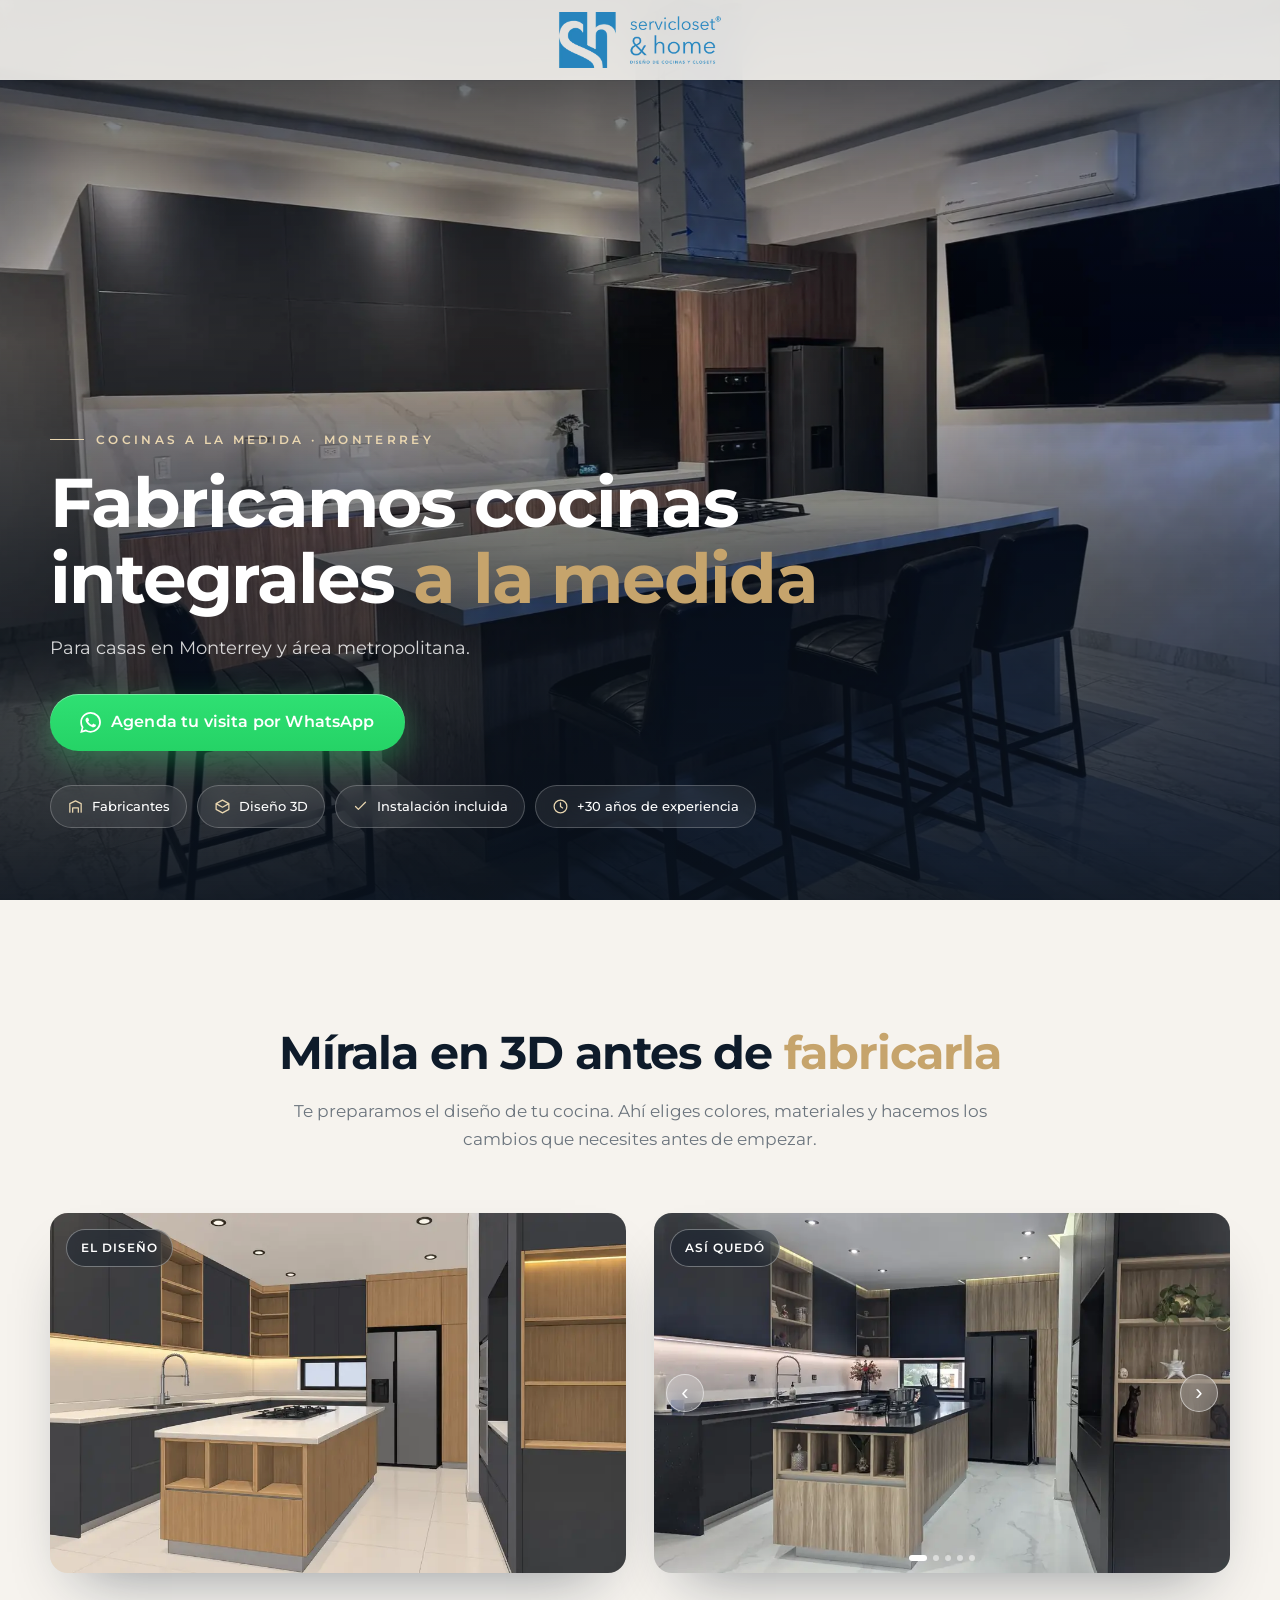
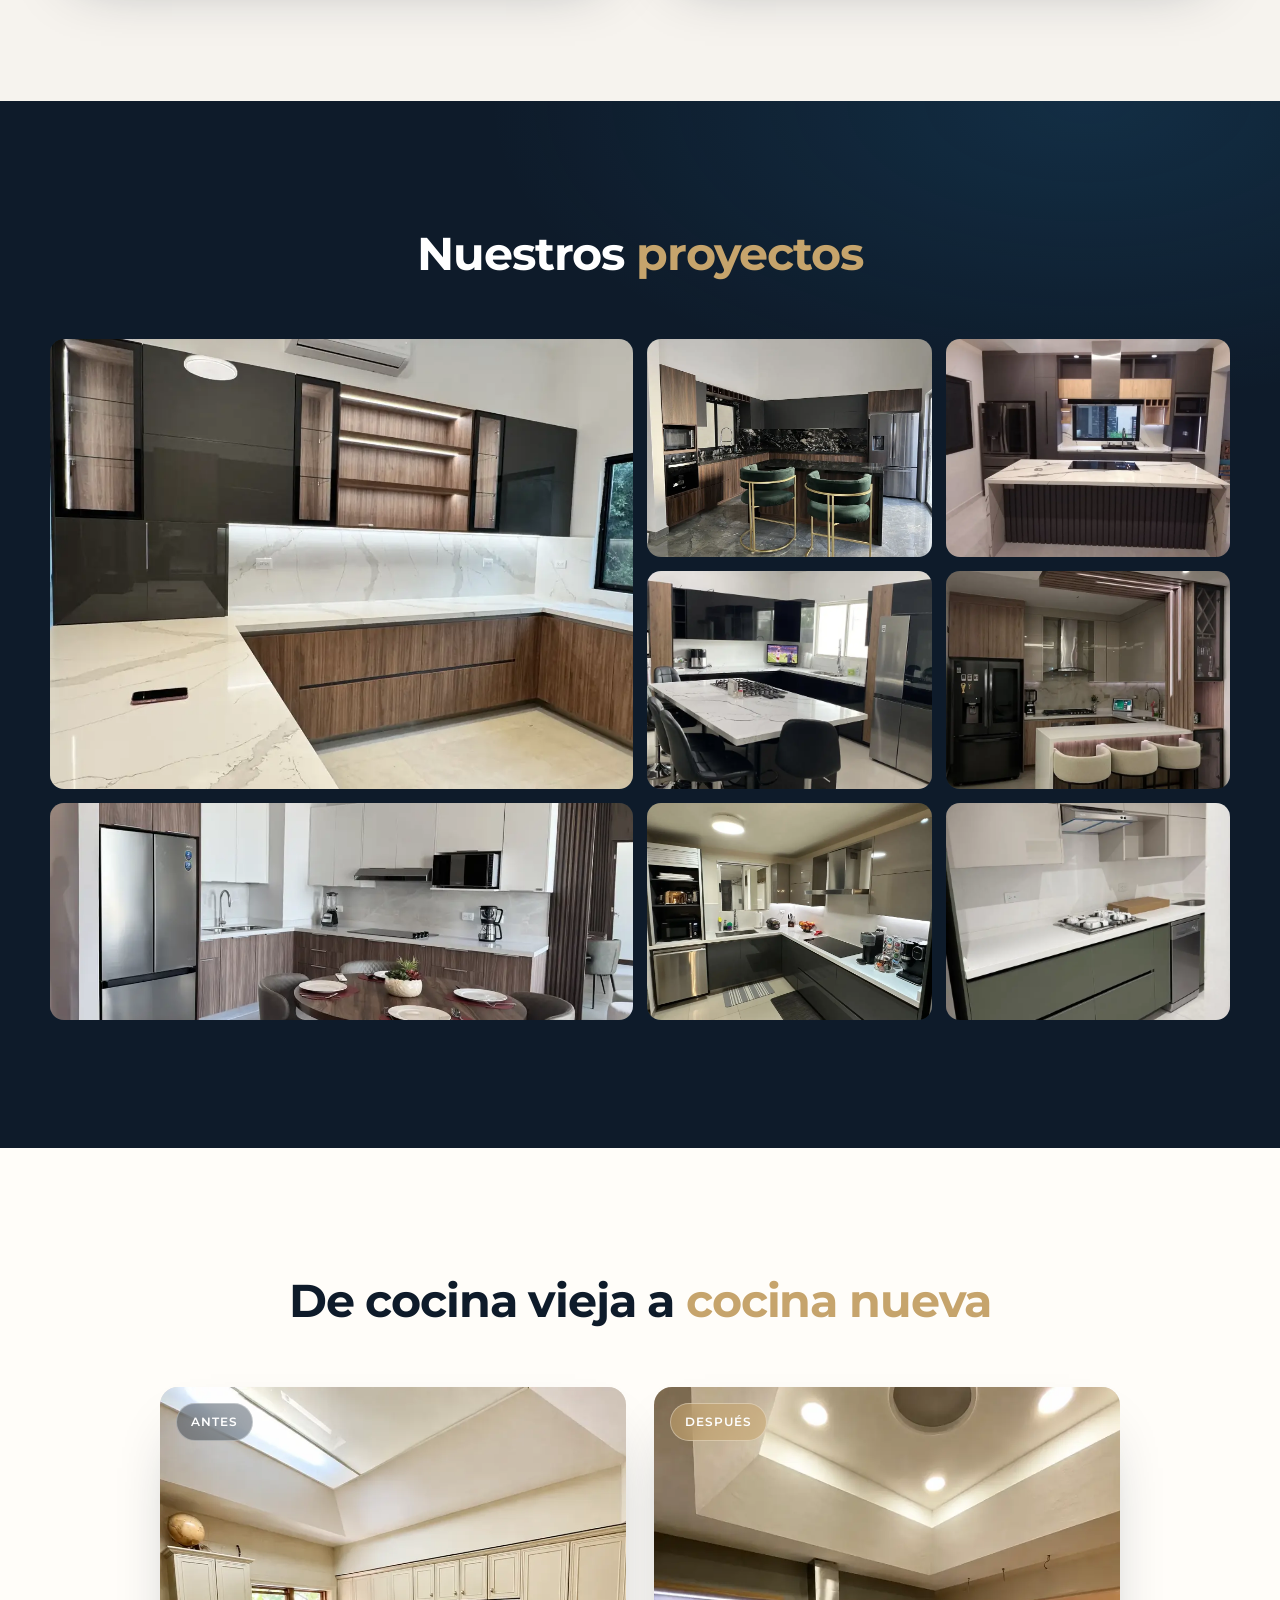
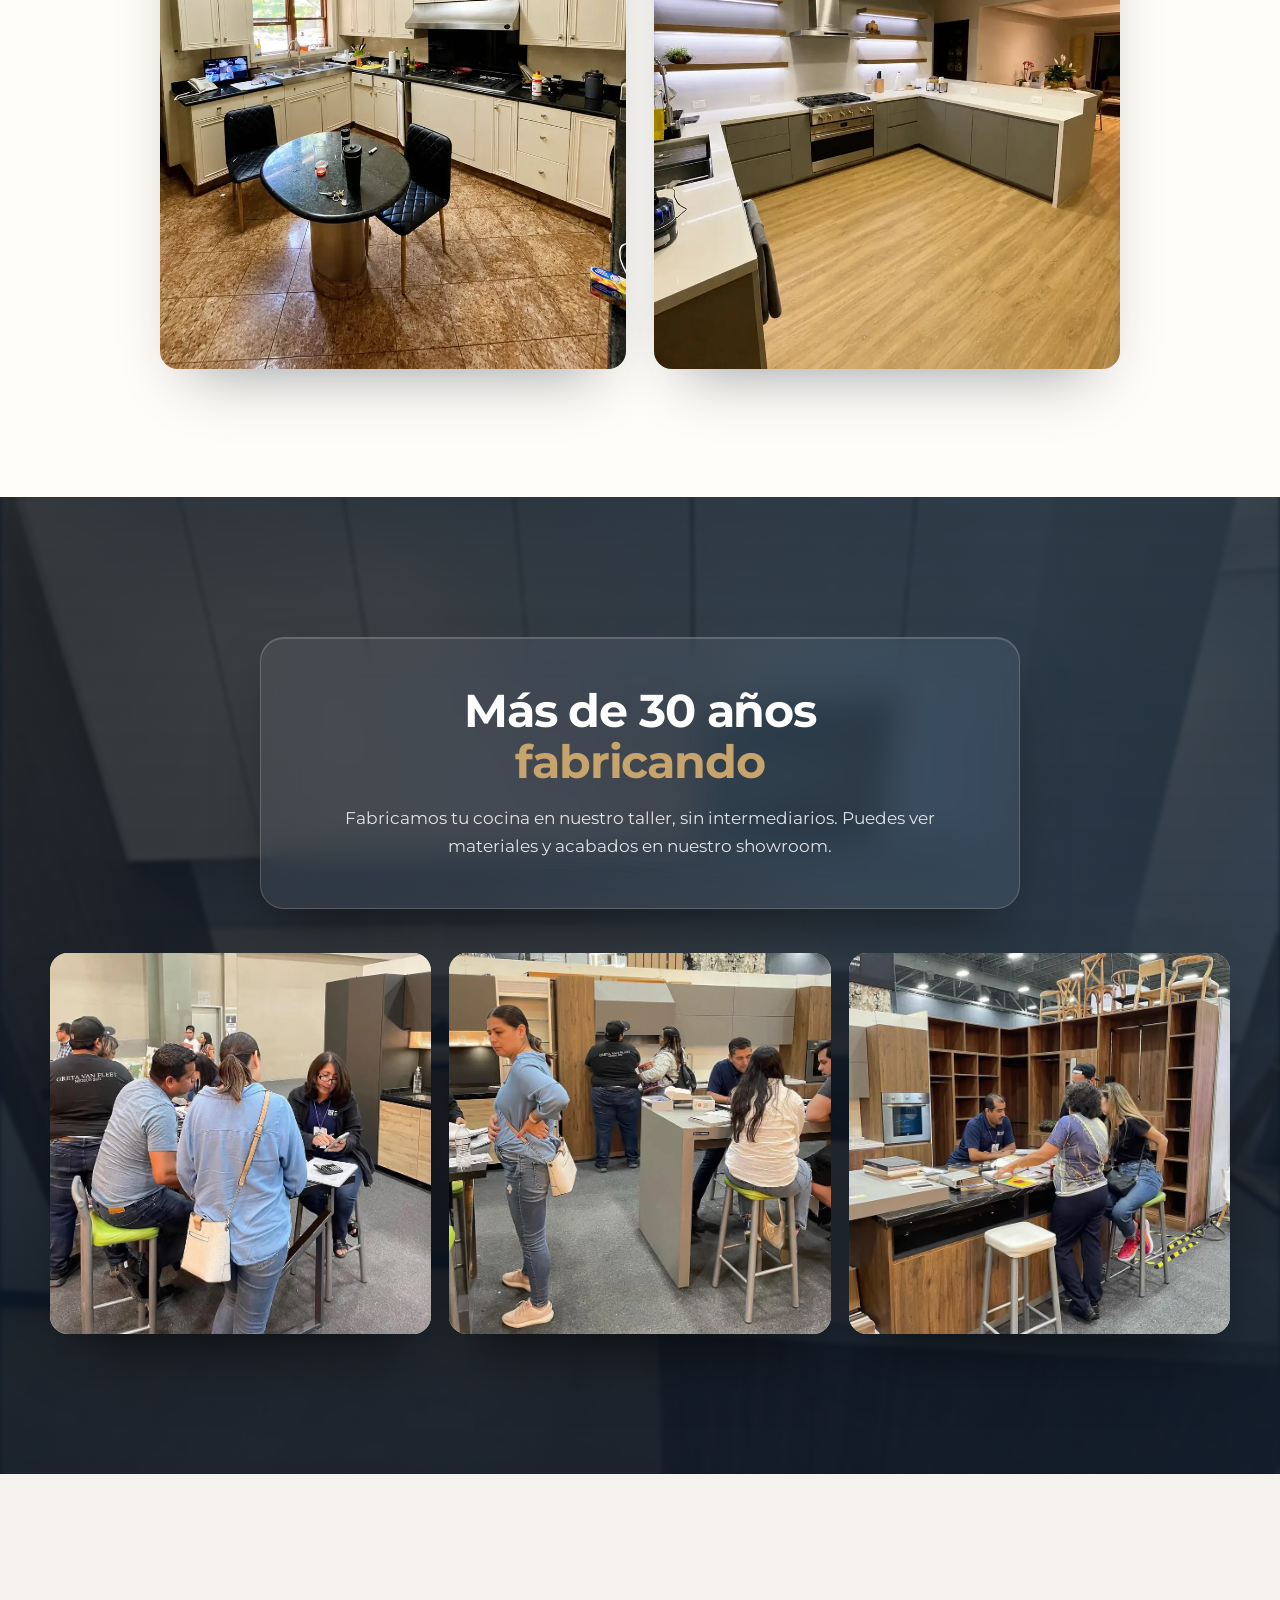
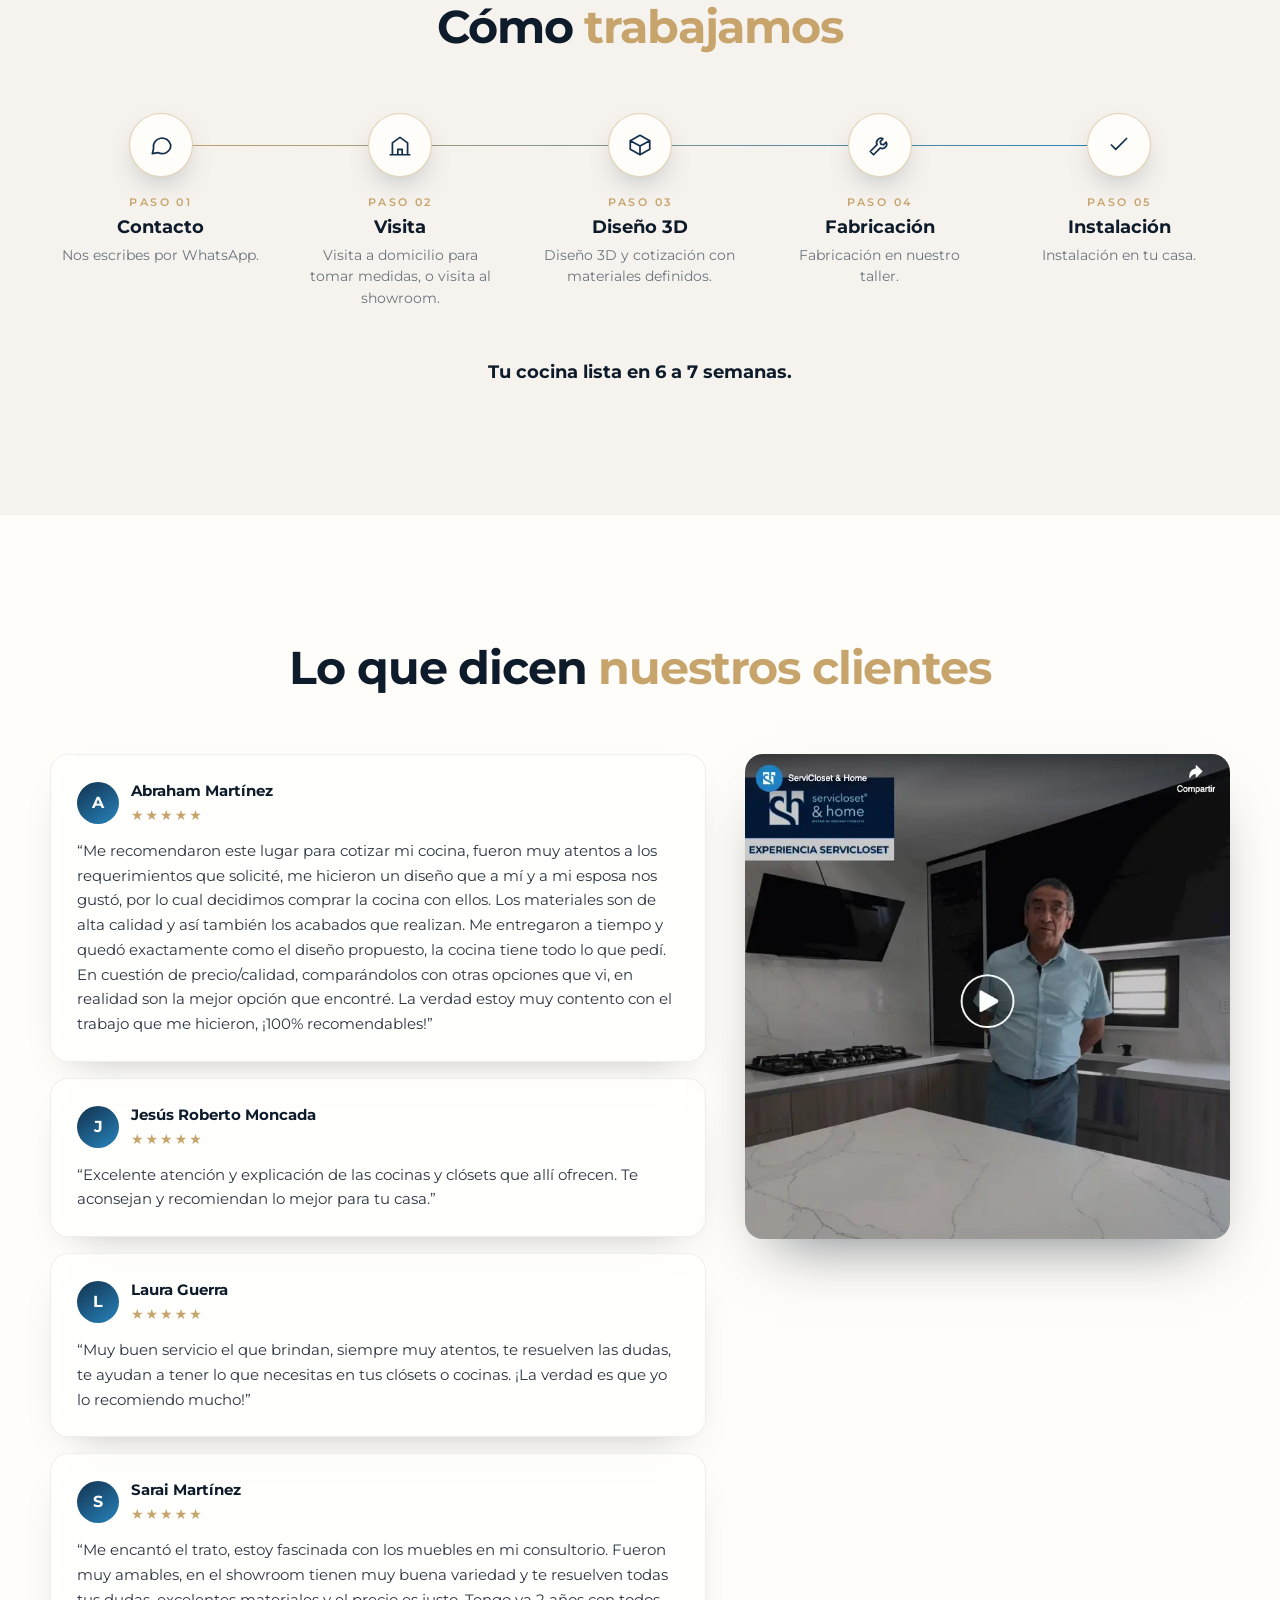
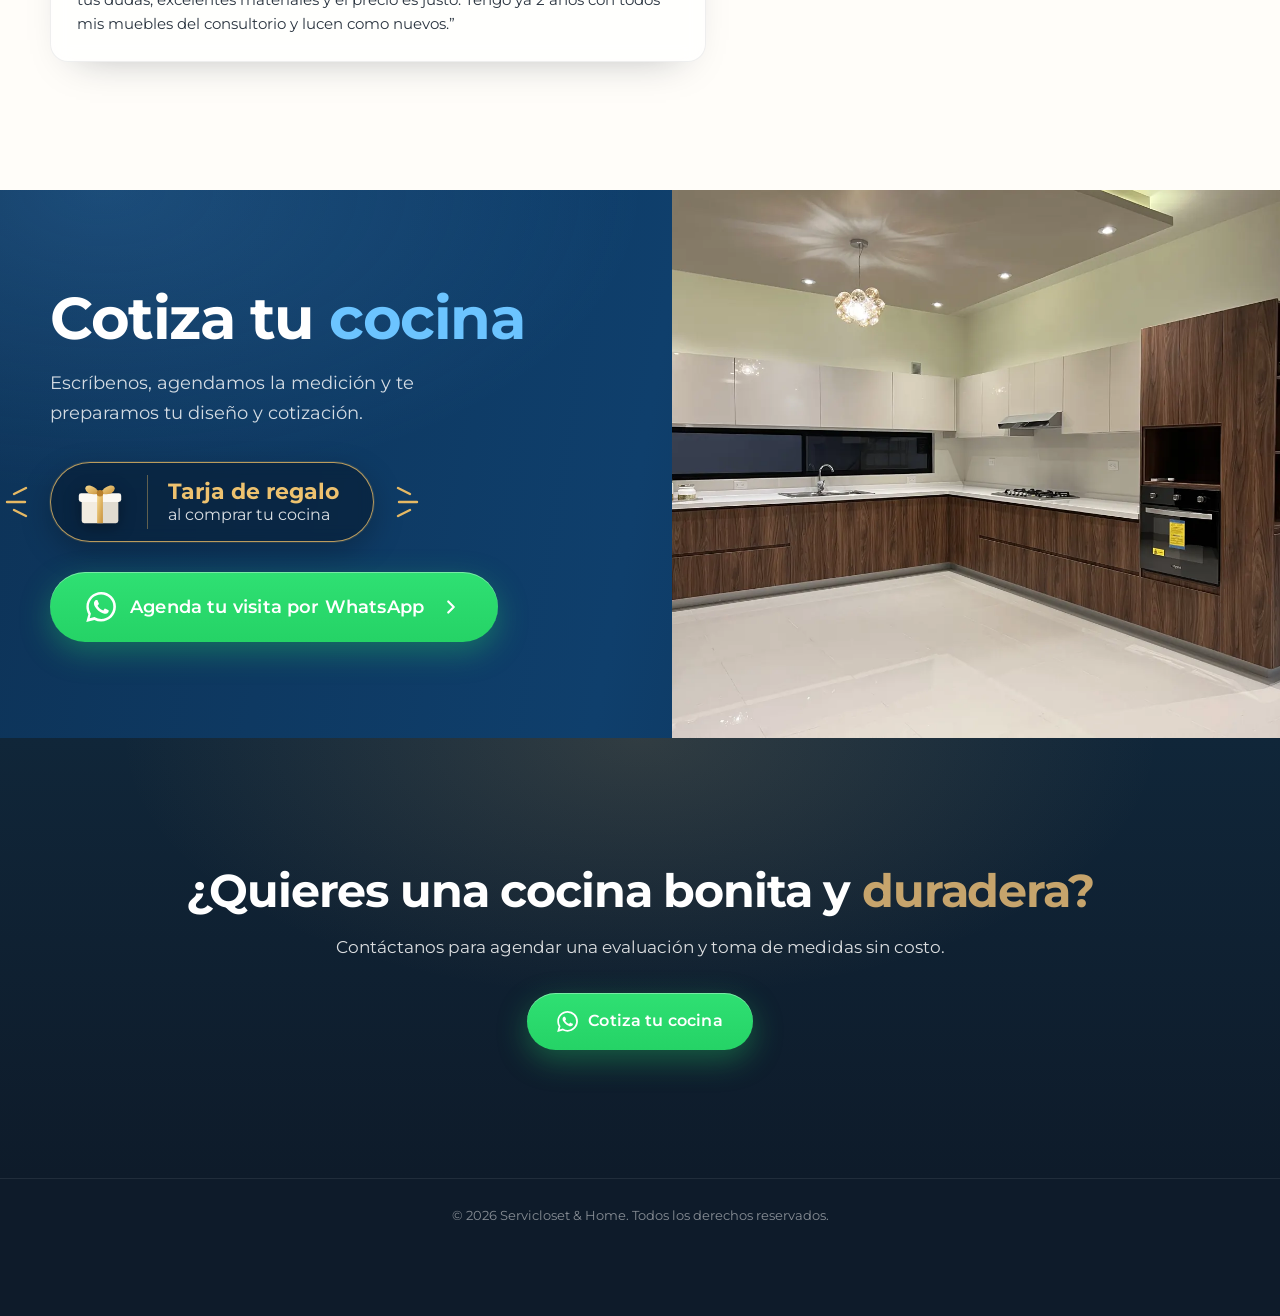
==== index.html @ be98f0cd "Cotiza tu cocina: WhatsApp button hugs its content (one line on all phones); new walnut/white L-kitc" ====
<!doctype html>
<html lang="es">
<head>
  <meta charset="UTF-8">
  <meta name="viewport" content="width=device-width, initial-scale=1.0">
  <title>Servicloset & Home | Cocinas a la medida en Monterrey</title>
  <meta name="description" content="Cocinas integrales a la medida en Monterrey. Diseño 3D, fabricación en taller propio e instalación. Más de 30 años de experiencia.">
  <meta name="theme-color" content="#0e1b2a">
  <link rel="icon" type="image/svg+xml" href="logo-servicloset.svg">
  <link rel="preload" as="image" href="assets/hero-900.webp" imagesrcset="assets/hero-900.webp 900w, assets/hero-1920.webp 1920w" imagesizes="100vw" fetchpriority="high">
  <link rel="preconnect" href="https://www.facebook.com">
  <link rel="dns-prefetch" href="https://static.xx.fbcdn.net">
  <link rel="preconnect" href="https://fonts.googleapis.com">
  <link rel="preconnect" href="https://fonts.gstatic.com" crossorigin>
  <link rel="stylesheet" href="https://fonts.googleapis.com/css2?family=Montserrat:wght@400;500;600;700;800&display=swap">
  <link rel="stylesheet" href="styles.css?v=58">
</head>
<body>
  <header class="site-header">
    <a class="brand" href="#inicio" aria-label="Servicloset & Home, diseño de cocinas y closets">
      <img class="brand-logo" src="assets/logo-servicloset-azul.webp" alt="Servicloset & Home" width="560" height="186" decoding="async">
    </a>
  </header>

  <main id="inicio">
    <section class="hero" aria-labelledby="hero-title">
      <div class="hero-media" data-parallax="0.25">
        <img src="assets/hero-900.webp" srcset="assets/hero-900.webp 900w, assets/hero-1920.webp 1920w" sizes="100vw" alt="Cocina integral de Servicloset con isla, gabinetes oscuros y madera" fetchpriority="high" decoding="async" width="1920" height="1440">
      </div>
      <div class="hero-inner wrap">
        <p class="eyebrow">Cocinas a la medida · Monterrey</p>
        <h1 id="hero-title">Fabricamos cocinas integrales <em>a la medida</em></h1>
        <p class="hero-sub">Para casas en Monterrey y área metropolitana.</p>
        <a class="btn btn-wa btn-lg" href="https://wa.me/528111742691?text=Hola%2C%20quiero%20cotizar%20mi%20cocina." target="_blank" rel="noopener"><svg class="wa-ico" viewBox="0 0 24 24" aria-hidden="true"><path d="M20.52 3.48A11.8 11.8 0 0 0 12.13 0C5.62 0 .32 5.3.32 11.81c0 2.08.55 4.11 1.59 5.9L.22 24l6.45-1.69a11.8 11.8 0 0 0 5.46 1.31h.01c6.51 0 11.81-5.3 11.81-11.81 0-3.16-1.23-6.13-3.43-8.33ZM12.14 21.6h-.01a9.8 9.8 0 0 1-4.99-1.37l-.36-.21-3.83 1 1.02-3.73-.24-.38a9.77 9.77 0 0 1-1.5-5.1c0-5.4 4.4-9.8 9.81-9.8a9.74 9.74 0 0 1 6.94 2.88 9.74 9.74 0 0 1 2.87 6.94c0 5.41-4.4 9.81-9.71 9.81Zm5.38-7.35c-.29-.15-1.71-.84-1.98-.93-.26-.1-.46-.15-.65.15-.2.29-.75.93-.92 1.12-.17.2-.34.22-.63.08-.29-.15-1.22-.45-2.32-1.43-.86-.77-1.44-1.72-1.61-2.01-.17-.3-.02-.46.13-.61.13-.13.29-.34.44-.51.15-.17.2-.29.3-.49.1-.2.05-.37-.03-.52-.07-.15-.65-1.57-.89-2.15-.23-.56-.47-.48-.65-.49h-.56c-.2 0-.51.07-.78.37-.27.3-1.02 1-1.02 2.43s1.05 2.82 1.2 3.02c.15.2 2.06 3.14 4.99 4.4.7.3 1.24.48 1.66.61.7.22 1.33.19 1.83.12.56-.08 1.71-.7 1.95-1.37.24-.68.24-1.25.17-1.37-.07-.12-.27-.2-.56-.34Z"/></svg><span>Agenda tu visita por WhatsApp</span></a>
        <ul class="chips" aria-label="Lo que ofrecemos">
          <li><svg viewBox="0 0 24 24" aria-hidden="true"><path d="M4 20V8l8-4 8 4v12M8 20v-6h8v6"/></svg>Fabricantes</li>
          <li><svg viewBox="0 0 24 24" aria-hidden="true"><path d="M12 3 3 8l9 5 9-5-9-5ZM3 8v8l9 5 9-5V8"/></svg>Diseño 3D</li>
          <li><svg viewBox="0 0 24 24" aria-hidden="true"><path d="m5 12 4 4L19 6"/></svg>Instalación incluida</li>
          <li><svg viewBox="0 0 24 24" aria-hidden="true"><path d="M12 3a9 9 0 1 0 0 18 9 9 0 0 0 0-18ZM12 7v5l3 2"/></svg>+30 años de experiencia</li>
        </ul>
      </div>
    </section>

    <section class="sec sec-sand" id="diseno" aria-labelledby="design-title">
      <div class="wrap">
        <header class="sec-head" data-reveal>
          <h2 id="design-title">Mírala en 3D antes de <em>fabricarla</em></h2>
          <p>Te preparamos el diseño de tu cocina. Ahí eliges colores, materiales y hacemos los cambios que necesites antes de empezar.</p>
        </header>
        <div class="duo">
          <figure class="frame" data-reveal>
            <img src="assets/render-o.webp" alt="Diseño 3D de una cocina con isla, gabinetes oscuros y acabados de madera" loading="lazy" decoding="async">
            <figcaption class="glass-tag">El diseño</figcaption>
          </figure>
          <figure class="frame asi-carousel" data-reveal>
            <img class="asi-slide active" src="assets/asi-quedo-0-o.webp" alt="Así quedó la cocina fabricada por Servicloset, foto 1 de 5" loading="lazy" decoding="async">
            <img class="asi-slide" src="assets/asi-quedo-1-o.webp" alt="Así quedó la cocina fabricada por Servicloset, foto 2 de 5" loading="lazy" decoding="async">
            <img class="asi-slide" src="assets/asi-quedo-2-o.webp" alt="Así quedó la cocina fabricada por Servicloset, foto 3 de 5" loading="lazy" decoding="async">
            <img class="asi-slide" src="assets/asi-quedo-3-o.webp" alt="Así quedó la cocina fabricada por Servicloset, foto 4 de 5" loading="lazy" decoding="async">
            <img class="asi-slide" src="assets/asi-quedo-4-o.webp" alt="Así quedó la cocina fabricada por Servicloset, foto 5 de 5" loading="lazy" decoding="async">
            <figcaption class="glass-tag">Así quedó</figcaption>
            <button class="asi-arrow asi-prev" type="button" aria-label="Foto anterior">‹</button>
            <button class="asi-arrow asi-next" type="button" aria-label="Foto siguiente">›</button>
            <div class="asi-dots" aria-hidden="true"></div>
          </figure>
        </div>
      </div>
    </section>

    <section class="sec sec-ink" id="proyectos" aria-labelledby="projects-title">
      <div class="wrap">
        <header class="sec-head" data-reveal>
          <h2 id="projects-title">Nuestros <em>proyectos</em></h2>
        </header>
        <div class="gallery">
          <figure class="g-item" data-reveal><img src="assets/galeria-1-o.webp" alt="Cocina en L con alacenas negras brillantes, repisas de madera iluminadas y cubierta tipo mármol" loading="lazy" decoding="async"></figure>
          <figure class="g-item" data-reveal><img src="assets/galeria-2-o.webp" alt="Cocina con isla, backsplash de mármol negro y bancos verdes" loading="lazy" decoding="async"></figure>
          <figure class="g-item" data-reveal><img src="assets/galeria-3-o.webp" alt="Cocina con isla de mármol y frente de duelas oscuras" loading="lazy" decoding="async"></figure>
          <figure class="g-item" data-reveal><img src="assets/galeria-4-o.webp" alt="Cocina con isla blanca, gabinetes negros brillantes y bancos negros" loading="lazy" decoding="async"></figure>
          <figure class="g-item" data-reveal><img src="assets/galeria-5-o.webp" alt="Cocina de madera con plafón iluminado y barra con bancos" loading="lazy" decoding="async"></figure>
          <figure class="g-item" data-reveal><img src="assets/galeria-6-o.webp" alt="Cocina blanca y madera con comedor" loading="lazy" decoding="async"></figure>
          <figure class="g-item" data-reveal><img src="assets/galeria-7-o.webp" alt="Cocina en L gris con iluminación bajo alacenas" loading="lazy" decoding="async"></figure>
          <figure class="g-item" data-reveal><img src="assets/galeria-8-o.webp" alt="Cocina con gabinetes verde olivo y alacenas blancas" loading="lazy" decoding="async"></figure>
        </div>
      </div>
    </section>

    <section class="sec sec-light" aria-labelledby="ba-title">
      <div class="wrap">
        <header class="sec-head" data-reveal>
          <h2 id="ba-title">De cocina vieja a <em>cocina nueva</em></h2>
        </header>
        <div class="duo duo-narrow">
          <figure class="frame frame-tall" data-reveal><img src="assets/cocina4-o.webp" alt="Antes: cocina con gabinetes blancos, cubierta oscura y piso de loseta café" loading="lazy" decoding="async"><figcaption class="glass-tag">Antes</figcaption></figure>
          <figure class="frame frame-tall" data-reveal><img src="assets/cocina3-o.webp" alt="Después: cocina en U con gabinetes grises, repisas de madera iluminadas y cubierta blanca" loading="lazy" decoding="async"><figcaption class="glass-tag glass-tag-accent">Después</figcaption></figure>
        </div>
      </div>
    </section>

    <section class="band" aria-labelledby="fab-title">
      <div class="band-media" data-parallax="0.18"><img src="assets/taller-antes-2-o.webp" alt="" loading="lazy" decoding="async"></div>
      <div class="wrap band-inner">
        <div class="glass-panel glass-center" data-reveal>
          <h2 id="fab-title">Más de 30 años <em>fabricando</em></h2>
          <p>Fabricamos tu cocina en nuestro taller, sin intermediarios. Puedes ver materiales y acabados en nuestro showroom.</p>
        </div>
        <div class="trio">
          <figure class="frame" data-reveal><img src="assets/fabrica-3-o.webp" alt="Clientas revisando acabados con una asesora en el showroom de Servicloset" loading="lazy" decoding="async"></figure>
          <figure class="frame" data-reveal><img src="assets/fabrica-2-o.webp" alt="Clientes recorriendo el showroom de Servicloset entre cocinas en exhibición" loading="lazy" decoding="async"></figure>
          <figure class="frame" data-reveal><img src="assets/fabrica-1-o.webp" alt="Asesor de Servicloset mostrando muestras de materiales a clientes en el showroom" loading="lazy" decoding="async"></figure>
        </div>
      </div>
    </section>

    <section class="sec sec-sand" id="proceso" aria-labelledby="process-title">
      <div class="wrap">
        <header class="sec-head" data-reveal>
          <h2 id="process-title">Cómo <em>trabajamos</em></h2>
        </header>
        <ol class="steps">
          <li><span class="step-icon" aria-hidden="true"><svg viewBox="0 0 24 24"><path d="M21 12a8 8 0 0 1-11.8 7L4 20l1.1-4.6A8 8 0 1 1 21 12Z"/></svg></span><b>Paso 01</b><h3>Contacto</h3><p>Nos escribes por WhatsApp.</p></li>
          <li><span class="step-icon" aria-hidden="true"><svg viewBox="0 0 24 24"><path d="M3 21h18M5 21V10l7-5 7 5v11M10 21v-5h4v5"/></svg></span><b>Paso 02</b><h3>Visita</h3><p>Visita a domicilio para tomar medidas, o visita al showroom.</p></li>
          <li><span class="step-icon" aria-hidden="true"><svg viewBox="0 0 24 24"><path d="M12 3 3 8l9 5 9-5-9-5ZM3 8v8l9 5 9-5V8M12 13v8"/></svg></span><b>Paso 03</b><h3>Diseño 3D</h3><p>Diseño 3D y cotización con materiales definidos.</p></li>
          <li><span class="step-icon" aria-hidden="true"><svg viewBox="0 0 24 24"><path d="M14.7 6.3a4 4 0 0 0-5.4 5.4L3 18l3 3 6.3-6.3a4 4 0 0 0 5.4-5.4l-2.5 2.5-2.4-.6-.6-2.4 2.5-2.5Z"/></svg></span><b>Paso 04</b><h3>Fabricación</h3><p>Fabricación en nuestro taller.</p></li>
          <li><span class="step-icon" aria-hidden="true"><svg viewBox="0 0 24 24"><path d="m5 12 4 4L19 6"/></svg></span><b>Paso 05</b><h3>Instalación</h3><p>Instalación en tu casa.</p></li>
        </ol>
        <p class="pill-note" data-reveal>Tu cocina lista en 6 a 7 semanas.</p>
      </div>
    </section>

    <section class="sec sec-light" id="testimonios" aria-labelledby="reviews-title">
      <div class="wrap">
        <header class="sec-head" data-reveal>
          <h2 id="reviews-title">Lo que dicen <em>nuestros clientes</em></h2>
        </header>
        <div class="reviews-layout">
          <div class="reviews">
            <article class="review" data-reveal><header><span class="avatar" aria-hidden="true">A</span><div><strong>Abraham Martínez</strong><span class="stars" aria-label="5 de 5 estrellas">★★★★★</span></div></header><p>“Me recomendaron este lugar para cotizar mi cocina, fueron muy atentos a los requerimientos que solicité, me hicieron un diseño que a mí y a mi esposa nos gustó, por lo cual decidimos comprar la cocina con ellos. Los materiales son de alta calidad y así también los acabados que realizan. Me entregaron a tiempo y quedó exactamente como el diseño propuesto, la cocina tiene todo lo que pedí. En cuestión de precio/calidad, comparándolos con otras opciones que vi, en realidad son la mejor opción que encontré. La verdad estoy muy contento con el trabajo que me hicieron, ¡100% recomendables!”</p></article>
            <article class="review" data-reveal><header><span class="avatar" aria-hidden="true">J</span><div><strong>Jesús Roberto Moncada</strong><span class="stars" aria-label="5 de 5 estrellas">★★★★★</span></div></header><p>“Excelente atención y explicación de las cocinas y clósets que allí ofrecen. Te aconsejan y recomiendan lo mejor para tu casa.”</p></article>
            <article class="review" data-reveal><header><span class="avatar" aria-hidden="true">L</span><div><strong>Laura Guerra</strong><span class="stars" aria-label="5 de 5 estrellas">★★★★★</span></div></header><p>“Muy buen servicio el que brindan, siempre muy atentos, te resuelven las dudas, te ayudan a tener lo que necesitas en tus clósets o cocinas. ¡La verdad es que yo lo recomiendo mucho!”</p></article>
            <article class="review" data-reveal><header><span class="avatar" aria-hidden="true">S</span><div><strong>Sarai Martínez</strong><span class="stars" aria-label="5 de 5 estrellas">★★★★★</span></div></header><p>“Me encantó el trato, estoy fascinada con los muebles en mi consultorio. Fueron muy amables, en el showroom tienen muy buena variedad y te resuelven todas tus dudas, excelentes materiales y el precio es justo. Tengo ya 2 años con todos mis muebles del consultorio y lucen como nuevos.”</p></article>
          </div>
          <div class="video" data-reveal>
            <iframe data-src="https://www.facebook.com/plugins/video.php?href=https%3A%2F%2Fwww.facebook.com%2Fservicloset%2Fvideos%2F1480706102564916%2F&show_text=false&width=720&height=720" title="Testimonio en video de un cliente de Servicloset" scrolling="no" frameborder="0" allowfullscreen="true" allow="autoplay; clipboard-write; encrypted-media; picture-in-picture; web-share"></iframe>
            <span class="fb-shield fb-shield-top" aria-hidden="true"></span><span class="fb-shield fb-shield-corner" aria-hidden="true"></span>
          </div>
        </div>
      </div>
    </section>

    <section class="offer" aria-labelledby="offer-title">
      <div class="offer-copy" data-reveal>
        <h2 id="offer-title">Cotiza tu <em>cocina</em></h2>
        <p>Escríbenos, agendamos la medición y te preparamos tu diseño y cotización.</p>
        <div class="gift-pill"><span class="gp-ico" aria-hidden="true"><svg viewBox="0 0 56 56"><defs><linearGradient id="gg" x1="0" y1="0" x2="1" y2="1"><stop offset="0" stop-color="#f6d98f"/><stop offset="1" stop-color="#c8913a"/></linearGradient></defs><rect x="9" y="26" width="38" height="24" rx="2.5" fill="#f2ece0"/><rect x="28" y="26" width="19" height="24" rx="2.5" fill="#000" opacity=".07"/><rect x="6" y="19" width="44" height="9" rx="2.5" fill="#fbf8f2"/><rect x="25" y="19" width="6" height="31" fill="url(#gg)"/><path d="M28 19C19 6 8 11 15 18c3 3 9 2 13 1Z" fill="url(#gg)"/><path d="M28 19c9-13 20-8 13-1-3 3-9 2-13 1Z" fill="url(#gg)"/><circle cx="28" cy="19" r="3.4" fill="#b87f2c"/></svg></span><span class="gp-text"><strong>Tarja de regalo</strong><span>al comprar tu cocina</span></span></div>
        <a class="btn btn-wa btn-lg btn-offer" href="https://wa.me/528111742691?text=Hola%2C%20quiero%20cotizar%20mi%20cocina." target="_blank" rel="noopener"><svg class="wa-ico" viewBox="0 0 24 24" aria-hidden="true"><path d="M20.52 3.48A11.8 11.8 0 0 0 12.13 0C5.62 0 .32 5.3.32 11.81c0 2.08.55 4.11 1.59 5.9L.22 24l6.45-1.69a11.8 11.8 0 0 0 5.46 1.31h.01c6.51 0 11.81-5.3 11.81-11.81 0-3.16-1.23-6.13-3.43-8.33ZM12.14 21.6h-.01a9.8 9.8 0 0 1-4.99-1.37l-.36-.21-3.83 1 1.02-3.73-.24-.38a9.77 9.77 0 0 1-1.5-5.1c0-5.4 4.4-9.8 9.81-9.8a9.74 9.74 0 0 1 6.94 2.88 9.74 9.74 0 0 1 2.87 6.94c0 5.41-4.4 9.81-9.71 9.81Zm5.38-7.35c-.29-.15-1.71-.84-1.98-.93-.26-.1-.46-.15-.65.15-.2.29-.75.93-.92 1.12-.17.2-.34.22-.63.08-.29-.15-1.22-.45-2.32-1.43-.86-.77-1.44-1.72-1.61-2.01-.17-.3-.02-.46.13-.61.13-.13.29-.34.44-.51.15-.17.2-.29.3-.49.1-.2.05-.37-.03-.52-.07-.15-.65-1.57-.89-2.15-.23-.56-.47-.48-.65-.49h-.56c-.2 0-.51.07-.78.37-.27.3-1.02 1-1.02 2.43s1.05 2.82 1.2 3.02c.15.2 2.06 3.14 4.99 4.4.7.3 1.24.48 1.66.61.7.22 1.33.19 1.83.12.56-.08 1.71-.7 1.95-1.37.24-.68.24-1.25.17-1.37-.07-.12-.27-.2-.56-.34Z"/></svg><span>Agenda tu visita por WhatsApp</span><svg class="chev" viewBox="0 0 24 24" aria-hidden="true"><path d="m9 6 6 6-6 6"/></svg></a>
      </div>
      <div class="offer-photos">
          <figure class="frame" data-reveal><img src="assets/cotiza-cocina-final-o.webp" alt="Cocina en L con gabinetes de nogal, alacenas blancas y ventana horizontal" loading="lazy" decoding="async"></figure>
      </div>
    </section>

    <section class="closing" aria-labelledby="closing-title">
      <div class="wrap" data-reveal>
        <h2 id="closing-title">¿Quieres una cocina bonita y <em>duradera?</em></h2>
        <p>Contáctanos para agendar una evaluación y toma de medidas sin costo.</p>
        <a class="btn btn-wa btn-lg" href="https://wa.me/528111742691?text=Hola%2C%20quiero%20cotizar%20mi%20cocina." target="_blank" rel="noopener" aria-label="Cotiza tu cocina por WhatsApp"><svg class="wa-ico" viewBox="0 0 24 24" aria-hidden="true"><path d="M20.52 3.48A11.8 11.8 0 0 0 12.13 0C5.62 0 .32 5.3.32 11.81c0 2.08.55 4.11 1.59 5.9L.22 24l6.45-1.69a11.8 11.8 0 0 0 5.46 1.31h.01c6.51 0 11.81-5.3 11.81-11.81 0-3.16-1.23-6.13-3.43-8.33ZM12.14 21.6h-.01a9.8 9.8 0 0 1-4.99-1.37l-.36-.21-3.83 1 1.02-3.73-.24-.38a9.77 9.77 0 0 1-1.5-5.1c0-5.4 4.4-9.8 9.81-9.8a9.74 9.74 0 0 1 6.94 2.88 9.74 9.74 0 0 1 2.87 6.94c0 5.41-4.4 9.81-9.71 9.81Zm5.38-7.35c-.29-.15-1.71-.84-1.98-.93-.26-.1-.46-.15-.65.15-.2.29-.75.93-.92 1.12-.17.2-.34.22-.63.08-.29-.15-1.22-.45-2.32-1.43-.86-.77-1.44-1.72-1.61-2.01-.17-.3-.02-.46.13-.61.13-.13.29-.34.44-.51.15-.17.2-.29.3-.49.1-.2.05-.37-.03-.52-.07-.15-.65-1.57-.89-2.15-.23-.56-.47-.48-.65-.49h-.56c-.2 0-.51.07-.78.37-.27.3-1.02 1-1.02 2.43s1.05 2.82 1.2 3.02c.15.2 2.06 3.14 4.99 4.4.7.3 1.24.48 1.66.61.7.22 1.33.19 1.83.12.56-.08 1.71-.7 1.95-1.37.24-.68.24-1.25.17-1.37-.07-.12-.27-.2-.56-.34Z"/></svg><span>Cotiza tu cocina</span></a>
      </div>
    </section>
  </main>

  <footer class="site-footer"><p>© 2026 Servicloset &amp; Home. Todos los derechos reservados.</p></footer>
  <a class="wa-float is-hidden" href="https://wa.me/528111742691?text=Hola%2C%20quiero%20cotizar%20mi%20cocina." target="_blank" rel="noopener" aria-label="Enviar mensaje por WhatsApp"><svg class="wa-ico" viewBox="0 0 24 24" aria-hidden="true"><path d="M20.52 3.48A11.8 11.8 0 0 0 12.13 0C5.62 0 .32 5.3.32 11.81c0 2.08.55 4.11 1.59 5.9L.22 24l6.45-1.69a11.8 11.8 0 0 0 5.46 1.31h.01c6.51 0 11.81-5.3 11.81-11.81 0-3.16-1.23-6.13-3.43-8.33ZM12.14 21.6h-.01a9.8 9.8 0 0 1-4.99-1.37l-.36-.21-3.83 1 1.02-3.73-.24-.38a9.77 9.77 0 0 1-1.5-5.1c0-5.4 4.4-9.8 9.81-9.8a9.74 9.74 0 0 1 6.94 2.88 9.74 9.74 0 0 1 2.87 6.94c0 5.41-4.4 9.81-9.71 9.81Zm5.38-7.35c-.29-.15-1.71-.84-1.98-.93-.26-.1-.46-.15-.65.15-.2.29-.75.93-.92 1.12-.17.2-.34.22-.63.08-.29-.15-1.22-.45-2.32-1.43-.86-.77-1.44-1.72-1.61-2.01-.17-.3-.02-.46.13-.61.13-.13.29-.34.44-.51.15-.17.2-.29.3-.49.1-.2.05-.37-.03-.52-.07-.15-.65-1.57-.89-2.15-.23-.56-.47-.48-.65-.49h-.56c-.2 0-.51.07-.78.37-.27.3-1.02 1-1.02 2.43s1.05 2.82 1.2 3.02c.15.2 2.06 3.14 4.99 4.4.7.3 1.24.48 1.66.61.7.22 1.33.19 1.83.12.56-.08 1.71-.7 1.95-1.37.24-.68.24-1.25.17-1.37-.07-.12-.27-.2-.56-.34Z"/></svg><span>WhatsApp</span></a>

  <dialog class="lightbox" aria-label="Foto ampliada">
    <img alt="">
    <button class="lb-close" type="button" aria-label="Cerrar">×</button>
    <button class="lb-nav lb-prev" type="button" aria-label="Foto anterior">‹</button>
    <button class="lb-nav lb-next" type="button" aria-label="Foto siguiente">›</button>
  </dialog>

  <script>
    (() => {
      const reduce = matchMedia("(prefers-reduced-motion: reduce)").matches;
      const header = document.querySelector(".site-header");
      // Encabezado translúcido que se vuelve sólido al bajar
      const onScroll = () => header.classList.toggle("is-solid", scrollY > 40);
      addEventListener("scroll", onScroll, { passive: true });
      onScroll();

      // Aparición suave al entrar en pantalla
      const rev = document.querySelectorAll("[data-reveal]");
      if (reduce || !("IntersectionObserver" in window)) rev.forEach((e) => e.classList.add("in"));
      else {
        const io = new IntersectionObserver((es) => es.forEach((e) => { if (e.isIntersecting) { e.target.classList.add("in"); io.unobserve(e.target); } }), { rootMargin: "0px 0px -8% 0px" });
        rev.forEach((e, i) => { e.style.setProperty("--d", (i % 4) * 80 + "ms"); io.observe(e); });
      }

      // Parallax: solo transform; se leen todas las medidas antes de escribir
      const layers = [...document.querySelectorAll("[data-parallax]")];
      if (!reduce && layers.length) {
        let tick = false;
        const run = () => {
          const vh = innerHeight;
          const rects = layers.map((el) => el.parentElement.getBoundingClientRect());
          layers.forEach((el, i) => {
            const r = rects[i];
            if (r.bottom < 0 || r.top > vh) return;
            const y = (r.top + r.height / 2 - vh / 2) * -parseFloat(el.dataset.parallax);
            el.style.transform = "translate3d(0," + y.toFixed(1) + "px,0)";
          });
          tick = false;
        };
        addEventListener("scroll", () => { if (!tick) { tick = true; requestAnimationFrame(run); } }, { passive: true });
        run();
      }

      // Video de Facebook: se carga con anticipación (antes de llegar a la sección) y se muestra
      // sobre una portada idéntica, para que no aparezca la pantalla negra mientras carga
      const vf = document.querySelector(".video iframe");
      const loadVideo = () => { if (!vf.src) { vf.addEventListener("load", () => vf.classList.add("ready"), { once: true }); vf.src = vf.dataset.src; } };
      new IntersectionObserver(([e], o) => { if (e.isIntersecting) { loadVideo(); o.disconnect(); } }, { rootMargin: "1500px 0px" }).observe(vf);
      setTimeout(loadVideo, 4000);

      // Línea de tiempo animada
      const steps = document.querySelector(".steps");
      new IntersectionObserver(([e], o) => { if (e.isIntersecting) { steps.classList.add("in"); o.disconnect(); } }, { threshold: 0.3 }).observe(steps);

      // Carrusel "Así quedó"
      const c = document.querySelector(".asi-carousel");
      const slides = [...c.querySelectorAll(".asi-slide")];
      const dots = slides.map(() => c.querySelector(".asi-dots").appendChild(document.createElement("span")));
      let cur = 0;
      const show = (i) => {
        cur = (i + slides.length) % slides.length;
        slides.forEach((s, k) => s.classList.toggle("active", k === cur));
        dots.forEach((d, k) => d.classList.toggle("active", k === cur));
      };
      c.querySelector(".asi-prev").addEventListener("click", () => show(cur - 1));
      c.querySelector(".asi-next").addEventListener("click", () => show(cur + 1));
      let x0 = null;
      c.addEventListener("touchstart", (e) => { x0 = e.touches[0].clientX; }, { passive: true });
      c.addEventListener("touchend", (e) => { if (x0 === null) return; const dx = e.changedTouches[0].clientX - x0; if (Math.abs(dx) > 40) show(cur + (dx < 0 ? 1 : -1)); x0 = null; });
      show(0);

      // Visor de fotos: al tocar una imagen se abre a pantalla completa; flechas para ver las de la misma sección
      const lb = document.querySelector(".lightbox");
      const lbImg = lb.querySelector("img");
      let group = [], gi = 0;
      const lbShow = (i) => { gi = (i + group.length) % group.length; lbImg.src = group[gi].currentSrc || group[gi].src; lbImg.alt = group[gi].alt; lb.classList.toggle("single", group.length < 2); };
      document.querySelectorAll(".frame img, .g-item img").forEach((im) => {
        if (!im.alt) return;
        im.closest(".frame, .g-item").classList.add("zoomable");
        im.addEventListener("click", () => {
          // En el carrusel "Así quedó" se recorren sus 5 fotos; en lo demás, las fotos de la sección
          const sec = im.closest("section");
          group = im.classList.contains("asi-slide")
            ? [...im.closest(".asi-carousel").querySelectorAll(".asi-slide")]
            : [...sec.querySelectorAll(".frame img, .g-item img")].filter((x) => x.alt && !x.classList.contains("asi-slide"));
          lbShow(group.indexOf(im));
          lb.showModal();
        });
      });
      lb.querySelector(".lb-close").addEventListener("click", () => lb.close());
      lb.querySelector(".lb-prev").addEventListener("click", () => lbShow(gi - 1));
      lb.querySelector(".lb-next").addEventListener("click", () => lbShow(gi + 1));
      lb.addEventListener("click", (e) => { if (e.target === lb) lb.close(); });
      let lx = null;
      lb.addEventListener("touchstart", (e) => { lx = e.touches[0].clientX; }, { passive: true });
      lb.addEventListener("touchend", (e) => { if (lx === null) return; const dx = e.changedTouches[0].clientX - lx; if (Math.abs(dx) > 40 && group.length > 1) lbShow(gi + (dx < 0 ? 1 : -1)); lx = null; });
      addEventListener("keydown", (e) => { if (!lb.open) return; if (e.key === "ArrowRight") lbShow(gi + 1); if (e.key === "ArrowLeft") lbShow(gi - 1); });

      // Botón flotante: se oculta mientras se vea el hero u otro botón de WhatsApp
      const fl = document.querySelector(".wa-float");
      const seen = new Set();
      const fo = new IntersectionObserver((es) => {
        es.forEach((e) => (e.isIntersecting ? seen.add(e.target) : seen.delete(e.target)));
        fl.classList.toggle("is-hidden", seen.size > 0);
      }, { threshold: 0.15 });
      [document.querySelector(".hero"), ...document.querySelectorAll('a[href*="wa.me/"]:not(.wa-float)')].forEach((t) => fo.observe(t));
    })();
  </script>
</body>
</html>
---- styles.css ----
/* Servicloset & Home — diseño premium: minimalista, transparencias y parallax */
:root {
  --ink: #0e1b2a;
  --navy: #13314d;
  --brand: #2784bd;
  --sand: #f6f3ee;
  --stone: #e8e2d8;
  --paper: #fffdf9;
  --gold: #c6a46c;
  --gold-soft: #e9d6b0;
  --text: #2b3540;
  --muted: #6b747d;
  --wa: #25d366;
  --wa-dark: #1ebe5a;
  --radius: 18px;
  --serif: "Montserrat", system-ui, -apple-system, "Segoe UI", sans-serif;
  --sans: "Montserrat", system-ui, -apple-system, "Segoe UI", sans-serif;
  --ease: cubic-bezier(.22, .61, .36, 1);
}

*,
*::before,
*::after { box-sizing: border-box; }
html { scroll-behavior: smooth; -webkit-text-size-adjust: 100%; }
body { margin: 0; background: var(--paper); color: var(--text); font: 400 16px/1.65 var(--sans); overflow-x: hidden; }
img { display: block; max-width: 100%; }
h1, h2, h3, p, figure { margin: 0; }
a { color: inherit; }
.wrap { width: min(1180px, calc(100% - 40px)); margin-inline: auto; }

/* Tipografía */
h1, h2 { font-family: var(--serif); font-weight: 700; letter-spacing: -.025em; line-height: 1.1; text-wrap: balance; }
h1 { font-size: clamp(38px, 5.4vw, 70px); color: #fff; }
h2 { font-size: clamp(30px, 3.6vw, 48px); color: var(--ink); }
h1 em, h2 em { font-style: normal; font-weight: 700; color: var(--gold); }
.eyebrow { display: inline-flex; align-items: center; gap: 12px; margin-bottom: 18px; color: var(--gold-soft); font: 600 12px/1 var(--sans); letter-spacing: .28em; text-transform: uppercase; }
.eyebrow::before { content: ""; width: 34px; height: 1px; background: currentColor; }
.eyebrow-dark { color: var(--gold); }

/* Botones: pastilla con destello sutil al pasar el cursor */
.btn { position: relative; display: inline-flex; align-items: center; justify-content: center; gap: 10px; overflow: hidden; padding: 15px 26px; border-radius: 999px; font: 600 15px/1 var(--sans); letter-spacing: .01em; text-decoration: none; transition: transform .3s var(--ease), box-shadow .3s var(--ease), background-color .3s; }
.btn::after { content: ""; position: absolute; top: 0; bottom: 0; left: -60%; width: 40%; background: linear-gradient(100deg, transparent, rgba(255, 255, 255, .45), transparent); transform: skewX(-20deg); transition: left .7s var(--ease); }
.btn:hover::after { left: 130%; }
.btn:hover { transform: translateY(-2px); }
.btn-wa { background: linear-gradient(180deg, #2fe073, var(--wa)); color: #fff; box-shadow: 0 10px 30px rgba(37, 211, 102, .35), inset 0 1px 0 rgba(255, 255, 255, .35); }
.btn-wa:hover { box-shadow: 0 16px 40px rgba(37, 211, 102, .45), inset 0 1px 0 rgba(255, 255, 255, .35); }
.btn-lg { padding: 18px 30px; font-size: 16px; }
.wa-ico { width: 21px; height: 21px; flex: none; fill: currentColor; }

/* Encabezado: transparente sobre el hero, vidrio al bajar */
.site-header { position: fixed; inset: 0 0 auto; z-index: 50; display: flex; justify-content: center; padding: 12px 20px; background: rgba(255, 253, 249, .86); -webkit-backdrop-filter: saturate(160%) blur(16px); backdrop-filter: saturate(160%) blur(16px); box-shadow: 0 1px 0 rgba(14, 27, 42, .08); transition: box-shadow .4s, padding .4s; }
.site-header.is-solid { padding: 8px 20px; box-shadow: 0 6px 24px rgba(14, 27, 42, .1); }
.brand { display: inline-flex; align-items: center; gap: 14px; text-decoration: none; }
.brand-logo { display: block; width: 170px; height: auto; transition: width .4s; }

/* Hero */
.hero { position: relative; min-height: 100svh; display: flex; align-items: flex-end; overflow: hidden; background: var(--ink); isolation: isolate; }
.hero-media { position: absolute; inset: -6% 0; z-index: -2; will-change: transform; }
.hero-media img { width: 100%; height: 100%; object-fit: cover; object-position: center 85%; transform: none; }
.hero::before { content: ""; position: absolute; inset: 0; z-index: -1; background: linear-gradient(0deg, rgba(10, 18, 28, .92) 0%, rgba(10, 18, 28, .6) 38%, rgba(10, 18, 28, .12) 62%, rgba(10, 18, 28, .55) 88%, rgba(10, 18, 28, .8) 100%); }
.hero-inner { padding: 140px 0 72px; }
.hero h1 { max-width: 17ch; margin-bottom: 18px; }
.hero-sub { margin-bottom: 30px; color: rgba(255, 255, 255, .82); font-size: 18px; }
.chips { display: flex; flex-wrap: wrap; gap: 10px; margin: 34px 0 0; padding: 0; list-style: none; }
.chips li { display: inline-flex; align-items: center; gap: 8px; padding: 10px 16px; border: 1px solid rgba(255, 255, 255, .22); border-radius: 999px; background: rgba(255, 255, 255, .08); -webkit-backdrop-filter: blur(10px); backdrop-filter: blur(10px); color: #fff; font-size: 13px; font-weight: 500; }
.chips svg { width: 17px; height: 17px; fill: none; stroke: var(--gold-soft); stroke-width: 1.8; stroke-linecap: round; stroke-linejoin: round; }

/* Secciones */
.sec { padding: clamp(72px, 10vw, 128px) 0; }
.sec-sand { background: var(--sand); }
.sec-light { background: var(--paper); }
.sec-ink { background: radial-gradient(1000px 500px at 85% 0%, rgba(39, 132, 189, .18), transparent 60%), var(--ink); }
.sec-ink h2 { color: #fff; }
.sec-head { max-width: 760px; margin: 0 auto clamp(36px, 5vw, 60px); text-align: center; }
.sec-head .eyebrow { justify-content: center; }
.sec-head p { margin-top: 18px; color: var(--muted); font-size: 17px; }

/* Marcos de imagen */
.frame { position: relative; overflow: hidden; border-radius: var(--radius); background: var(--stone); box-shadow: 0 30px 60px -30px rgba(14, 27, 42, .45); }
.frame img { width: 100%; height: 100%; aspect-ratio: 16 / 10; object-fit: cover; transition: transform 1.2s var(--ease); }
.frame:hover img { transform: scale(1.04); }
.frame-tall img { aspect-ratio: 4 / 5; }
.glass-tag { position: absolute; top: 16px; left: 16px; z-index: 2; padding: 8px 14px; border: 1px solid rgba(255, 255, 255, .35); border-radius: 999px; background: rgba(14, 27, 42, .38); -webkit-backdrop-filter: blur(12px); backdrop-filter: blur(12px); color: #fff; font-size: 12px; font-weight: 600; letter-spacing: .08em; text-transform: uppercase; }
.glass-tag-accent { background: rgba(198, 164, 108, .55); }
.duo { display: grid; grid-template-columns: 1fr 1fr; gap: clamp(14px, 2.4vw, 28px); }
.duo-narrow { max-width: 960px; margin-inline: auto; }

/* Carrusel "Así quedó" */
.asi-carousel .asi-slide { position: absolute; inset: 0; opacity: 0; transition: opacity .6s var(--ease), transform 1.2s var(--ease); }
.asi-carousel .asi-slide.active { position: relative; opacity: 1; }
.asi-arrow { position: absolute; top: 50%; z-index: 2; width: 38px; height: 38px; margin-top: -19px; border: 1px solid rgba(255, 255, 255, .5); border-radius: 50%; background: rgba(255, 255, 255, .22); -webkit-backdrop-filter: blur(10px); backdrop-filter: blur(10px); color: #fff; font-size: 22px; line-height: 1; cursor: pointer; transition: background-color .3s; }
.asi-arrow:hover { background: rgba(255, 255, 255, .4); }
.asi-prev { left: 12px; }
.asi-next { right: 12px; }
.asi-dots { position: absolute; bottom: 12px; left: 0; right: 0; z-index: 2; display: flex; justify-content: center; gap: 6px; }
.asi-dots span { width: 6px; height: 6px; border-radius: 50%; background: rgba(255, 255, 255, .5); transition: width .3s, background-color .3s; }
.asi-dots span.active { width: 18px; border-radius: 3px; background: #fff; }

/* Galería */
.gallery { display: grid; grid-template-columns: repeat(4, 1fr); grid-auto-rows: clamp(150px, 17vw, 230px); gap: 14px; }
.g-item { overflow: hidden; border-radius: 14px; background: #1a2a3b; }
.gallery { grid-auto-flow: dense; }
.g-item:nth-child(1) { grid-column: span 2; grid-row: span 2; }
.g-item:nth-child(6) { grid-column: span 2; }
.g-item img { width: 100%; height: 100%; object-fit: cover; transition: transform 1.2s var(--ease), filter .6s; filter: saturate(.92); }
.g-item:hover img { transform: scale(1.06); filter: saturate(1.05); }

/* Bandas con fondo en parallax y panel de vidrio */
.band { position: relative; overflow: hidden; padding: clamp(84px, 11vw, 140px) 0; background: var(--ink); isolation: isolate; }
.band-media { position: absolute; inset: -18% 0; z-index: -2; will-change: transform; }
.band-media img { width: 100%; height: 100%; object-fit: cover; filter: blur(2px) saturate(.9); }
.band::before { content: ""; position: absolute; inset: 0; z-index: -1; background: linear-gradient(180deg, rgba(14, 27, 42, .78), rgba(14, 27, 42, .9)); }
.glass-panel { padding: clamp(28px, 4vw, 48px); border: 1px solid rgba(255, 255, 255, .18); border-radius: 24px; background: rgba(255, 255, 255, .07); -webkit-backdrop-filter: blur(18px) saturate(140%); backdrop-filter: blur(18px) saturate(140%); box-shadow: 0 30px 60px -20px rgba(0, 0, 0, .5), inset 0 1px 0 rgba(255, 255, 255, .18); color: rgba(255, 255, 255, .85); }
.glass-panel h2 { margin-bottom: 16px; color: #fff; }
.glass-panel p { font-size: 17px; }
.glass-center { max-width: 720px; margin: 0 auto 44px; text-align: center; }
.glass-center .eyebrow { justify-content: center; }
.trio { display: grid; grid-template-columns: repeat(3, 1fr); gap: 18px; }
.trio .frame { box-shadow: 0 30px 60px -25px rgba(0, 0, 0, .7); }

/* Proceso */
.steps { position: relative; display: grid; grid-template-columns: repeat(5, 1fr); gap: 18px; margin: 0; padding: 0; list-style: none; counter-reset: s; }
.steps::before, .steps::after { content: ""; position: absolute; top: 32px; left: 10%; height: 1px; }
.steps::before { right: 10%; background: rgba(14, 27, 42, .14); }
.steps::after { width: 0; background: linear-gradient(90deg, var(--gold), var(--brand)); transition: width 1.8s var(--ease) .2s; }
.steps.in::after { width: 80%; }
.steps li { position: relative; z-index: 1; display: flex; flex-direction: column; align-items: center; text-align: center; opacity: 0; transform: translateY(16px); transition: opacity .6s var(--ease), transform .6s var(--ease); }
.steps.in li { opacity: 1; transform: none; }
.steps.in li:nth-child(2) { transition-delay: .2s; }
.steps.in li:nth-child(3) { transition-delay: .4s; }
.steps.in li:nth-child(4) { transition-delay: .6s; }
.steps.in li:nth-child(5) { transition-delay: .8s; }
.step-icon { display: grid; place-items: center; width: 64px; height: 64px; margin-bottom: 16px; border: 1px solid rgba(198, 164, 108, .5); border-radius: 50%; background: var(--paper); box-shadow: 0 12px 30px -12px rgba(14, 27, 42, .35); transition: transform .4s var(--ease), background-color .4s; }
.step-icon svg { width: 26px; height: 26px; fill: none; stroke: var(--navy); stroke-width: 1.6; stroke-linecap: round; stroke-linejoin: round; }
.steps li:hover .step-icon { transform: translateY(-4px); background: var(--ink); }
.steps li:hover .step-icon svg { stroke: var(--gold-soft); }
.steps b { color: var(--gold); font-size: 11px; font-weight: 600; letter-spacing: .22em; text-transform: uppercase; }
.steps h3 { margin: 6px 0; color: var(--ink); font: 700 18px/1.2 var(--sans); }
.steps p { max-width: 200px; color: var(--muted); font-size: 14px; line-height: 1.55; }
.pill-note { margin: 48px auto 0; color: var(--ink); font-size: 18px; font-weight: 700; text-align: center; }

/* Testimonios */
.reviews-layout { display: grid; grid-template-columns: 1.15fr .85fr; gap: clamp(20px, 3vw, 40px); align-items: start; }
.reviews { display: grid; gap: 16px; }
.review { padding: 24px 26px; border: 1px solid rgba(14, 27, 42, .07); border-radius: var(--radius); background: rgba(255, 255, 255, .7); -webkit-backdrop-filter: blur(10px); backdrop-filter: blur(10px); box-shadow: 0 18px 40px -26px rgba(14, 27, 42, .35); transition: transform .4s var(--ease), box-shadow .4s var(--ease); }
.review:hover { transform: translateY(-3px); box-shadow: 0 26px 50px -26px rgba(14, 27, 42, .45); }
.review header { display: flex; align-items: center; gap: 12px; margin-bottom: 12px; }
.review header div { display: flex; flex-direction: column; }
.review strong { color: var(--ink); font-size: 15px; }
.avatar { display: grid; place-items: center; width: 42px; height: 42px; border-radius: 50%; background: linear-gradient(145deg, var(--navy), var(--brand)); color: #fff; font-weight: 700; }
.stars { color: var(--gold); font-size: 14px; letter-spacing: 2px; }
.review p { color: var(--text); font-size: 15px; }
.video { position: sticky; top: 100px; overflow: hidden; aspect-ratio: 1; border-radius: var(--radius); background: #000; box-shadow: 0 30px 60px -30px rgba(14, 27, 42, .6); }
.video iframe { width: 100%; height: 100%; border: 0; }
.fb-shield { position: absolute; z-index: 3; }
.fb-shield-top { top: 0; left: 0; right: 0; height: 16%; }
.fb-shield-corner { right: 0; bottom: 0; width: 13%; height: 12%; }

/* Cotiza tu cocina */

/* Cierre */
.closing { padding: clamp(80px, 10vw, 130px) 0; background: radial-gradient(800px 400px at 50% 0%, rgba(198, 164, 108, .18), transparent 65%), linear-gradient(180deg, #102639, var(--ink)); color: rgba(255, 255, 255, .85); text-align: center; }
.closing h2 { color: #fff; margin-bottom: 16px; }
.closing p { margin-bottom: 32px; font-size: 17px; }
.site-footer { padding: 26px 20px 90px; background: var(--ink); border-top: 1px solid rgba(255, 255, 255, .08); color: rgba(255, 255, 255, .5); font-size: 13px; text-align: center; }

/* Botón flotante */
.wa-float { position: fixed; right: 20px; bottom: 20px; z-index: 60; display: inline-flex; align-items: center; gap: 8px; padding: 13px 18px; border-radius: 999px; background: var(--wa); color: #fff; font-weight: 600; font-size: 14px; text-decoration: none; box-shadow: 0 12px 30px rgba(37, 211, 102, .4); transition: opacity .35s, transform .35s var(--ease); }
.wa-float:hover { background: var(--wa-dark); }
.wa-float.is-hidden { opacity: 0; transform: translateY(16px); pointer-events: none; }

/* Aparición al hacer scroll */
[data-reveal] { opacity: 0; transform: translateY(26px); transition: opacity .9s var(--ease) var(--d, 0ms), transform .9s var(--ease) var(--d, 0ms); }
[data-reveal].in { opacity: 1; transform: none; }

/* Responsive */
@media (max-width: 900px) {
  .gallery { grid-template-columns: repeat(2, 1fr); grid-auto-rows: 170px; }
  .g-item:nth-child(1), .g-item:nth-child(6) { grid-column: span 2; grid-row: span 1; }
  .reviews-layout { grid-template-columns: 1fr; }
  .video { position: relative; top: 0; max-width: 520px; width: 100%; margin-inline: auto; }
  .steps { grid-template-columns: 1fr; gap: 26px; max-width: 460px; margin-inline: auto; }
  .steps::before, .steps::after { top: 32px; bottom: 32px; left: 31px; right: auto; width: 1px; height: auto; }
  .steps::after { height: 0; bottom: auto; transition: height 1.8s var(--ease) .2s; }
  .steps.in::after { width: 1px; height: calc(100% - 64px); }
  .steps li { display: grid; grid-template-columns: 64px 1fr; column-gap: 18px; align-items: start; text-align: left; }
  .step-icon { grid-row: 1 / span 3; margin: 0; }
  .steps b, .steps h3, .steps p { grid-column: 2; }
  .steps b { margin-top: 6px; }
  .steps h3 { margin: 2px 0 4px; }
  .steps p { max-width: none; }
}
@media (max-width: 640px) {
  body { font-size: 15px; }
  .wrap { width: calc(100% - 32px); }
  .site-header { padding: 12px 16px; }
  .brand-logo { width: 132px; }
  /* Celular: la foto completa arriba (sin zoom) y el texto debajo sobre fondo oscuro */
  .hero { display: block; min-height: 0; height: auto; max-height: none; }
  .hero-media { position: relative; inset: auto; height: auto; transform: none !important; }
  .hero-media img { height: auto; aspect-ratio: 4 / 3.1; object-position: center bottom; transform: none; }
  .hero-media::after { content: ""; position: absolute; inset: 0; background: linear-gradient(180deg, rgba(14, 27, 42, .55) 0%, rgba(14, 27, 42, 0) 30%, rgba(14, 27, 42, 0) 70%, var(--ink) 100%); }
  .hero::before { display: none; }
  .hero-inner { position: relative; margin-top: -26px; padding: 0 0 36px; }
  .hero h1 { font-size: 36px; }
  .hero-sub { font-size: 16px; margin-bottom: 24px; }
  .btn-lg { padding: 13px 20px; font-size: 14px; }
  .btn-lg .wa-ico { width: 18px; height: 18px; }
  .closing .btn-lg, .glass-panel .btn-lg { margin-inline: auto; }
  .chips { display: grid; grid-template-columns: 1fr 1fr; gap: 8px; margin-top: 22px; }
  .chips li { min-width: 0; padding: 8px 10px; font-size: 11px; line-height: 1.25; }
  .chips svg { width: 15px; height: 15px; flex: none; }
  .eyebrow { gap: 8px; font-size: 10px; letter-spacing: .2em; }
  .eyebrow::before { width: 20px; }
  h2 { font-size: 30px; }
  .duo, .trio { grid-template-columns: 1fr 1fr; gap: 10px; }
  .trio .frame:last-child { grid-column: span 2; }
  .glass-tag { top: 10px; left: 10px; padding: 6px 10px; font-size: 10px; }
  .asi-arrow { width: 30px; height: 30px; margin-top: -15px; font-size: 18px; }
  .asi-prev { left: 8px; }
  .asi-next { right: 8px; }
  .gallery { grid-auto-rows: 140px; gap: 8px; }
  .glass-panel { text-align: center; }
  .glass-panel .eyebrow { justify-content: center; }
  .review { padding: 20px; }
  .wa-float { right: 14px; bottom: 14px; padding: 11px 15px; font-size: 13px; }
}
@media (prefers-reduced-motion: reduce) {
  html { scroll-behavior: auto; }
  *, *::before, *::after { animation: none !important; transition: none !important; }
  [data-reveal], .steps li { opacity: 1; transform: none; }
}

/* Video: portada idéntica mientras carga el reproductor de Facebook */
.video { background: #000 url("assets/video-poster.webp") center / cover no-repeat; }
.video iframe { opacity: 0; transition: opacity .4s ease; }
.video iframe.ready { opacity: 1; }

/* Solo celular: antes/después con título más grande y menos aire; fabricantes con 3 fotos iguales */
@media (max-width: 640px) {
  .sec-light[aria-labelledby="ba-title"] { padding: 56px 0 60px; }
  #ba-title { font-size: 40px; line-height: 1.08; letter-spacing: -.035em; }
  .sec-light[aria-labelledby="ba-title"] .sec-head { margin-bottom: 28px; }
  .trio { grid-template-columns: 1fr; gap: 14px; }
  .trio .frame:last-child { grid-column: auto; }
  .trio .frame img { aspect-ratio: 4 / 3; }
}

/* Visor de fotos a pantalla completa */
.zoomable { cursor: zoom-in; }
.lightbox { width: 100vw; height: 100vh; max-width: none; max-height: none; margin: 0; padding: 0; border: 0; background: rgba(8, 14, 22, .92); }
.lightbox::backdrop { background: rgba(8, 14, 22, .6); -webkit-backdrop-filter: blur(6px); backdrop-filter: blur(6px); }
.lightbox[open] { display: grid; place-items: center; animation: lbIn .3s var(--ease); }
.lightbox img { max-width: min(94vw, 1400px); max-height: 88vh; width: auto; height: auto; border-radius: 12px; box-shadow: 0 30px 80px rgba(0, 0, 0, .5); }
.lb-close, .lb-nav { position: fixed; display: grid; place-items: center; border: 1px solid rgba(255, 255, 255, .35); border-radius: 50%; background: rgba(255, 255, 255, .12); -webkit-backdrop-filter: blur(10px); backdrop-filter: blur(10px); color: #fff; line-height: 1; cursor: pointer; transition: background-color .3s; }
.lb-close:hover, .lb-nav:hover { background: rgba(255, 255, 255, .25); }
.lb-close { top: 18px; right: 18px; width: 44px; height: 44px; font-size: 28px; }
.lb-nav { top: 50%; width: 46px; height: 46px; margin-top: -23px; font-size: 26px; }
.lb-prev { left: 18px; }
.lb-next { right: 18px; }
.lightbox.single .lb-nav { display: none; }
@keyframes lbIn { from { opacity: 0; transform: scale(.97); } to { opacity: 1; transform: none; } }

/* Celular: fotos de "Mírala en 3D" y "Antes y después" una arriba de otra, a todo lo ancho */
@media (max-width: 640px) {
  #diseno .duo, .sec-light[aria-labelledby="ba-title"] .duo { grid-template-columns: 1fr; gap: 14px; }
  #diseno .frame img, .sec-light[aria-labelledby="ba-title"] .frame img { aspect-ratio: 4 / 3; }
  .lightbox img { max-width: 100vw; max-height: 80vh; border-radius: 0; }
  .lb-nav { top: auto; bottom: 24px; margin-top: 0; }
  .lb-prev { left: calc(50% - 56px); }
  .lb-next { right: calc(50% - 56px); }
}
.asi-carousel .asi-slide:not(.active) { pointer-events: none; }
.trio .frame img { aspect-ratio: 1 / 1; object-position: center 45%; }
@media (min-width: 641px) { #fab-title em { display: block; } .band .glass-center { max-width: 760px; } }

/* Recuadro del regalo: compacto, texto centrado y ícono grande */


/* Cotiza tu cocina: banner azul con texto a la izquierda y fotos que se funden desde la derecha */
.offer { position: relative; display: grid; grid-template-columns: minmax(0, 1.05fr) minmax(0, .95fr); min-height: 540px; overflow: hidden; background: radial-gradient(900px 500px at 8% 0%, rgba(80, 160, 230, .22), transparent 60%), linear-gradient(100deg, #0d3358 0%, #0f3f6c 50%, #0a294a 100%); isolation: isolate; }
.offer::before { content: ""; position: absolute; left: -22%; top: -45%; width: 90%; aspect-ratio: 1; border: 1px solid rgba(255, 255, 255, .07); border-radius: 50%; z-index: -1; }
.offer-copy { align-self: center; padding: clamp(56px, 8vw, 96px) 36px clamp(56px, 8vw, 96px) max(20px, calc((100vw - 1180px) / 2)); }
.offer-copy h2 { margin-bottom: 18px; color: #fff; font-size: clamp(36px, 4.6vw, 62px); }
.offer-copy h2 em { color: #6cc4ff; }
.offer-copy > p { max-width: 460px; margin-bottom: 30px; color: rgba(255, 255, 255, .82); font-size: 18px; }
.gift-pill { position: relative; display: inline-flex; align-items: center; margin: 4px 0 30px; padding: 12px 34px 12px 22px; border: 1px solid rgba(230, 185, 100, .8); border-radius: 999px; background: rgba(8, 28, 50, .62); box-shadow: 0 0 0 1px rgba(230, 185, 100, .12), 0 10px 30px rgba(0, 0, 0, .25); -webkit-backdrop-filter: blur(8px); backdrop-filter: blur(8px); }
.gift-pill::before, .gift-pill::after { content: ""; position: absolute; top: 50%; width: 44px; height: 44px; margin-top: -22px; background: url("data:image/svg+xml,%3Csvg xmlns='http://www.w3.org/2000/svg' viewBox='0 0 44 44' fill='none' stroke='%23e6b964' stroke-width='2.4' stroke-linecap='round'%3E%3Cpath d='M30 22H12M31 8l-12 6M31 36l-12-6'/%3E%3C/svg%3E") center / contain no-repeat; }
.gift-pill::before { left: -56px; }
.gift-pill::after { right: -56px; transform: scaleX(-1); }
.gp-ico { display: grid; place-items: center; padding-right: 20px; margin-right: 20px; border-right: 1px solid rgba(230, 185, 100, .4); }
.gp-ico svg { width: 54px; height: 54px; filter: drop-shadow(0 4px 8px rgba(0, 0, 0, .35)); }
.gp-text { display: flex; flex-direction: column; line-height: 1.25; }
.gp-text strong { color: #eec26f; font: 700 22px/1.2 var(--sans); }
.gp-text span { color: rgba(255, 255, 255, .85); font-size: 16px; }
.btn-offer { display: inline-flex; width: auto; max-width: 100%; justify-content: center; gap: 14px; padding: 20px 36px; border-radius: 999px; font-size: 18px; }
.btn-offer .wa-ico { width: 30px; height: 30px; }
.btn-offer .chev { width: 22px; height: 22px; margin-left: 2px; fill: none; stroke: currentColor; stroke-width: 2.4; stroke-linecap: round; stroke-linejoin: round; transition: transform .3s var(--ease); }
.btn-offer span { margin: 0; white-space: nowrap; }
.btn-offer:hover .chev { transform: translateX(4px); }
.offer-photos { position: relative; display: grid; grid-template-columns: 1fr; grid-template-rows: 1fr; }
.offer-photos { min-height: 0; }
.offer-photos .frame { position: relative; min-height: 0; border-radius: 0; box-shadow: none; background: #0a294a; }
.offer-photos .frame img { position: absolute; inset: 0; width: 100%; height: 100%; aspect-ratio: auto; }
@media (max-width: 900px) {
  .offer { grid-template-columns: 1fr; min-height: 0; }
  .offer-copy { padding: 56px 20px 36px; text-align: center; }
  .offer-copy > p { margin-inline: auto; font-size: 16px; }
  .gift-pill { margin-bottom: 26px; padding: 10px 26px 10px 16px; }
  .gift-pill::before, .gift-pill::after { display: none; }
  .gp-ico { padding-right: 14px; margin-right: 14px; }
  .gp-ico svg { width: 46px; height: 46px; }
  .gp-text { text-align: left; }
  .gp-text strong { font-size: 19px; }
  .gp-text span { font-size: 14px; }
  .btn-offer { display: flex; width: 100%; margin-inline: auto; gap: 10px; padding: 16px 14px; font-size: 14px; }
  .btn-offer .wa-ico { width: 24px; height: 24px; }
  .offer-photos { grid-template-rows: 280px; }
  .offer-photos .frame { min-height: 280px; }
  }

.offer-photos .frame img { object-position: center 55%; }

@media (max-width: 380px) { .btn-offer { font-size: 12.5px; padding: 15px 12px; } .btn-offer .chev { display: none; } }
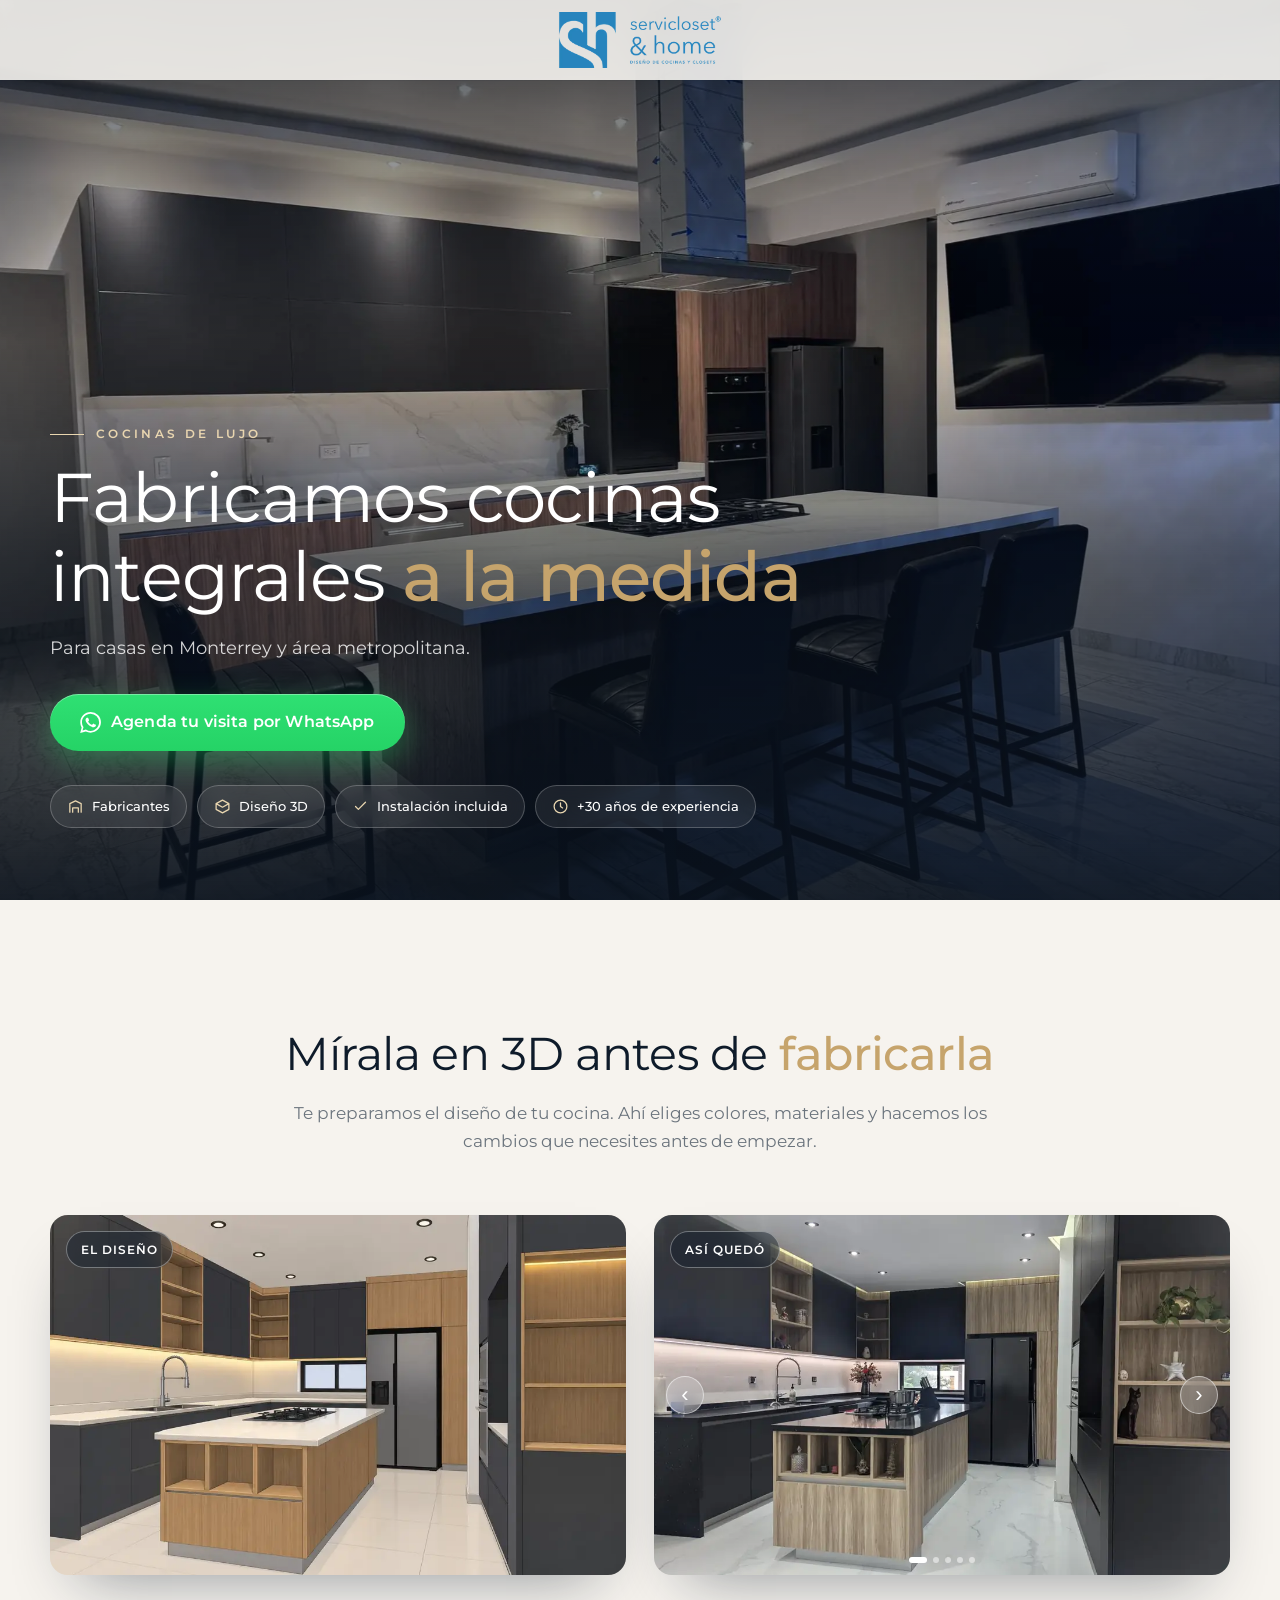
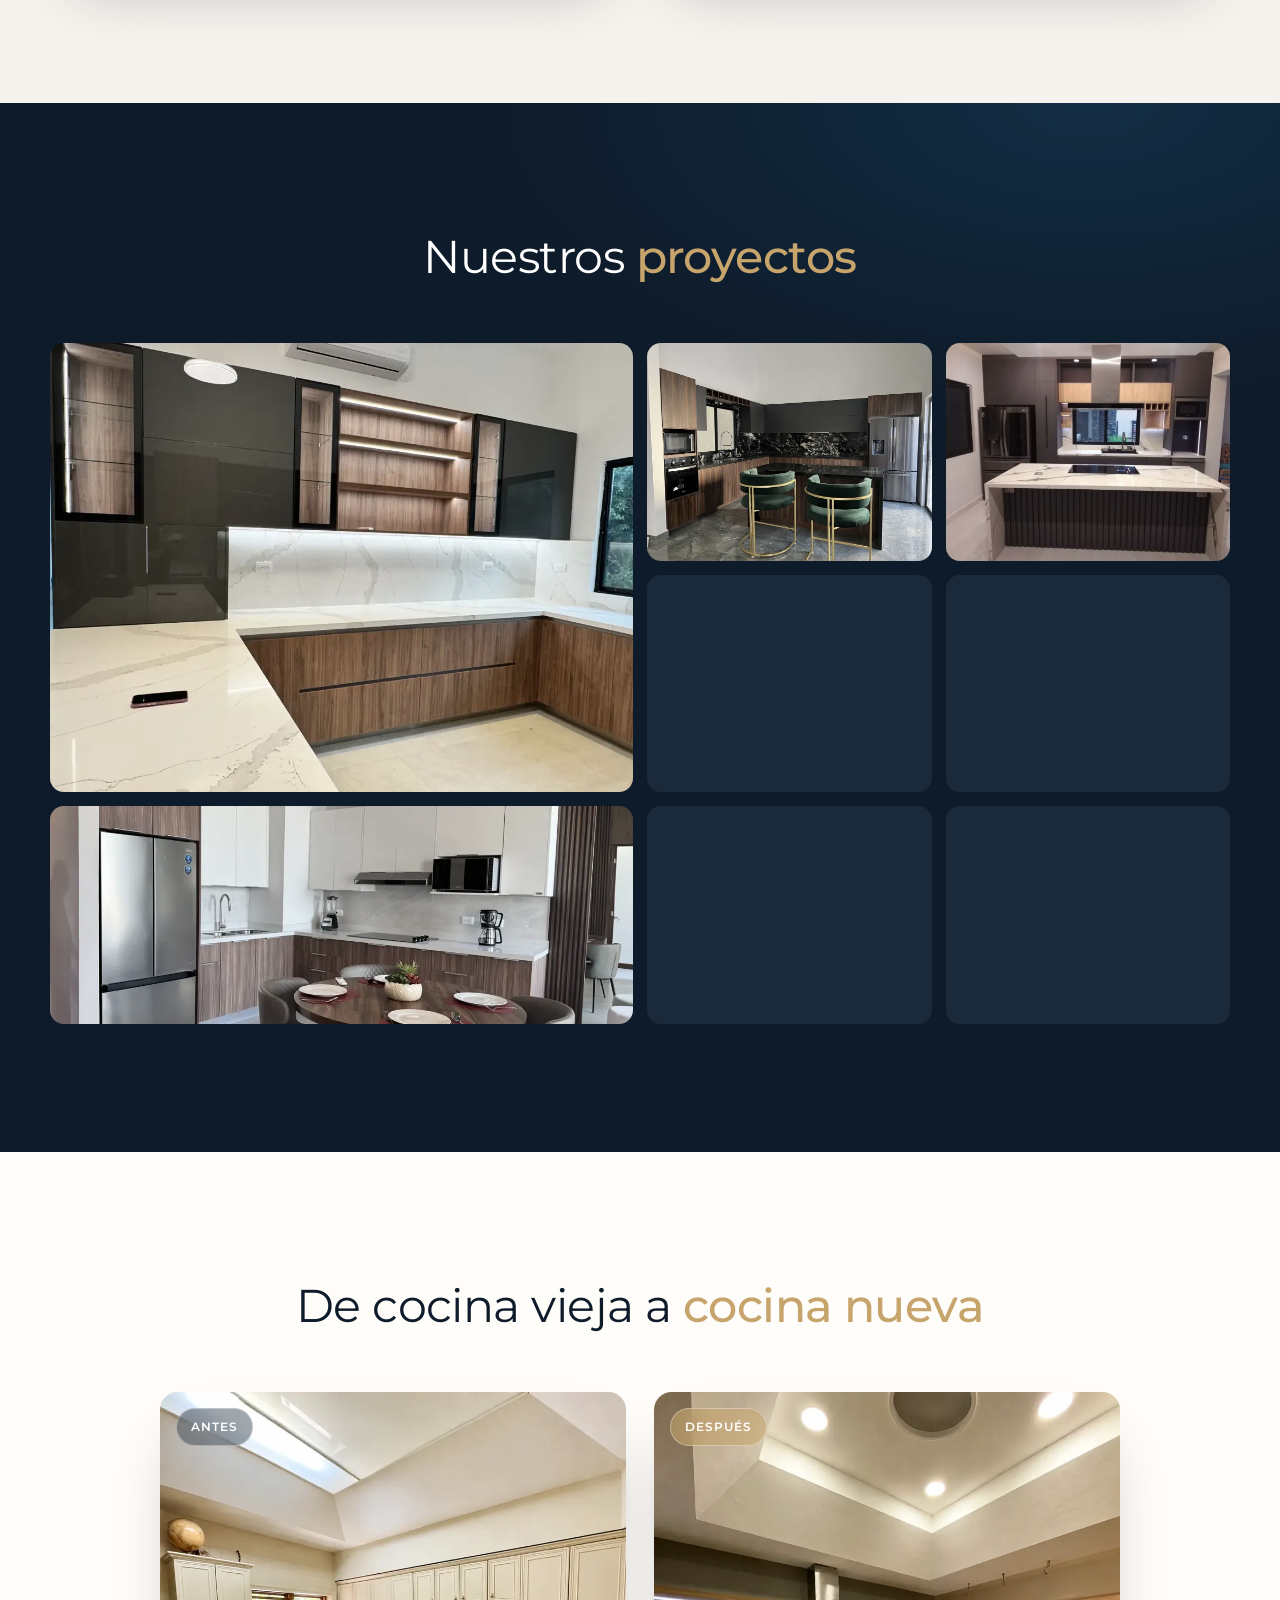
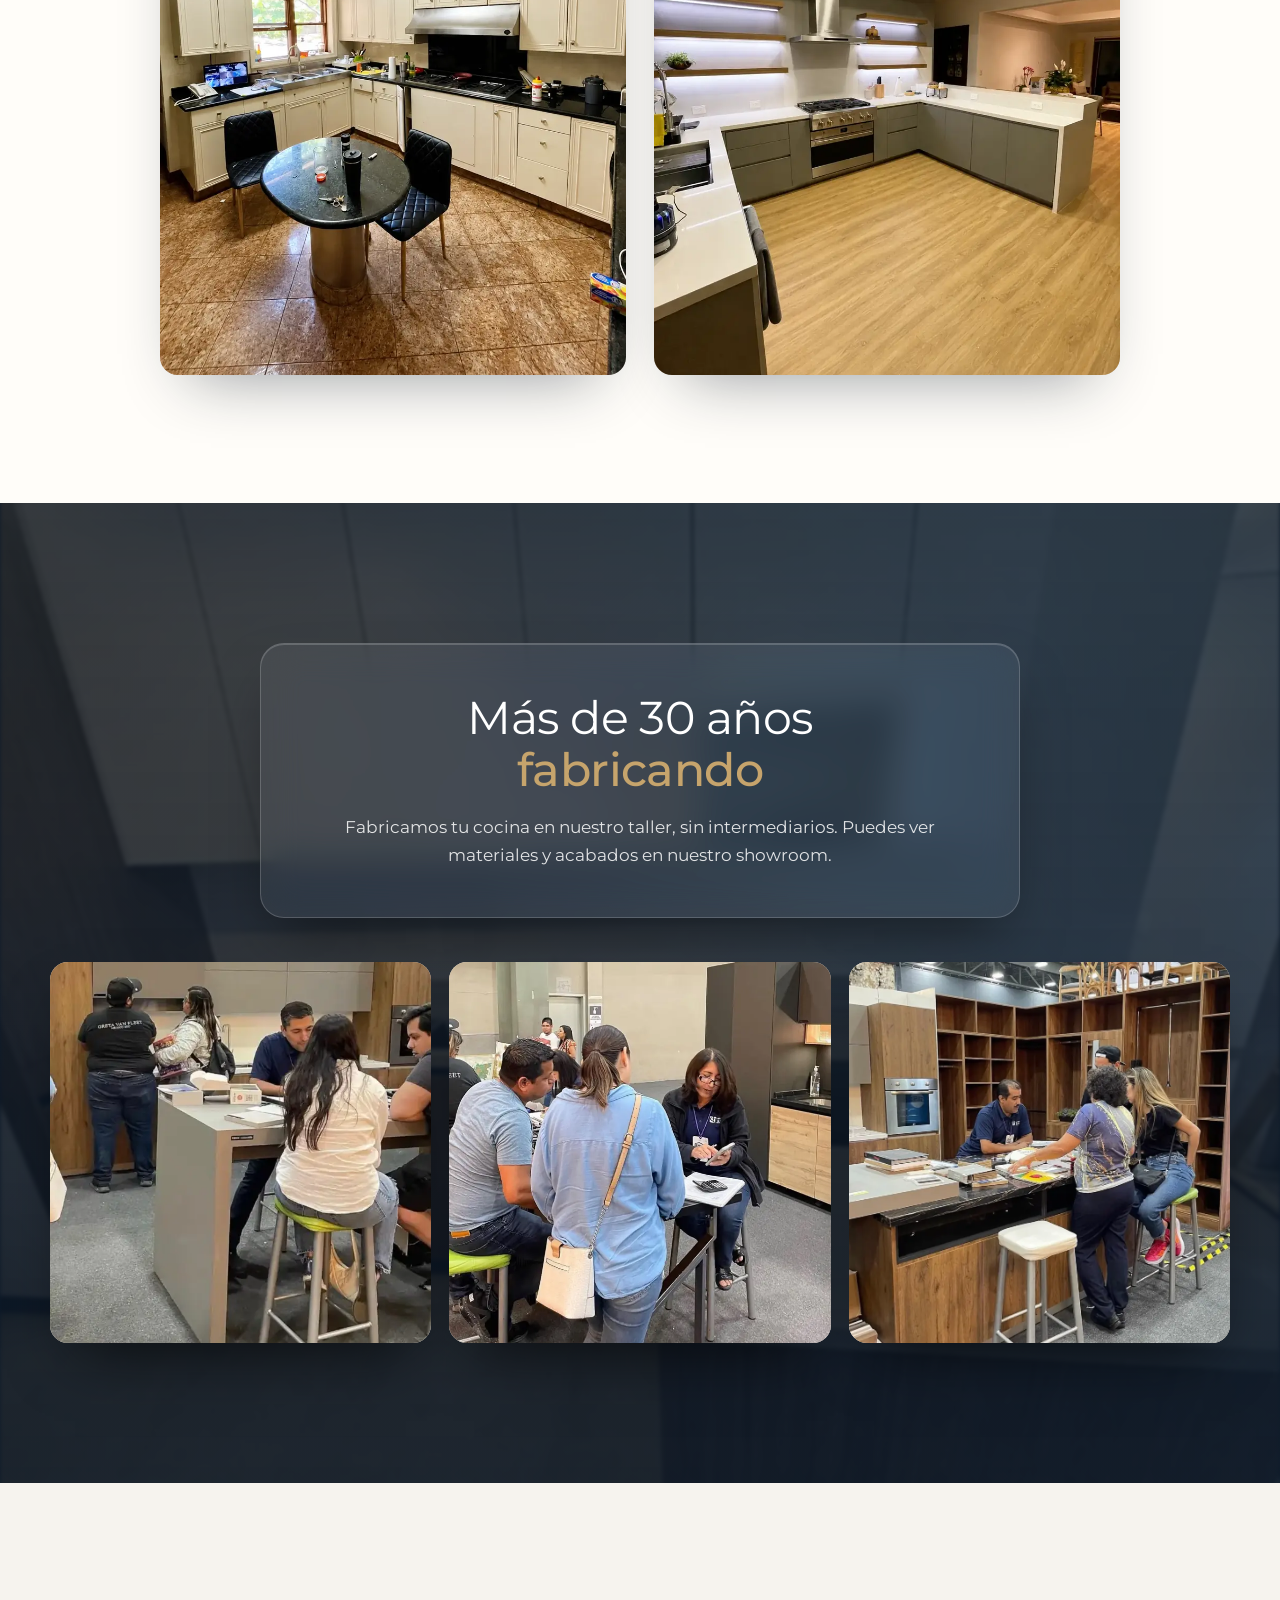
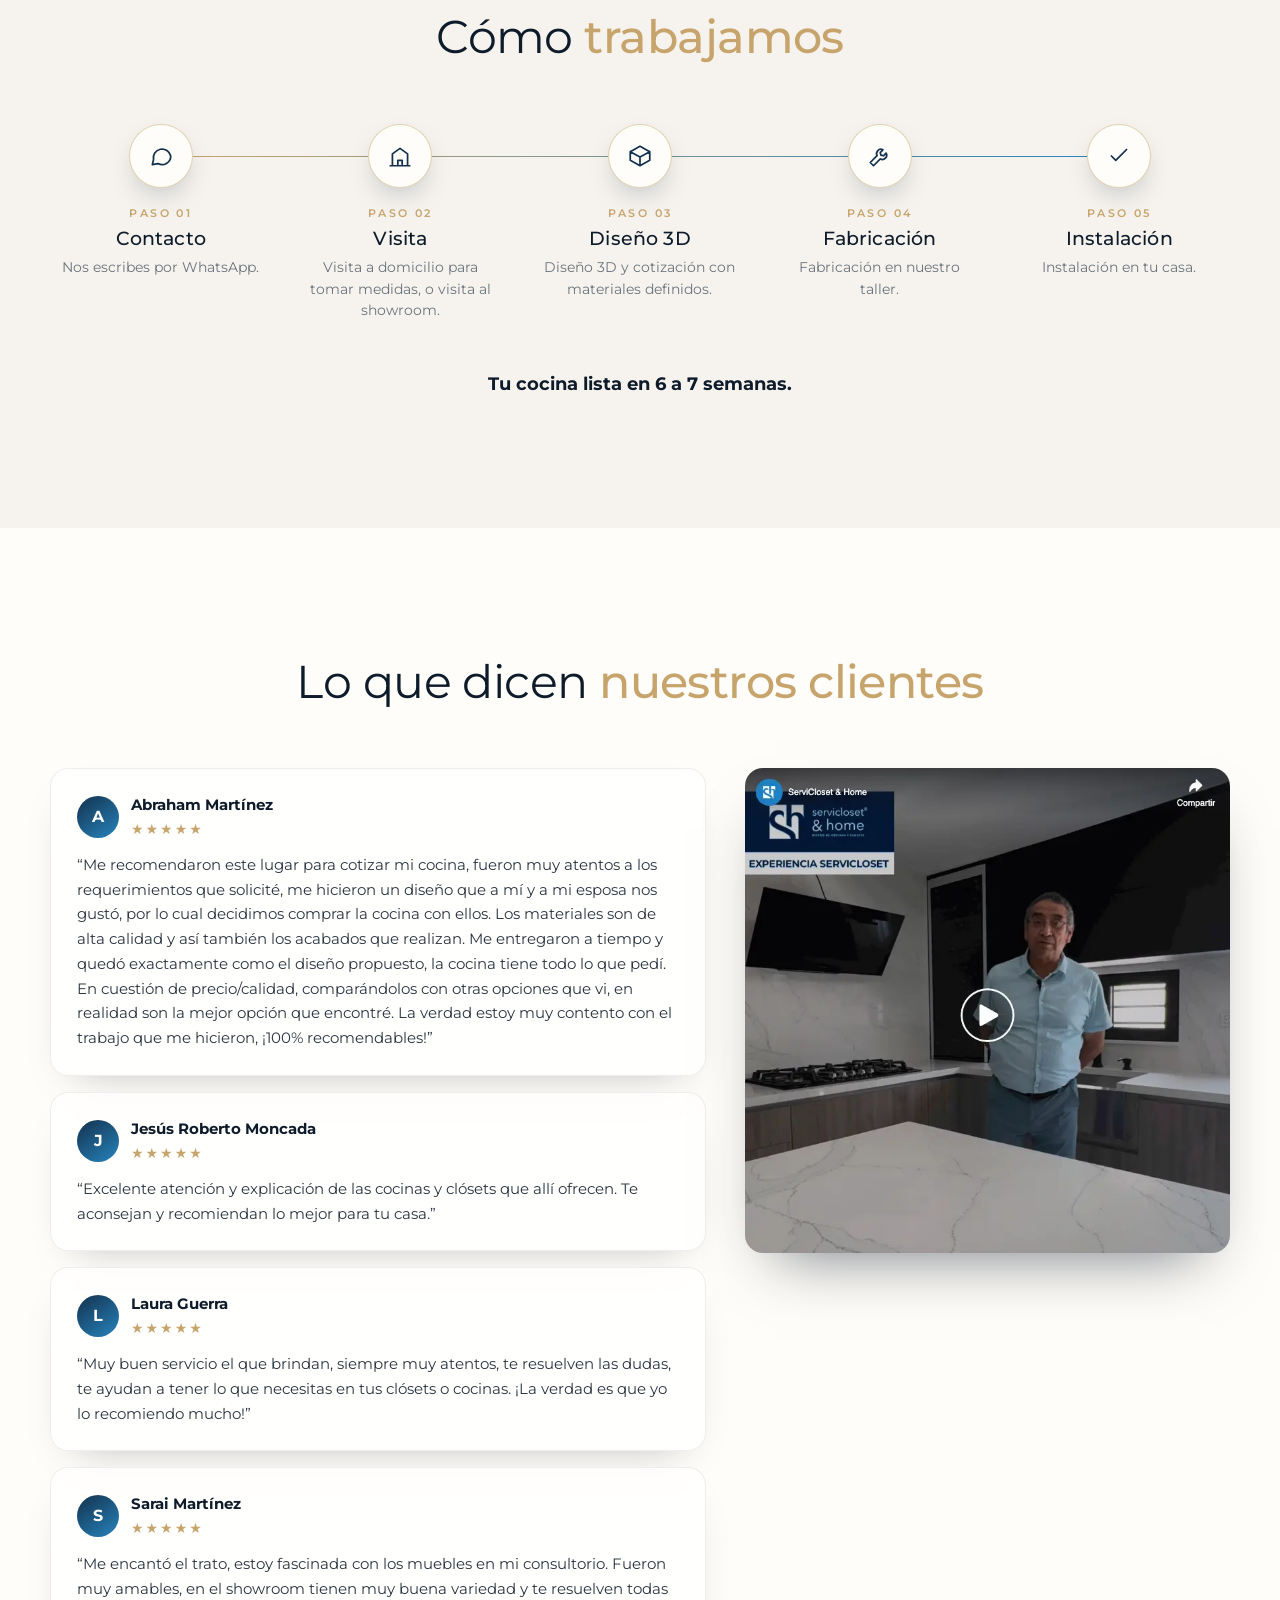
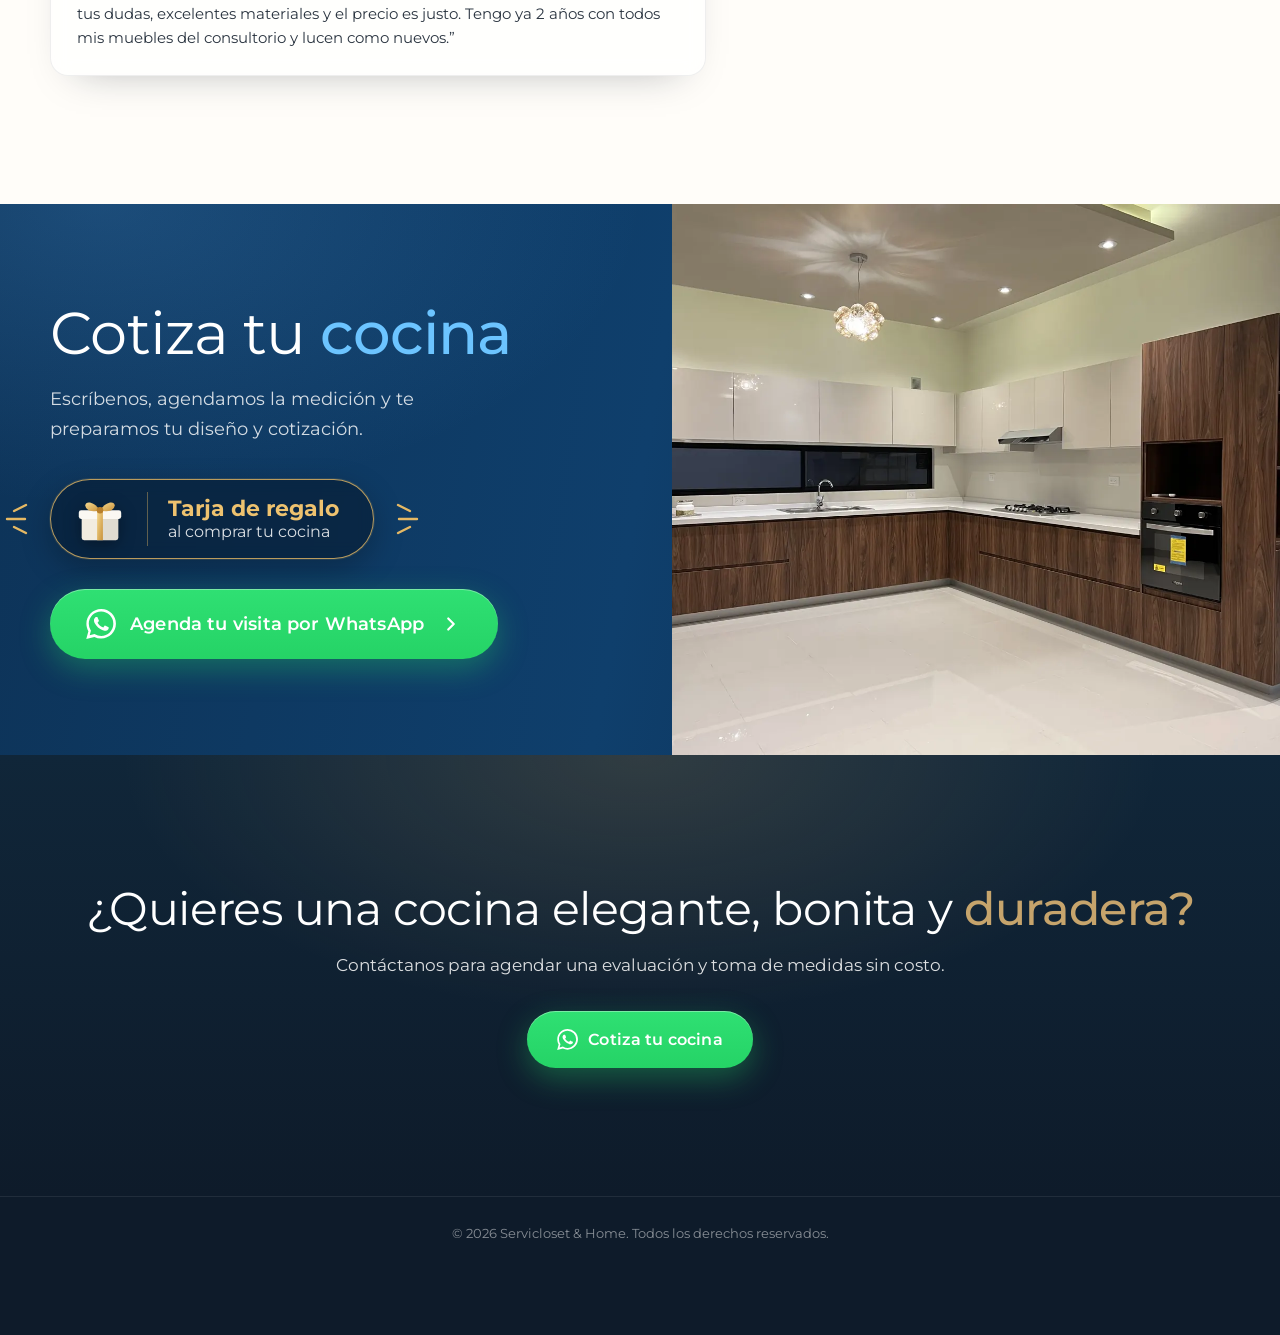
==== commit 3aaeb01a: "Hero eyebrow 'Cocinas de lujo'; closing 'elegante, bonita y duradera'; new showroom photos; lighter," ====
--- a/index.html
+++ b/index.html
@@ -12,8 +12,8 @@
   <link rel="dns-prefetch" href="https://static.xx.fbcdn.net">
   <link rel="preconnect" href="https://fonts.googleapis.com">
   <link rel="preconnect" href="https://fonts.gstatic.com" crossorigin>
-  <link rel="stylesheet" href="https://fonts.googleapis.com/css2?family=Montserrat:wght@400;500;600;700;800&display=swap">
-  <link rel="stylesheet" href="styles.css?v=58">
+  <link rel="stylesheet" href="https://fonts.googleapis.com/css2?family=Montserrat:wght@300;400;500;600;700&display=swap">
+  <link rel="stylesheet" href="styles.css?v=60">
 </head>
 <body>
   <header class="site-header">
@@ -28,7 +28,7 @@
         <img src="assets/hero-900.webp" srcset="assets/hero-900.webp 900w, assets/hero-1920.webp 1920w" sizes="100vw" alt="Cocina integral de Servicloset con isla, gabinetes oscuros y madera" fetchpriority="high" decoding="async" width="1920" height="1440">
       </div>
       <div class="hero-inner wrap">
-        <p class="eyebrow">Cocinas a la medida · Monterrey</p>
+        <p class="eyebrow">Cocinas de lujo</p>
         <h1 id="hero-title">Fabricamos cocinas integrales <em>a la medida</em></h1>
         <p class="hero-sub">Para casas en Monterrey y área metropolitana.</p>
         <a class="btn btn-wa btn-lg" href="https://wa.me/528111742691?text=Hola%2C%20quiero%20cotizar%20mi%20cocina." target="_blank" rel="noopener"><svg class="wa-ico" viewBox="0 0 24 24" aria-hidden="true"><path d="M20.52 3.48A11.8 11.8 0 0 0 12.13 0C5.62 0 .32 5.3.32 11.81c0 2.08.55 4.11 1.59 5.9L.22 24l6.45-1.69a11.8 11.8 0 0 0 5.46 1.31h.01c6.51 0 11.81-5.3 11.81-11.81 0-3.16-1.23-6.13-3.43-8.33ZM12.14 21.6h-.01a9.8 9.8 0 0 1-4.99-1.37l-.36-.21-3.83 1 1.02-3.73-.24-.38a9.77 9.77 0 0 1-1.5-5.1c0-5.4 4.4-9.8 9.81-9.8a9.74 9.74 0 0 1 6.94 2.88 9.74 9.74 0 0 1 2.87 6.94c0 5.41-4.4 9.81-9.71 9.81Zm5.38-7.35c-.29-.15-1.71-.84-1.98-.93-.26-.1-.46-.15-.65.15-.2.29-.75.93-.92 1.12-.17.2-.34.22-.63.08-.29-.15-1.22-.45-2.32-1.43-.86-.77-1.44-1.72-1.61-2.01-.17-.3-.02-.46.13-.61.13-.13.29-.34.44-.51.15-.17.2-.29.3-.49.1-.2.05-.37-.03-.52-.07-.15-.65-1.57-.89-2.15-.23-.56-.47-.48-.65-.49h-.56c-.2 0-.51.07-.78.37-.27.3-1.02 1-1.02 2.43s1.05 2.82 1.2 3.02c.15.2 2.06 3.14 4.99 4.4.7.3 1.24.48 1.66.61.7.22 1.33.19 1.83.12.56-.08 1.71-.7 1.95-1.37.24-.68.24-1.25.17-1.37-.07-.12-.27-.2-.56-.34Z"/></svg><span>Agenda tu visita por WhatsApp</span></a>
@@ -105,9 +105,9 @@
           <p>Fabricamos tu cocina en nuestro taller, sin intermediarios. Puedes ver materiales y acabados en nuestro showroom.</p>
         </div>
         <div class="trio">
-          <figure class="frame" data-reveal><img src="assets/fabrica-3-o.webp" alt="Clientas revisando acabados con una asesora en el showroom de Servicloset" loading="lazy" decoding="async"></figure>
-          <figure class="frame" data-reveal><img src="assets/fabrica-2-o.webp" alt="Clientes recorriendo el showroom de Servicloset entre cocinas en exhibición" loading="lazy" decoding="async"></figure>
-          <figure class="frame" data-reveal><img src="assets/fabrica-1-o.webp" alt="Asesor de Servicloset mostrando muestras de materiales a clientes en el showroom" loading="lazy" decoding="async"></figure>
+          <figure class="frame" data-reveal><img src="assets/showroom-1-o.webp" alt="Clientes y asesores recorriendo una cocina de exhibición en el showroom de Servicloset" loading="lazy" decoding="async"></figure>
+          <figure class="frame" data-reveal><img src="assets/showroom-2-o.webp" alt="Asesora de Servicloset atendiendo a una pareja con cotización en mano en el showroom" loading="lazy" decoding="async"></figure>
+          <figure class="frame" data-reveal><img src="assets/showroom-3-o.webp" alt="Asesor de Servicloset mostrando muestras de materiales a clientes en la isla del showroom" loading="lazy" decoding="async"></figure>
         </div>
       </div>
     </section>
@@ -162,7 +162,7 @@
 
     <section class="closing" aria-labelledby="closing-title">
       <div class="wrap" data-reveal>
-        <h2 id="closing-title">¿Quieres una cocina bonita y <em>duradera?</em></h2>
+        <h2 id="closing-title">¿Quieres una cocina elegante, bonita y <em>duradera?</em></h2>
         <p>Contáctanos para agendar una evaluación y toma de medidas sin costo.</p>
         <a class="btn btn-wa btn-lg" href="https://wa.me/528111742691?text=Hola%2C%20quiero%20cotizar%20mi%20cocina." target="_blank" rel="noopener" aria-label="Cotiza tu cocina por WhatsApp"><svg class="wa-ico" viewBox="0 0 24 24" aria-hidden="true"><path d="M20.52 3.48A11.8 11.8 0 0 0 12.13 0C5.62 0 .32 5.3.32 11.81c0 2.08.55 4.11 1.59 5.9L.22 24l6.45-1.69a11.8 11.8 0 0 0 5.46 1.31h.01c6.51 0 11.81-5.3 11.81-11.81 0-3.16-1.23-6.13-3.43-8.33ZM12.14 21.6h-.01a9.8 9.8 0 0 1-4.99-1.37l-.36-.21-3.83 1 1.02-3.73-.24-.38a9.77 9.77 0 0 1-1.5-5.1c0-5.4 4.4-9.8 9.81-9.8a9.74 9.74 0 0 1 6.94 2.88 9.74 9.74 0 0 1 2.87 6.94c0 5.41-4.4 9.81-9.71 9.81Zm5.38-7.35c-.29-.15-1.71-.84-1.98-.93-.26-.1-.46-.15-.65.15-.2.29-.75.93-.92 1.12-.17.2-.34.22-.63.08-.29-.15-1.22-.45-2.32-1.43-.86-.77-1.44-1.72-1.61-2.01-.17-.3-.02-.46.13-.61.13-.13.29-.34.44-.51.15-.17.2-.29.3-.49.1-.2.05-.37-.03-.52-.07-.15-.65-1.57-.89-2.15-.23-.56-.47-.48-.65-.49h-.56c-.2 0-.51.07-.78.37-.27.3-1.02 1-1.02 2.43s1.05 2.82 1.2 3.02c.15.2 2.06 3.14 4.99 4.4.7.3 1.24.48 1.66.61.7.22 1.33.19 1.83.12.56-.08 1.71-.7 1.95-1.37.24-.68.24-1.25.17-1.37-.07-.12-.27-.2-.56-.34Z"/></svg><span>Cotiza tu cocina</span></a>
       </div>
--- a/styles.css
+++ b/styles.css
@@ -29,10 +29,10 @@
 .wrap { width: min(1180px, calc(100% - 40px)); margin-inline: auto; }
 
 /* Tipografía */
-h1, h2 { font-family: var(--serif); font-weight: 700; letter-spacing: -.025em; line-height: 1.1; text-wrap: balance; }
+h1, h2 { font-family: var(--serif); font-weight: 400; letter-spacing: -.012em; line-height: 1.14; text-wrap: balance; }
 h1 { font-size: clamp(38px, 5.4vw, 70px); color: #fff; }
 h2 { font-size: clamp(30px, 3.6vw, 48px); color: var(--ink); }
-h1 em, h2 em { font-style: normal; font-weight: 700; color: var(--gold); }
+h1 em, h2 em { font-style: normal; font-weight: 500; color: var(--gold); }
 .eyebrow { display: inline-flex; align-items: center; gap: 12px; margin-bottom: 18px; color: var(--gold-soft); font: 600 12px/1 var(--sans); letter-spacing: .28em; text-transform: uppercase; }
 .eyebrow::before { content: ""; width: 34px; height: 1px; background: currentColor; }
 .eyebrow-dark { color: var(--gold); }
@@ -135,7 +135,7 @@
 .steps li:hover .step-icon { transform: translateY(-4px); background: var(--ink); }
 .steps li:hover .step-icon svg { stroke: var(--gold-soft); }
 .steps b { color: var(--gold); font-size: 11px; font-weight: 600; letter-spacing: .22em; text-transform: uppercase; }
-.steps h3 { margin: 6px 0; color: var(--ink); font: 700 18px/1.2 var(--sans); }
+.steps h3 { margin: 6px 0; color: var(--ink); font: 500 19px/1.2 var(--sans); letter-spacing: .01em; }
 .steps p { max-width: 200px; color: var(--muted); font-size: 14px; line-height: 1.55; }
 .pill-note { margin: 48px auto 0; color: var(--ink); font-size: 18px; font-weight: 700; text-align: center; }
 
@@ -239,7 +239,7 @@
 /* Solo celular: antes/después con título más grande y menos aire; fabricantes con 3 fotos iguales */
 @media (max-width: 640px) {
   .sec-light[aria-labelledby="ba-title"] { padding: 56px 0 60px; }
-  #ba-title { font-size: 40px; line-height: 1.08; letter-spacing: -.035em; }
+  #ba-title { font-size: 40px; line-height: 1.1; letter-spacing: -.015em; }
   .sec-light[aria-labelledby="ba-title"] .sec-head { margin-bottom: 28px; }
   .trio { grid-template-columns: 1fr; gap: 14px; }
   .trio .frame:last-child { grid-column: auto; }
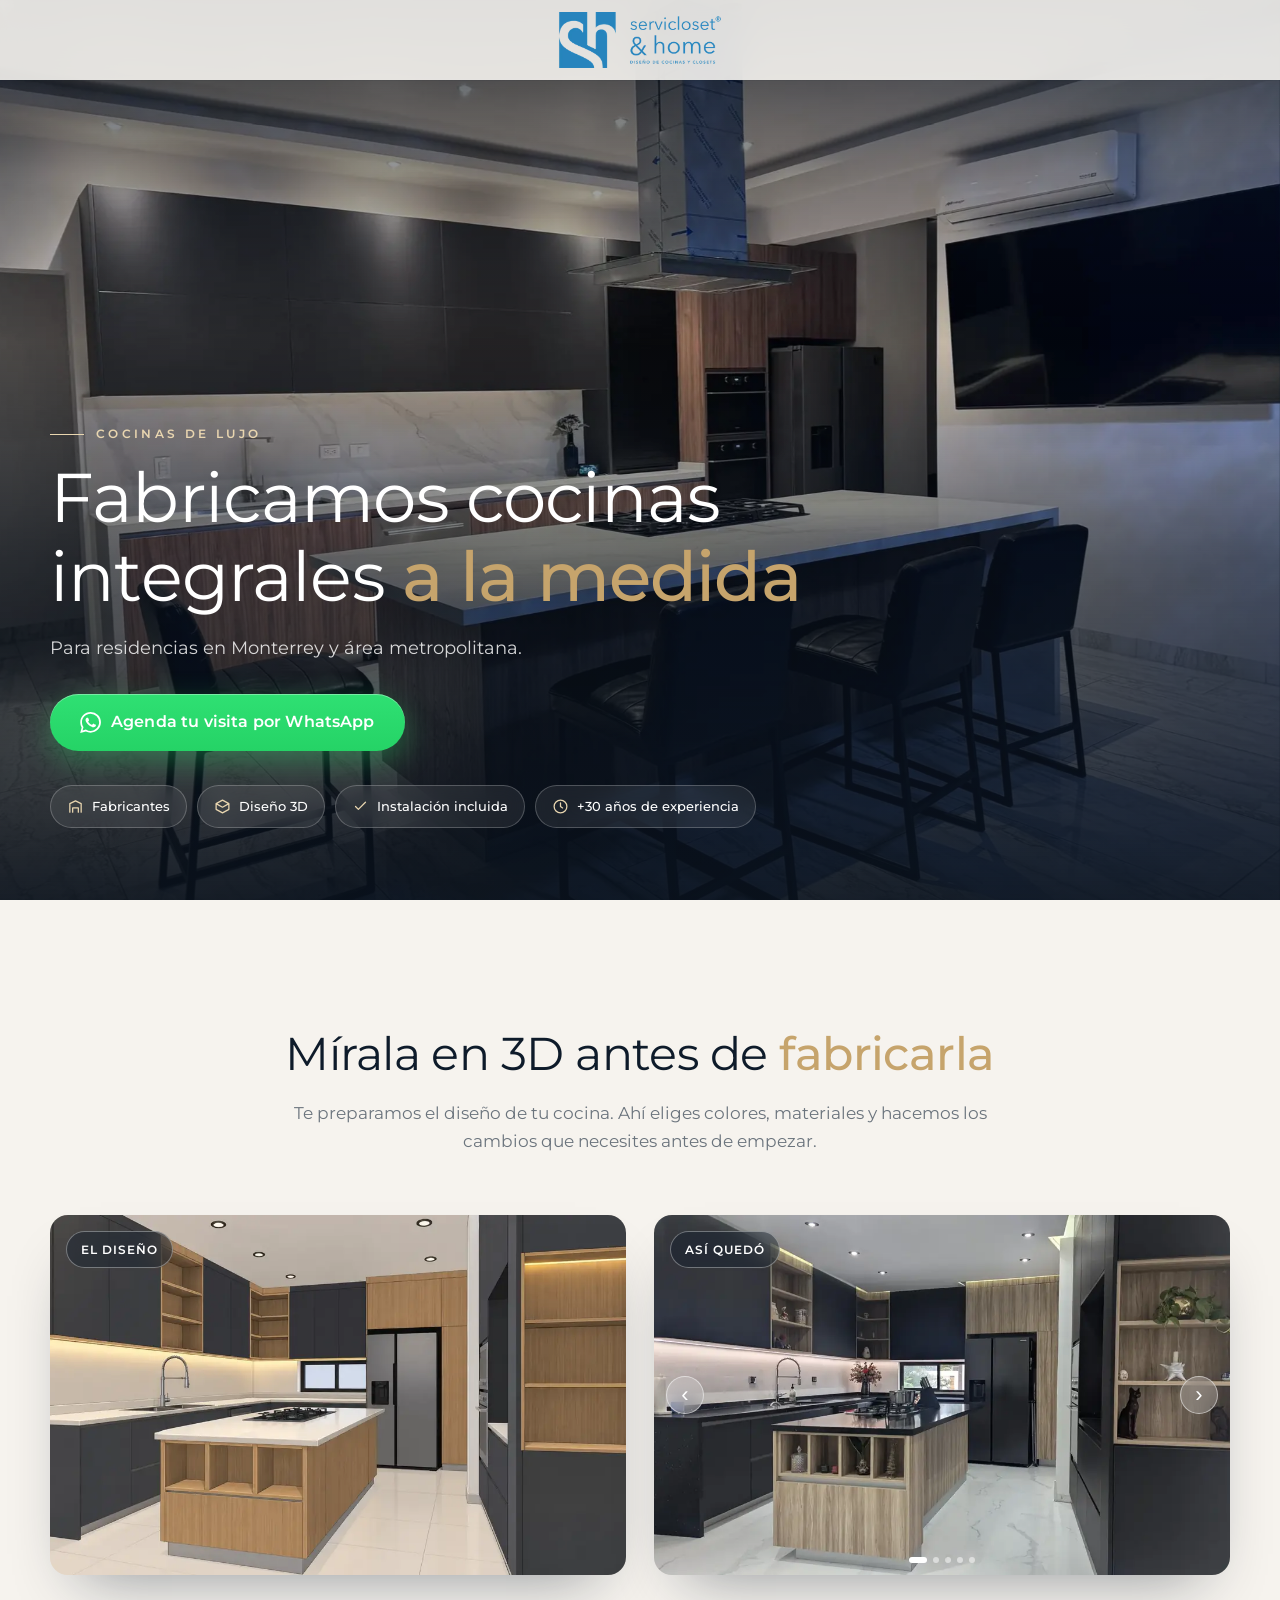
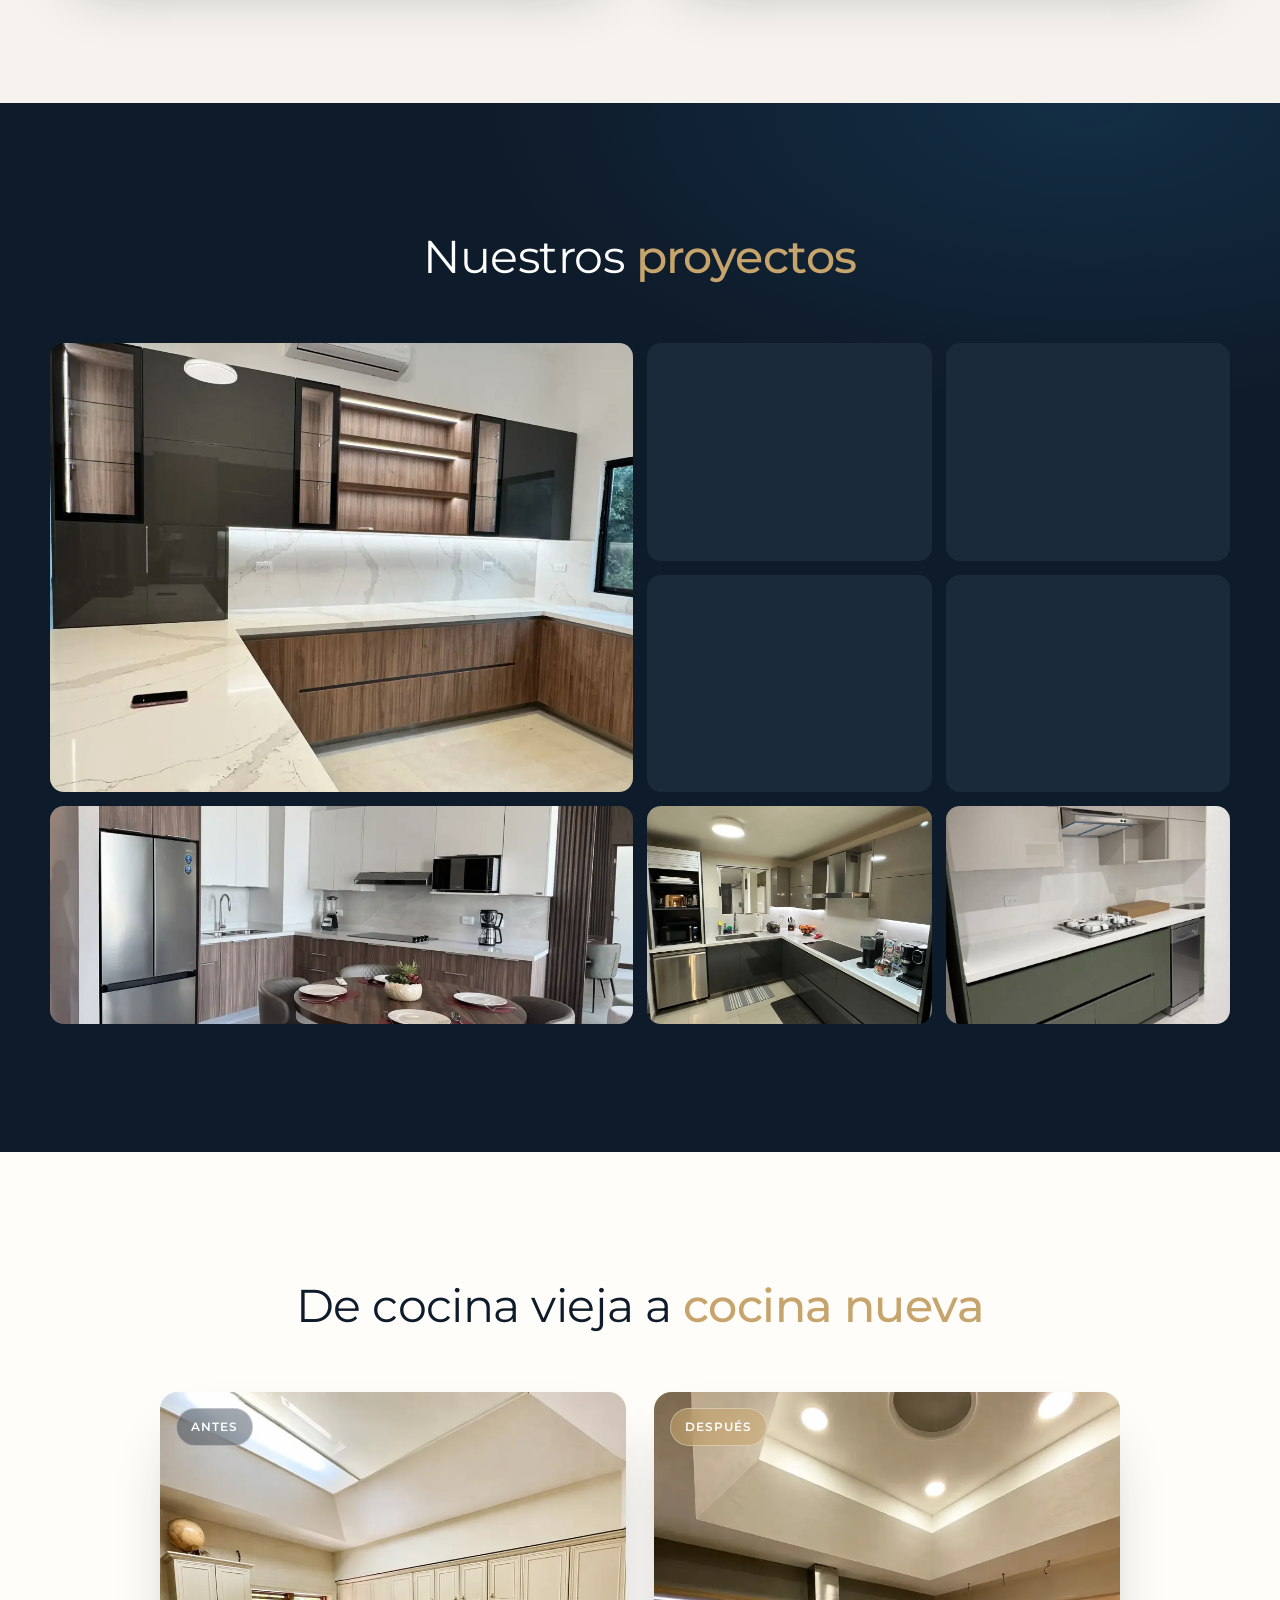
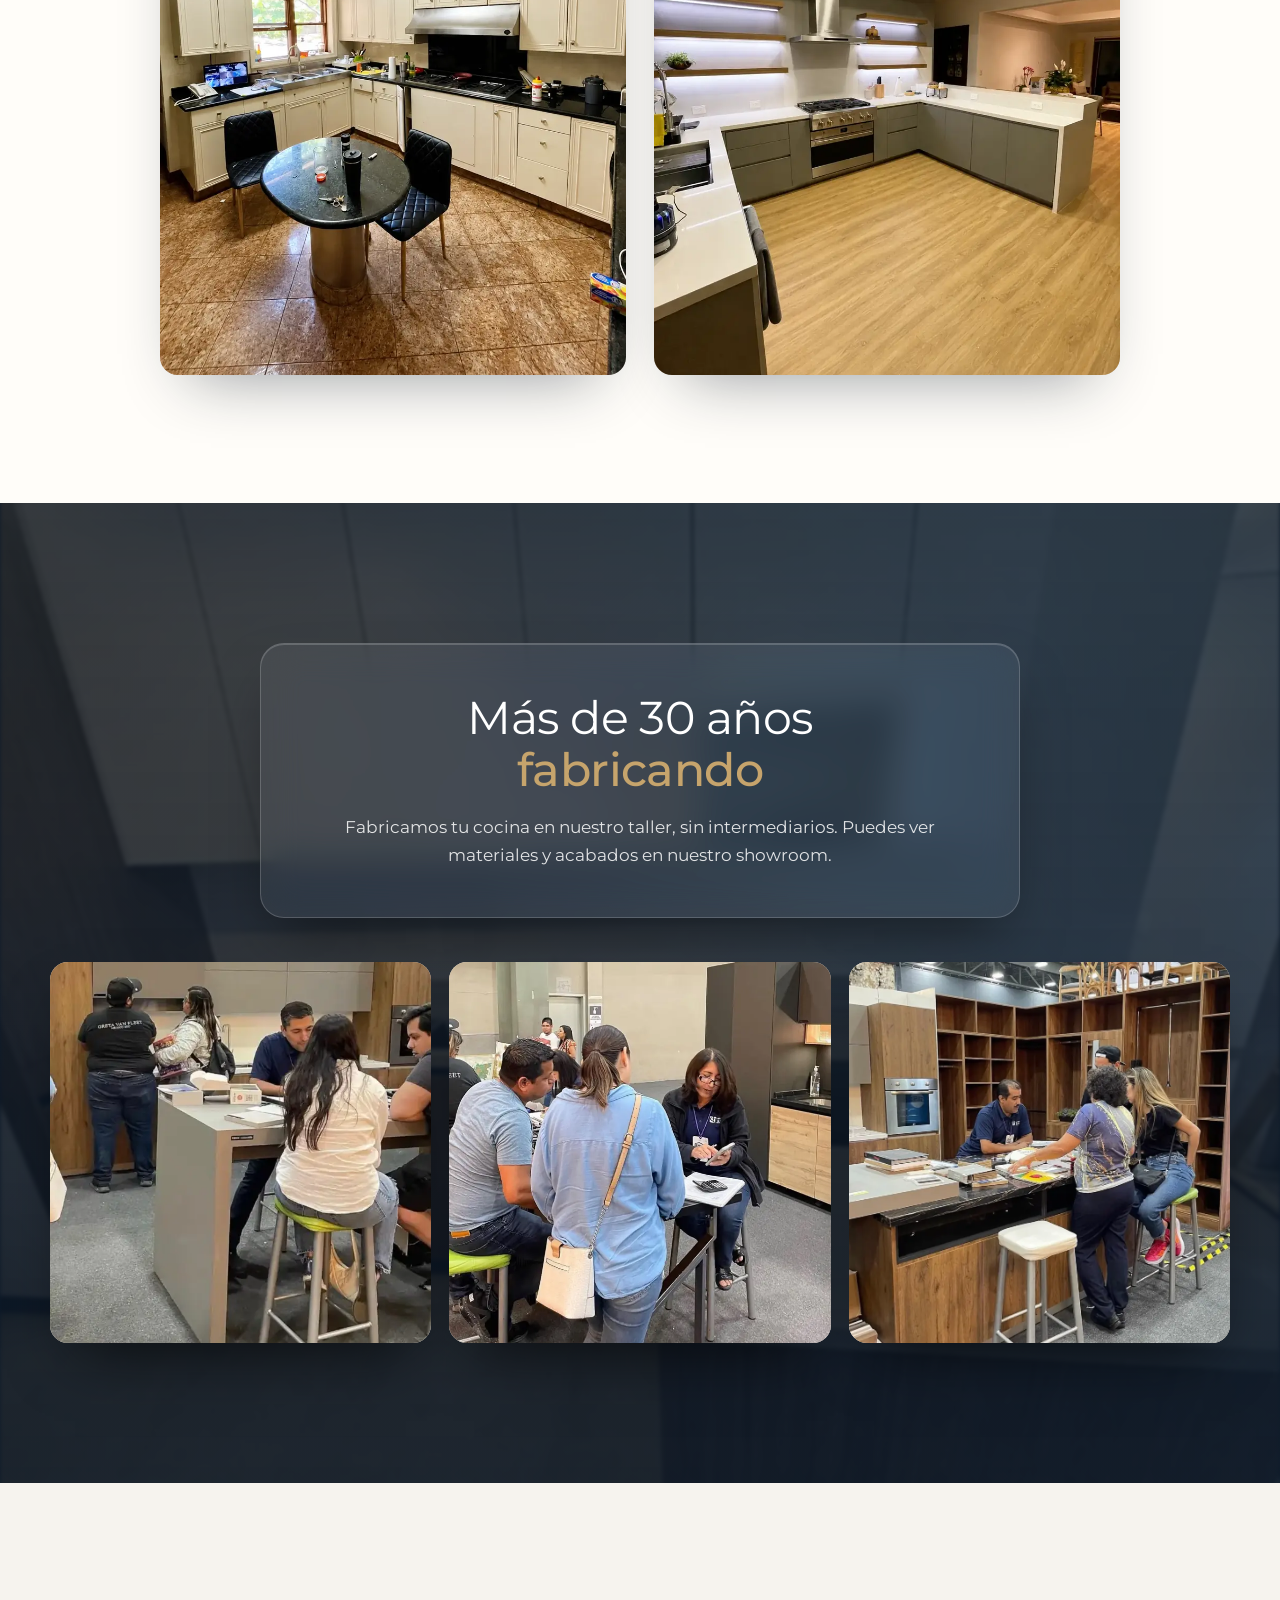
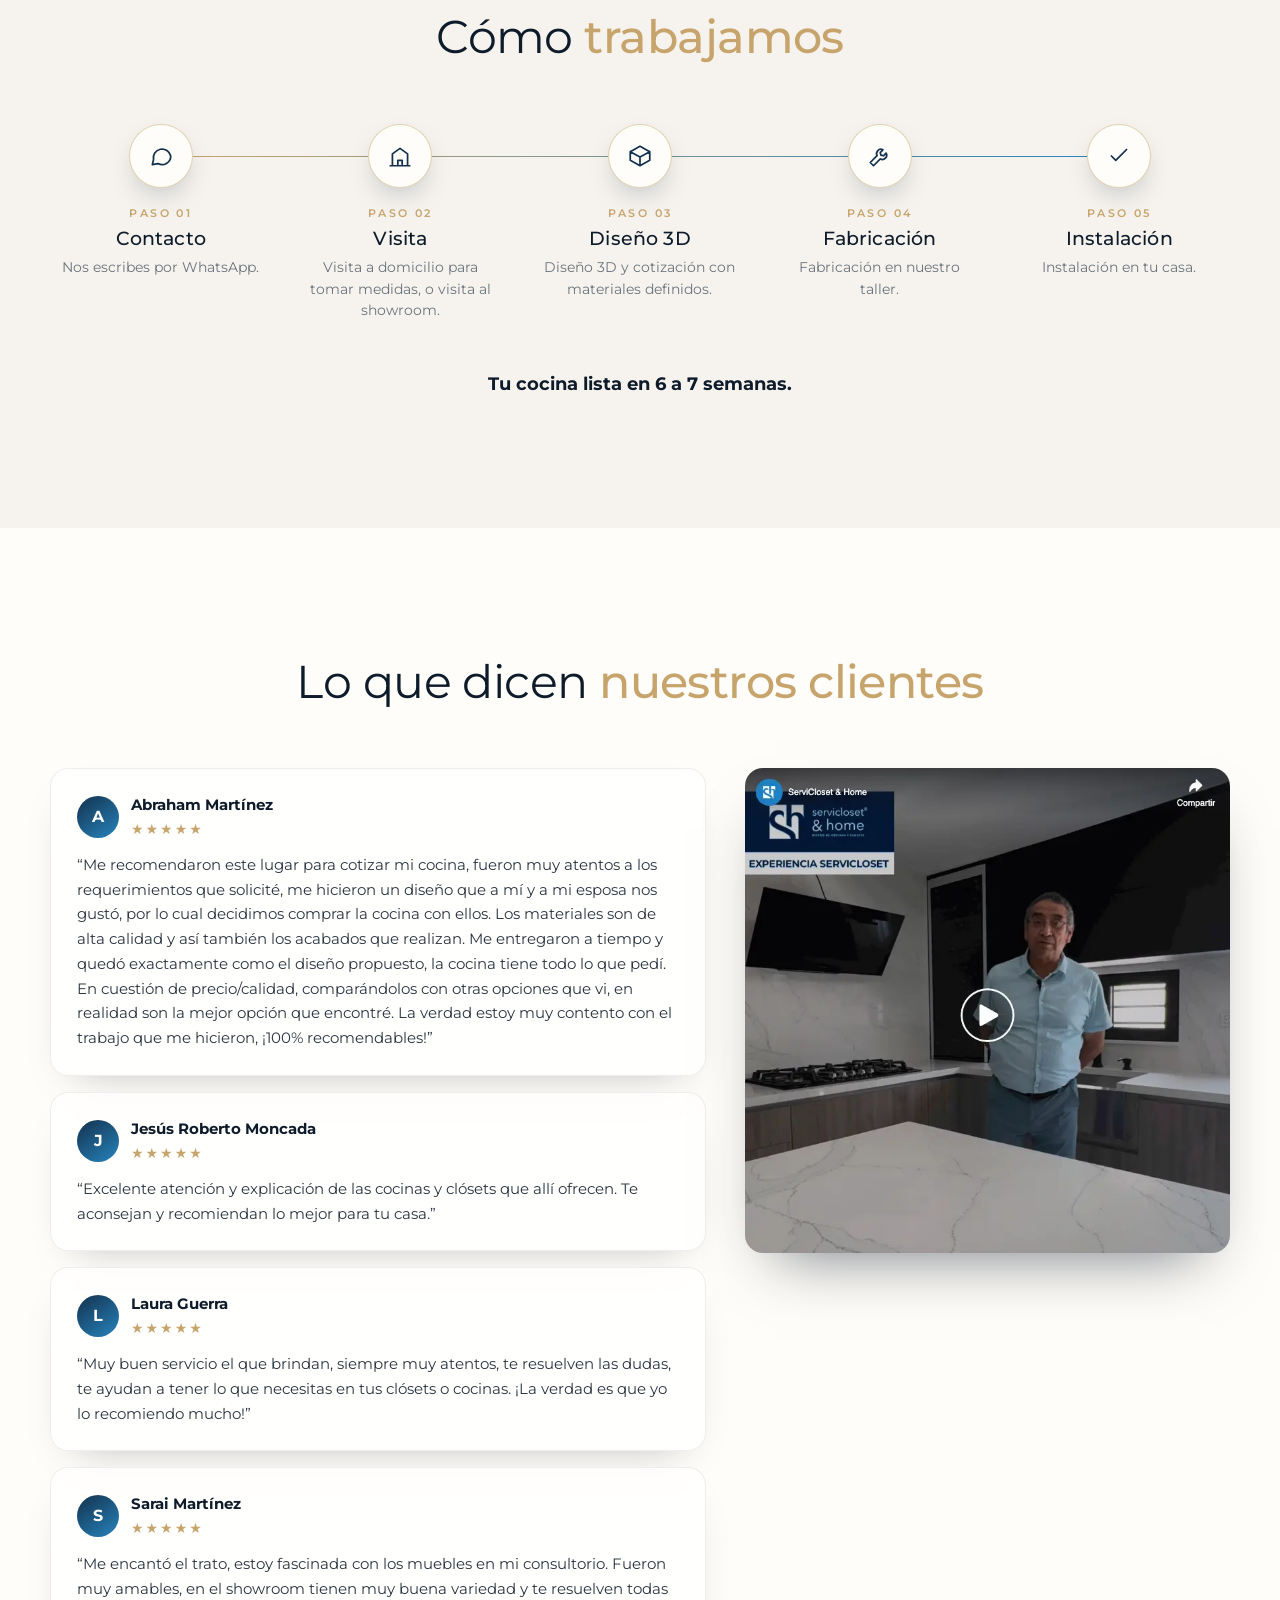
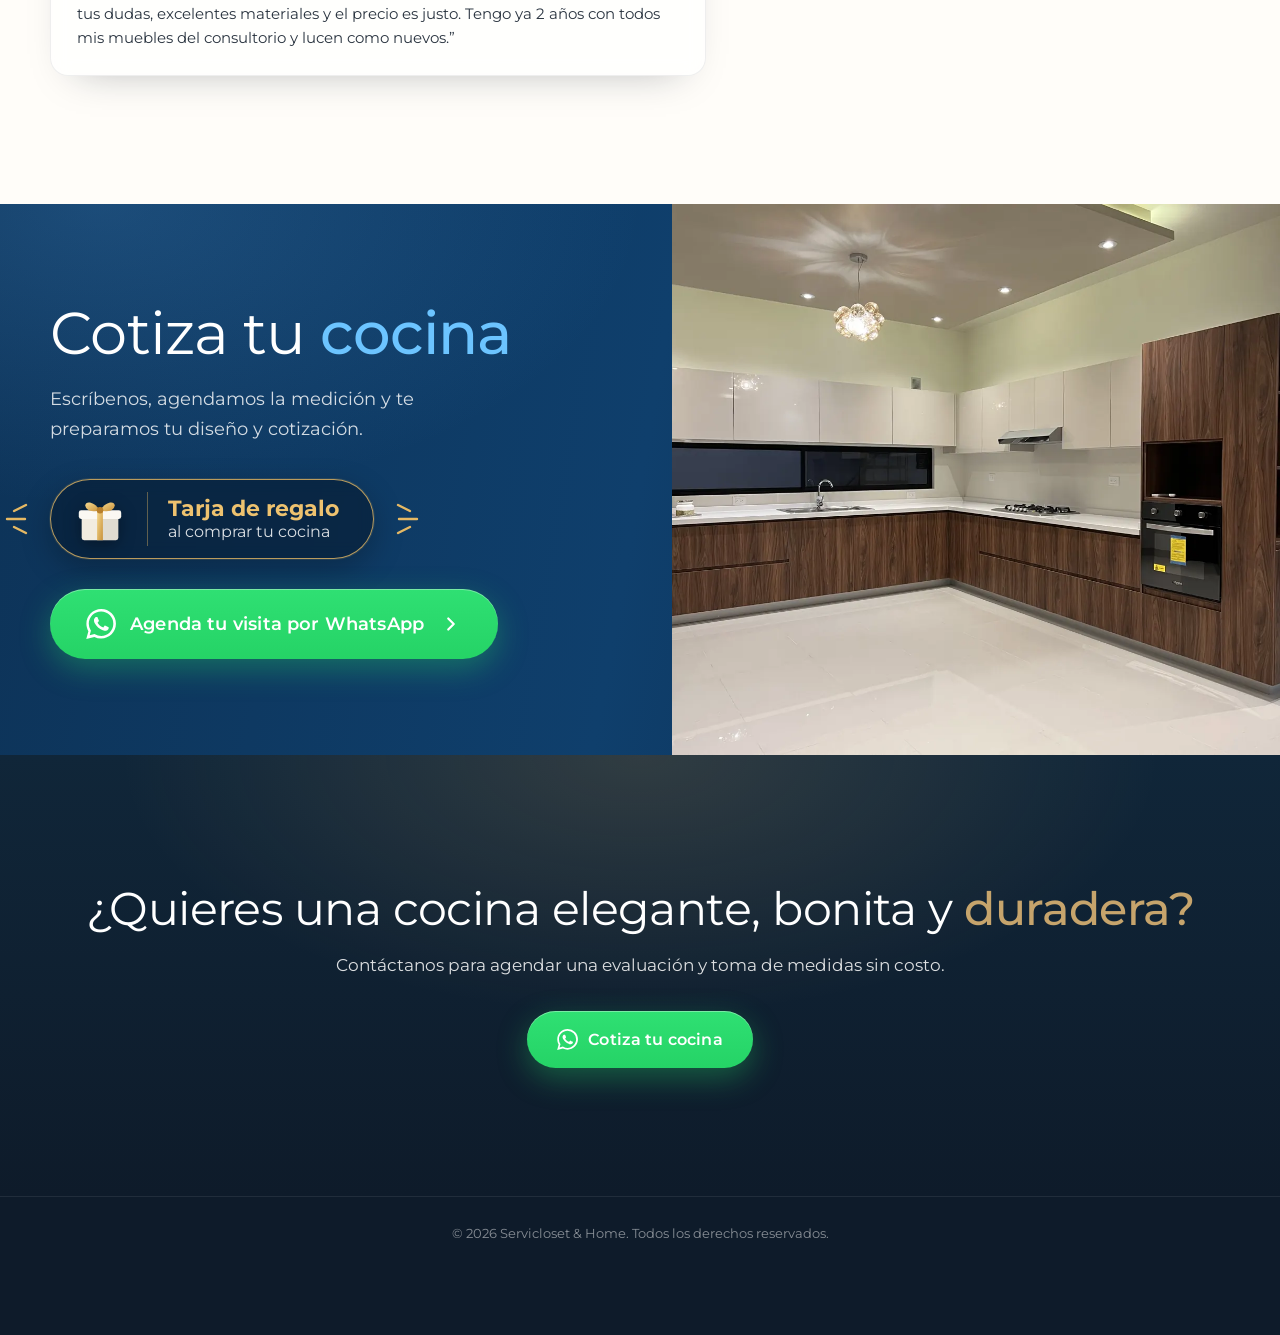
==== commit 5ddd886b: "Hero subtitle: 'Para residencias en Monterrey y área metropolitana' Co-Authored-By: Claude Sonnet 5." ====
--- a/index.html
+++ b/index.html
@@ -30,7 +30,7 @@
       <div class="hero-inner wrap">
         <p class="eyebrow">Cocinas de lujo</p>
         <h1 id="hero-title">Fabricamos cocinas integrales <em>a la medida</em></h1>
-        <p class="hero-sub">Para casas en Monterrey y área metropolitana.</p>
+        <p class="hero-sub">Para residencias en Monterrey y área metropolitana.</p>
         <a class="btn btn-wa btn-lg" href="https://wa.me/528111742691?text=Hola%2C%20quiero%20cotizar%20mi%20cocina." target="_blank" rel="noopener"><svg class="wa-ico" viewBox="0 0 24 24" aria-hidden="true"><path d="M20.52 3.48A11.8 11.8 0 0 0 12.13 0C5.62 0 .32 5.3.32 11.81c0 2.08.55 4.11 1.59 5.9L.22 24l6.45-1.69a11.8 11.8 0 0 0 5.46 1.31h.01c6.51 0 11.81-5.3 11.81-11.81 0-3.16-1.23-6.13-3.43-8.33ZM12.14 21.6h-.01a9.8 9.8 0 0 1-4.99-1.37l-.36-.21-3.83 1 1.02-3.73-.24-.38a9.77 9.77 0 0 1-1.5-5.1c0-5.4 4.4-9.8 9.81-9.8a9.74 9.74 0 0 1 6.94 2.88 9.74 9.74 0 0 1 2.87 6.94c0 5.41-4.4 9.81-9.71 9.81Zm5.38-7.35c-.29-.15-1.71-.84-1.98-.93-.26-.1-.46-.15-.65.15-.2.29-.75.93-.92 1.12-.17.2-.34.22-.63.08-.29-.15-1.22-.45-2.32-1.43-.86-.77-1.44-1.72-1.61-2.01-.17-.3-.02-.46.13-.61.13-.13.29-.34.44-.51.15-.17.2-.29.3-.49.1-.2.05-.37-.03-.52-.07-.15-.65-1.57-.89-2.15-.23-.56-.47-.48-.65-.49h-.56c-.2 0-.51.07-.78.37-.27.3-1.02 1-1.02 2.43s1.05 2.82 1.2 3.02c.15.2 2.06 3.14 4.99 4.4.7.3 1.24.48 1.66.61.7.22 1.33.19 1.83.12.56-.08 1.71-.7 1.95-1.37.24-.68.24-1.25.17-1.37-.07-.12-.27-.2-.56-.34Z"/></svg><span>Agenda tu visita por WhatsApp</span></a>
         <ul class="chips" aria-label="Lo que ofrecemos">
           <li><svg viewBox="0 0 24 24" aria-hidden="true"><path d="M4 20V8l8-4 8 4v12M8 20v-6h8v6"/></svg>Fabricantes</li>
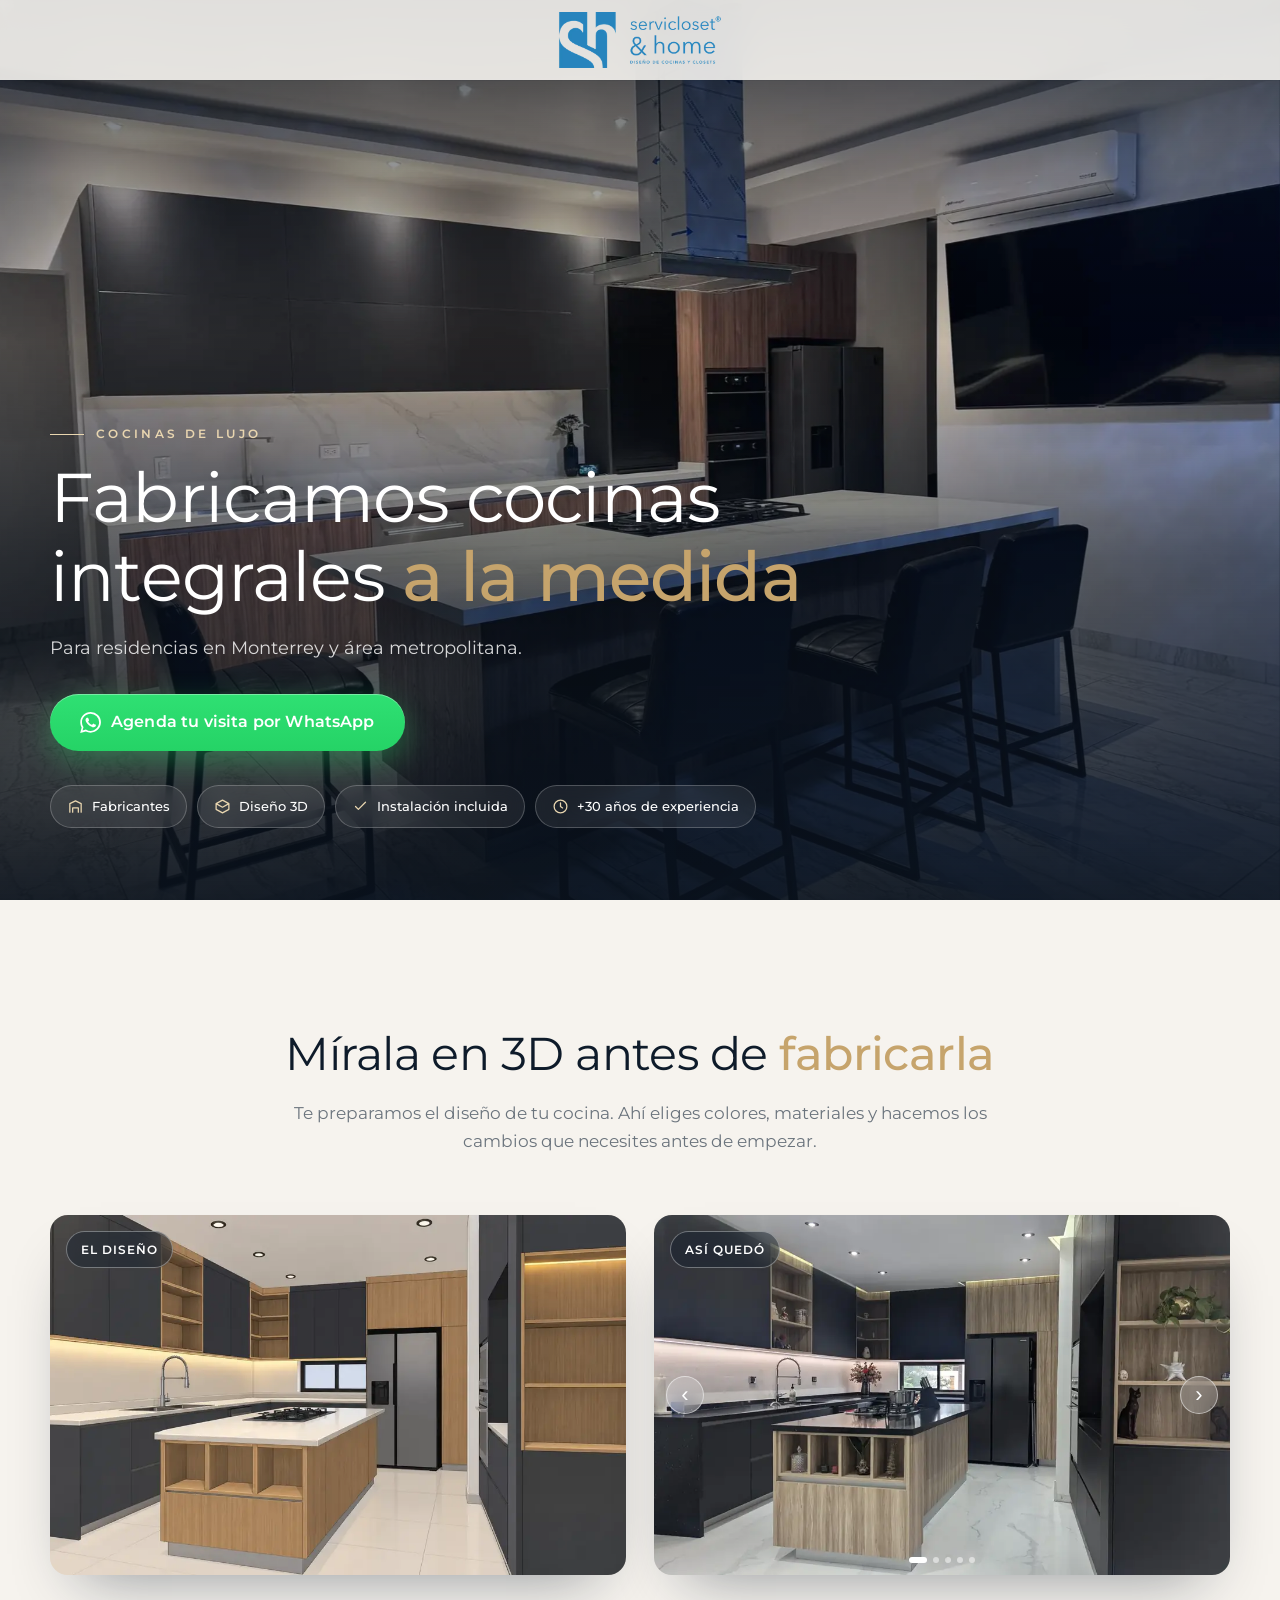
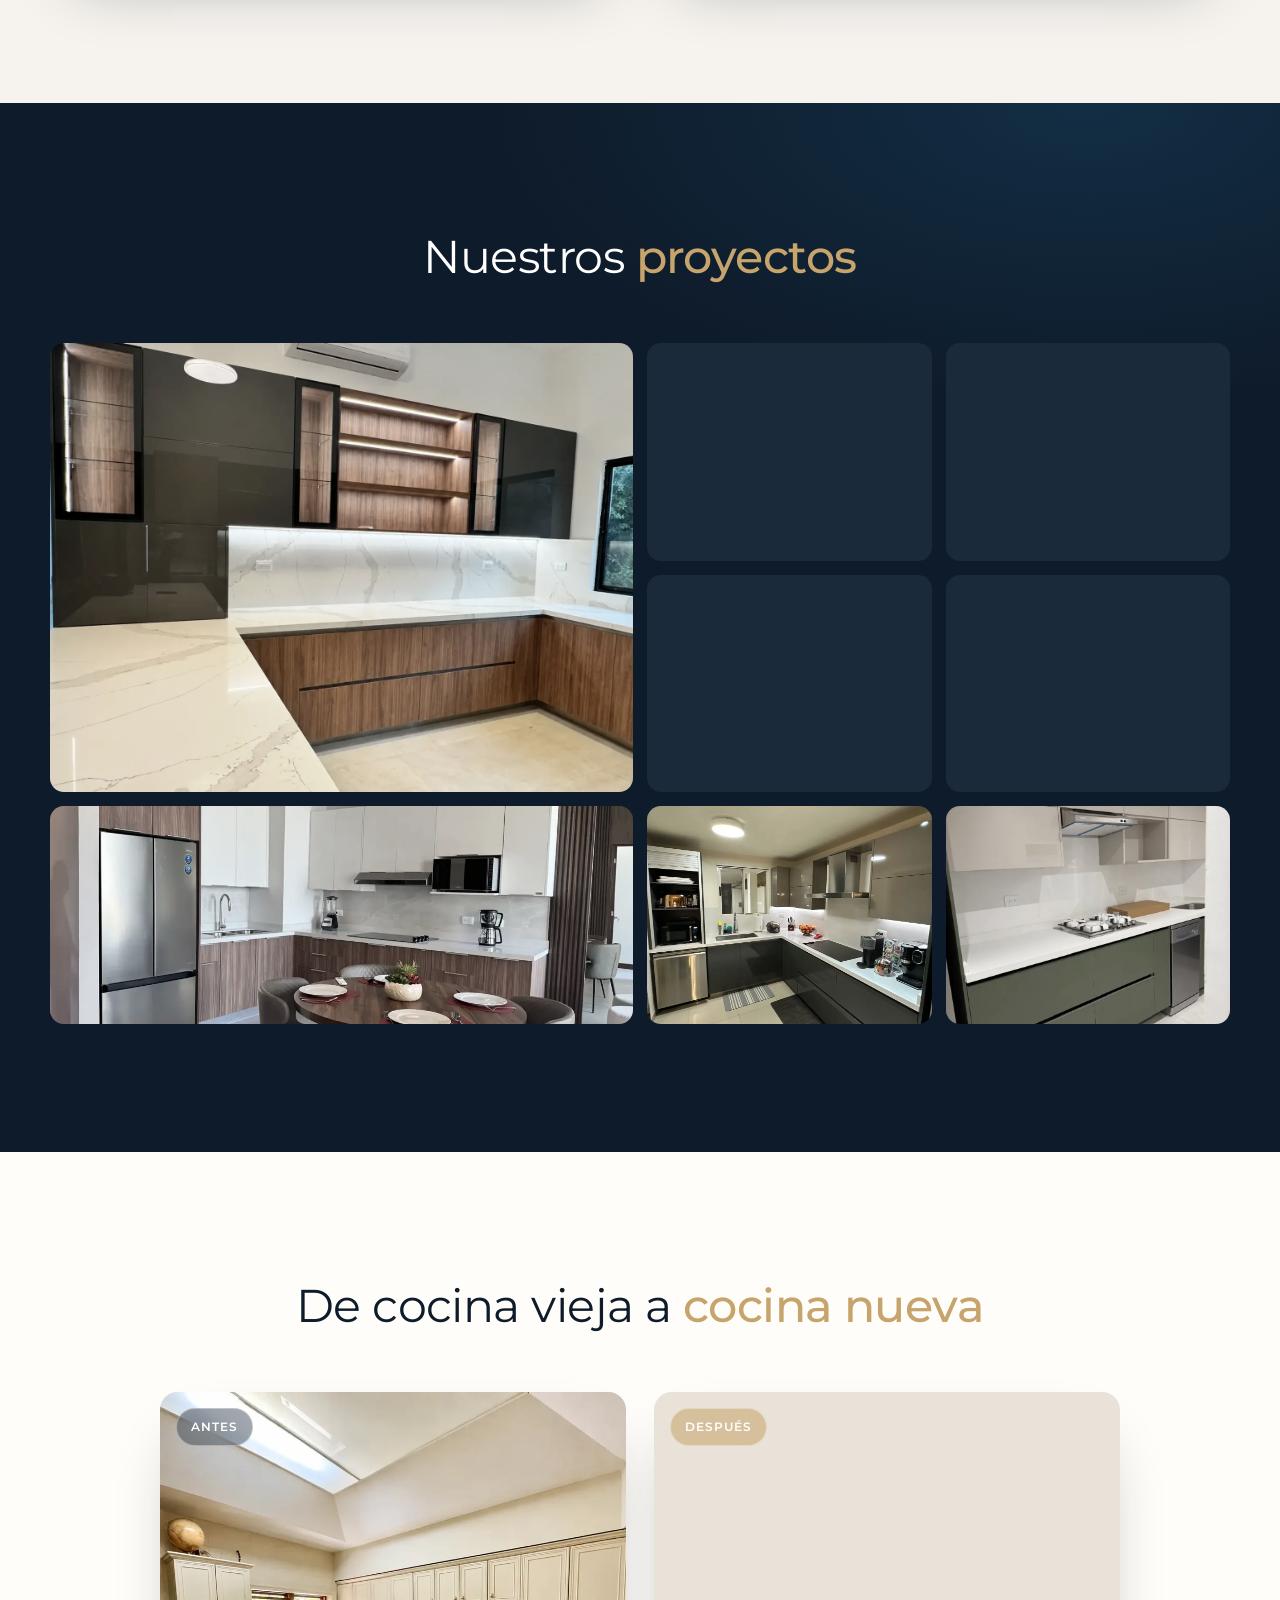
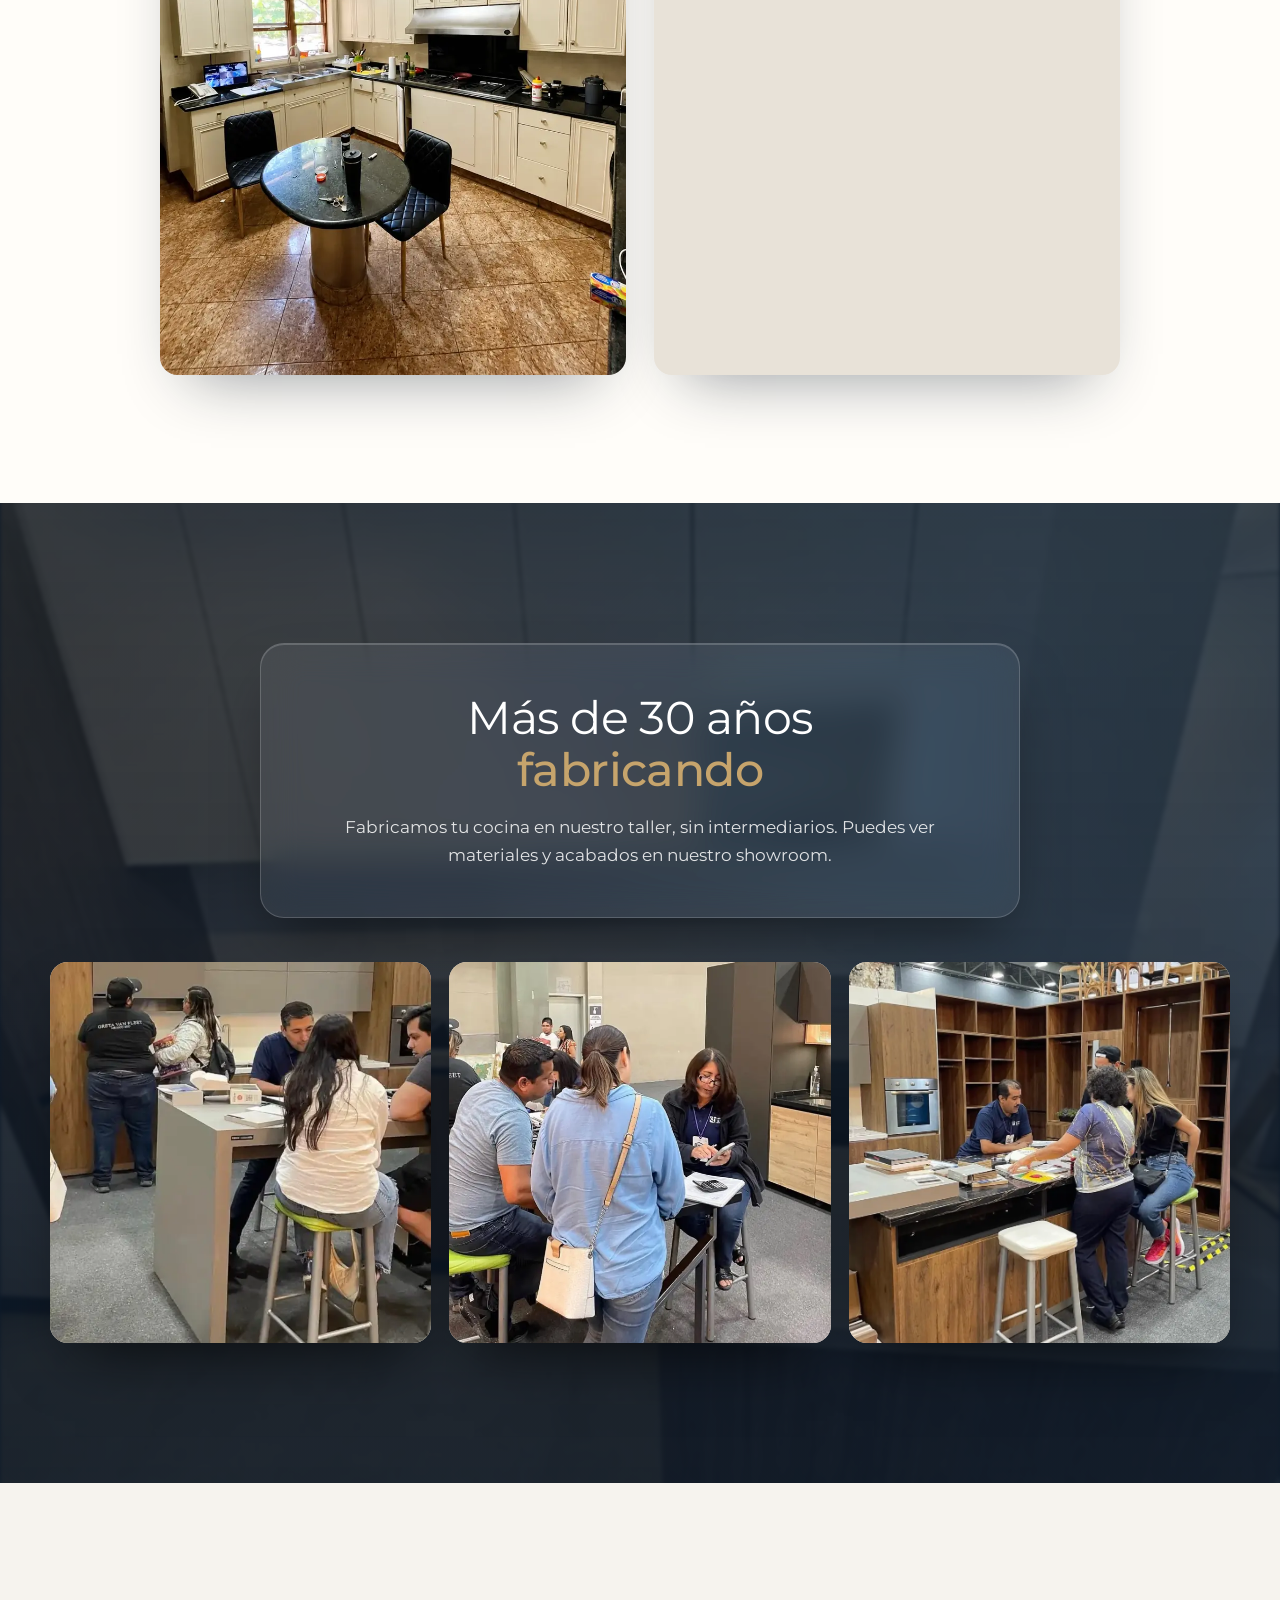
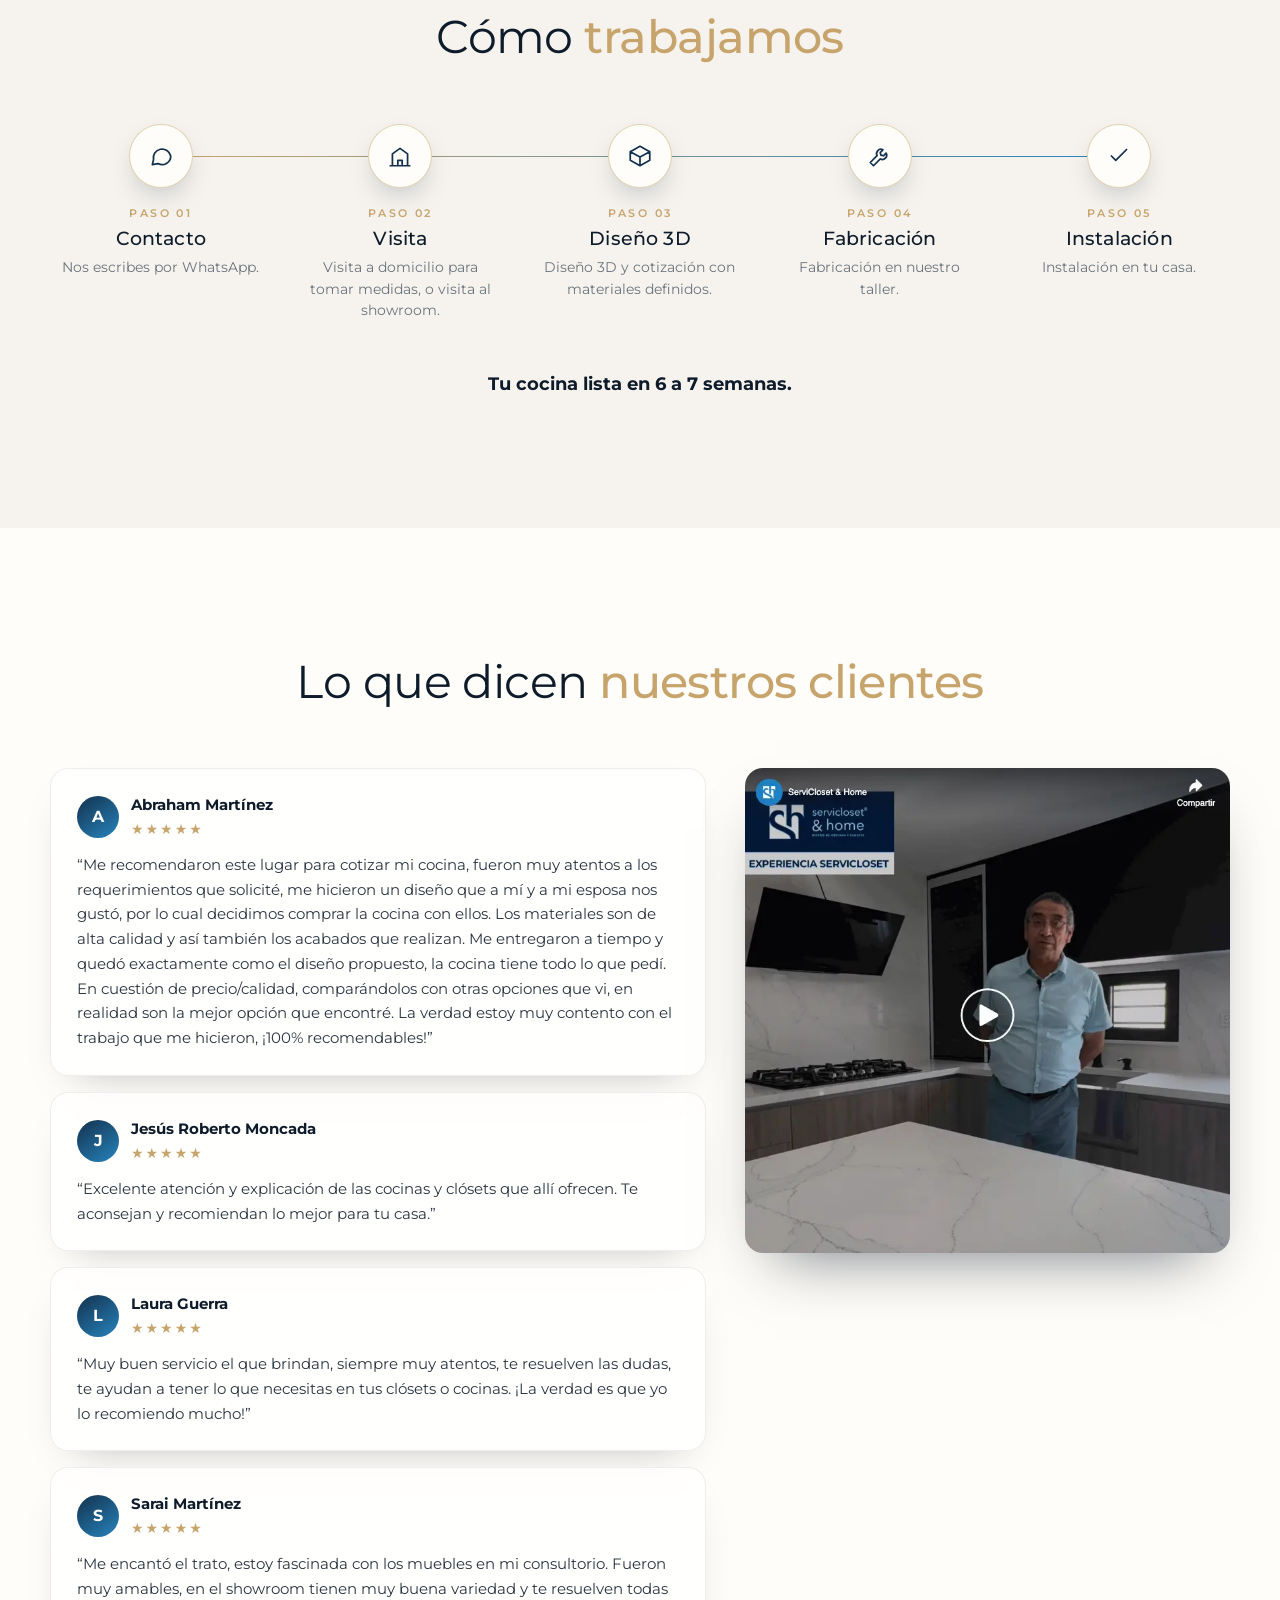
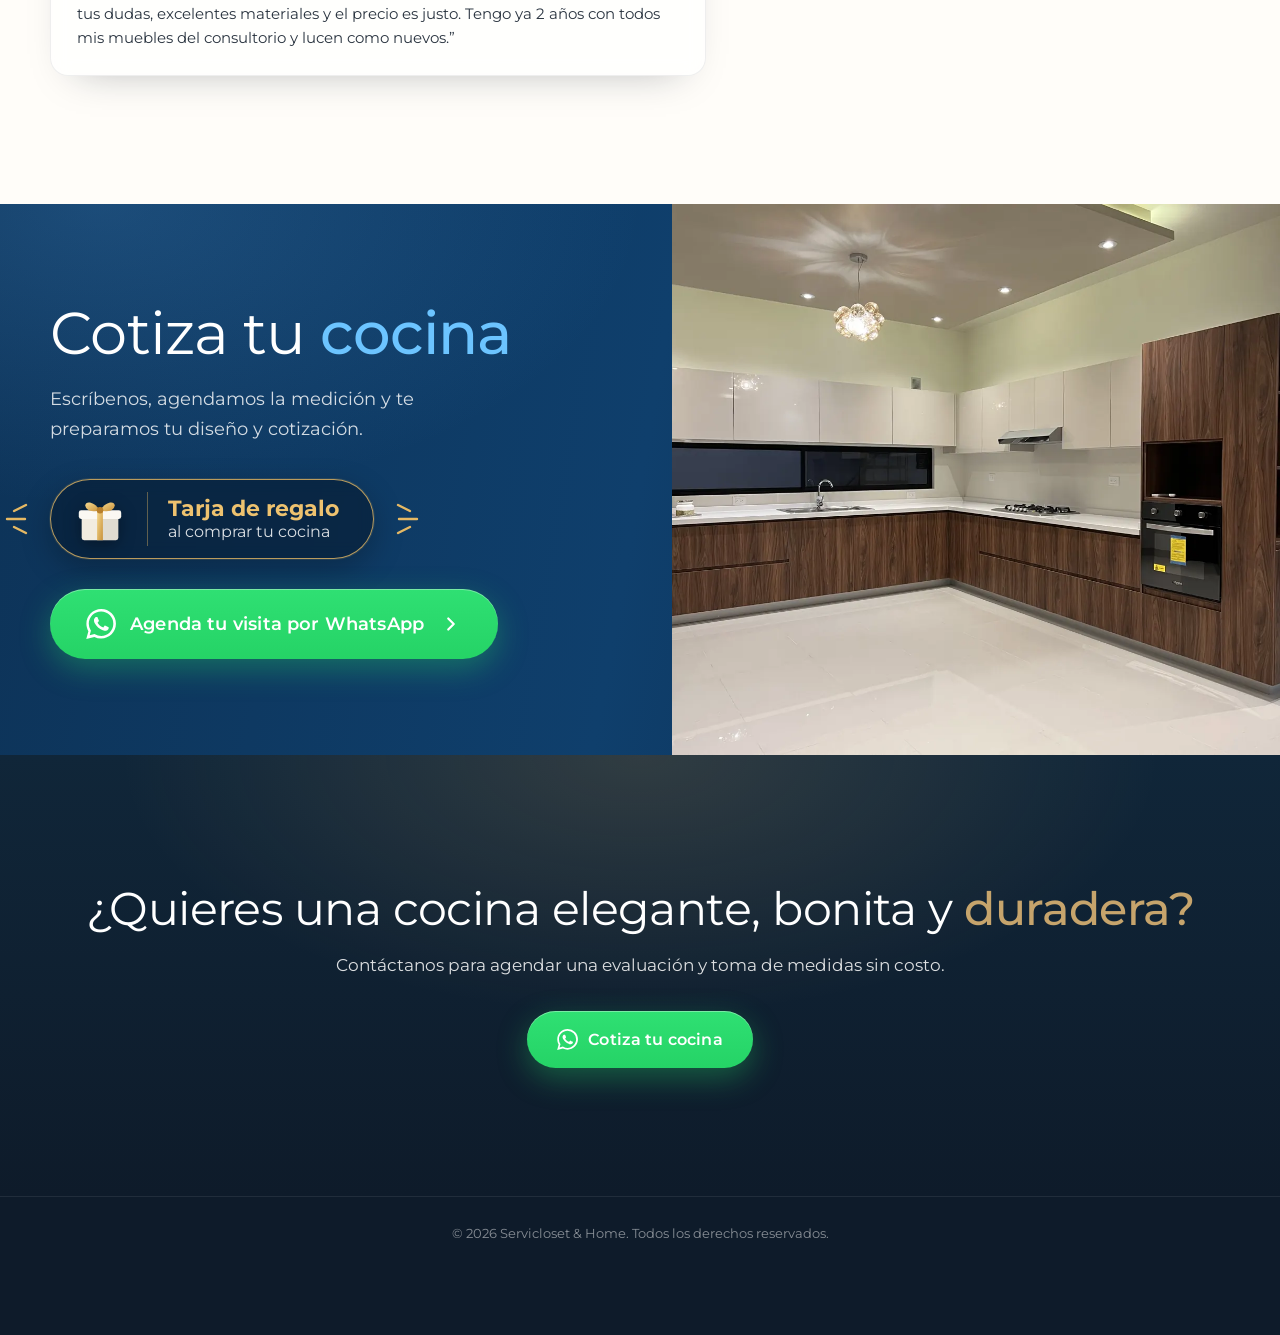
==== commit b47abb28: "Projects: first photo replaced with the higher-resolution version (1448px) Co-Authored-By: Claude So" ====
--- a/index.html
+++ b/index.html
@@ -73,7 +73,7 @@
           <h2 id="projects-title">Nuestros <em>proyectos</em></h2>
         </header>
         <div class="gallery">
-          <figure class="g-item" data-reveal><img src="assets/galeria-1-o.webp" alt="Cocina en L con alacenas negras brillantes, repisas de madera iluminadas y cubierta tipo mármol" loading="lazy" decoding="async"></figure>
+          <figure class="g-item" data-reveal><img src="assets/proyecto-principal-o.webp" alt="Cocina en L con alacenas negras brillantes, repisas de madera iluminadas y cubierta tipo mármol" loading="lazy" decoding="async"></figure>
           <figure class="g-item" data-reveal><img src="assets/galeria-2-o.webp" alt="Cocina con isla, backsplash de mármol negro y bancos verdes" loading="lazy" decoding="async"></figure>
           <figure class="g-item" data-reveal><img src="assets/galeria-3-o.webp" alt="Cocina con isla de mármol y frente de duelas oscuras" loading="lazy" decoding="async"></figure>
           <figure class="g-item" data-reveal><img src="assets/galeria-4-o.webp" alt="Cocina con isla blanca, gabinetes negros brillantes y bancos negros" loading="lazy" decoding="async"></figure>
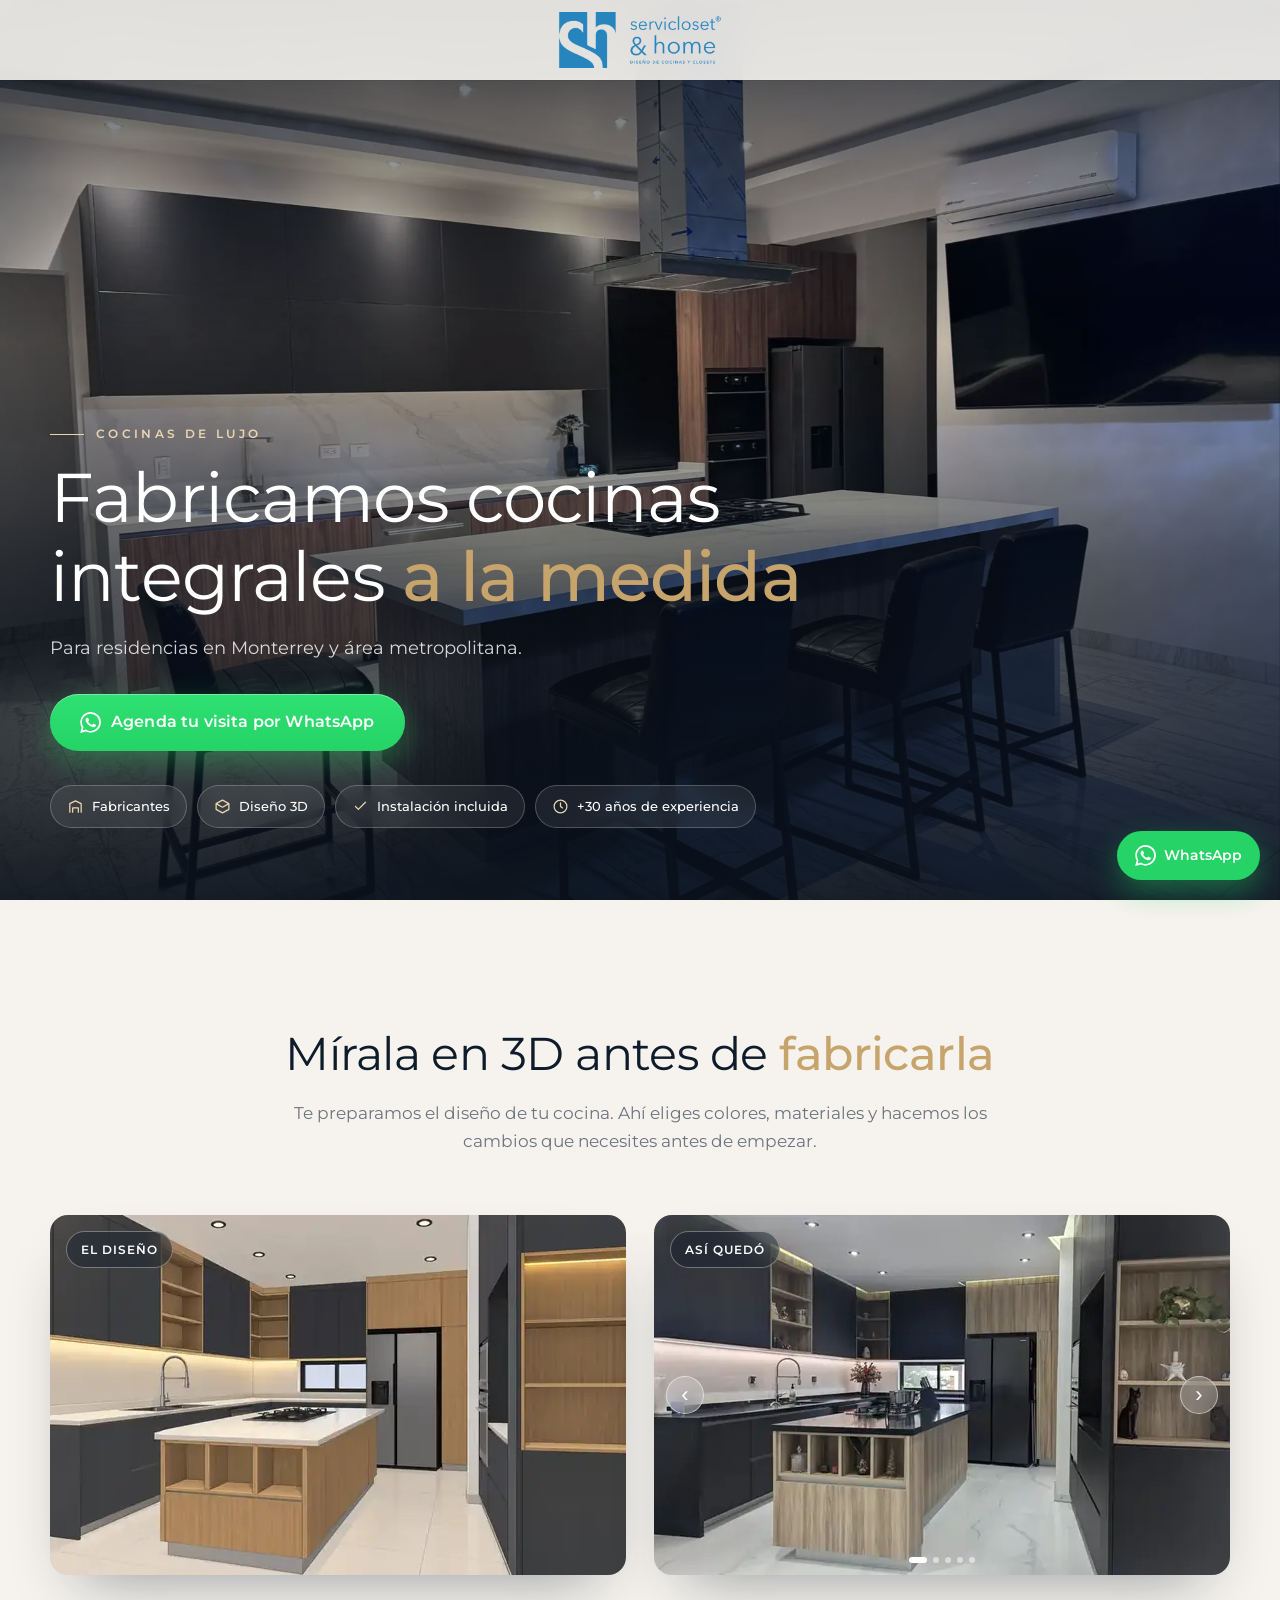
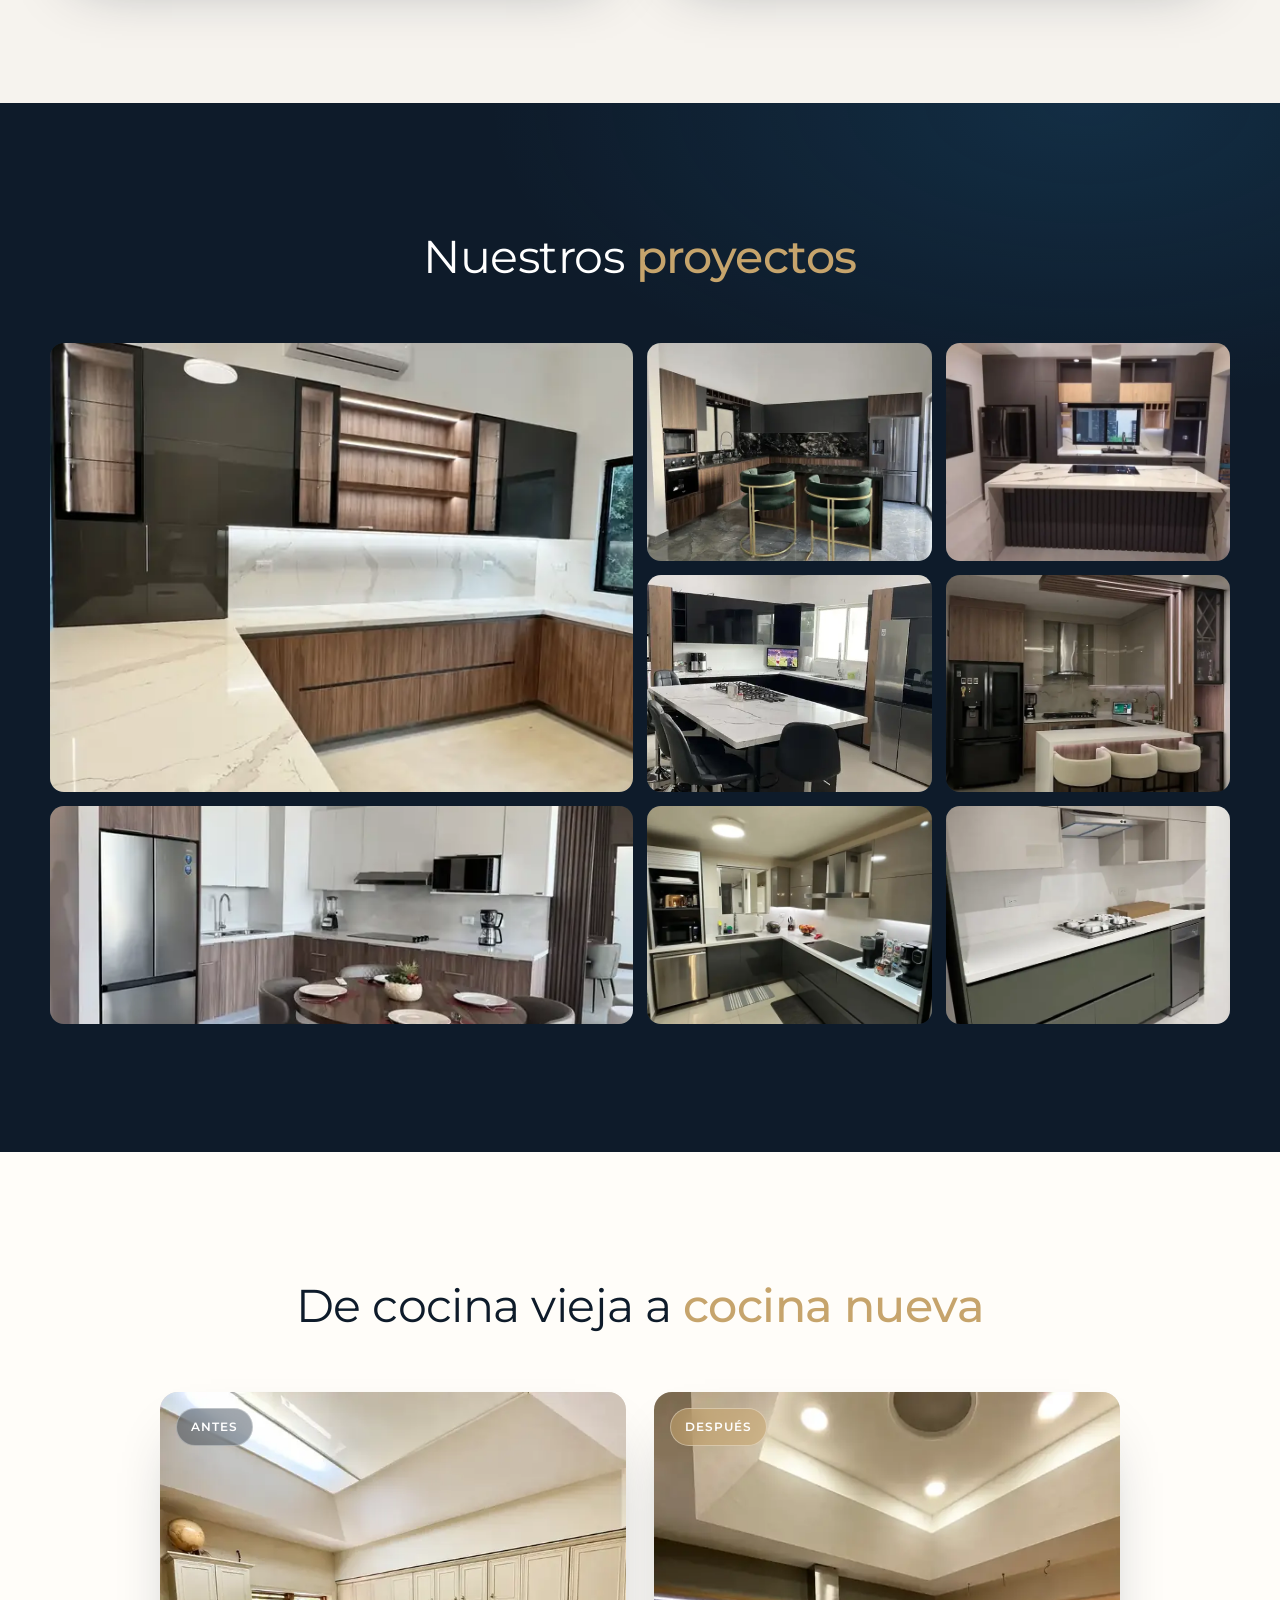
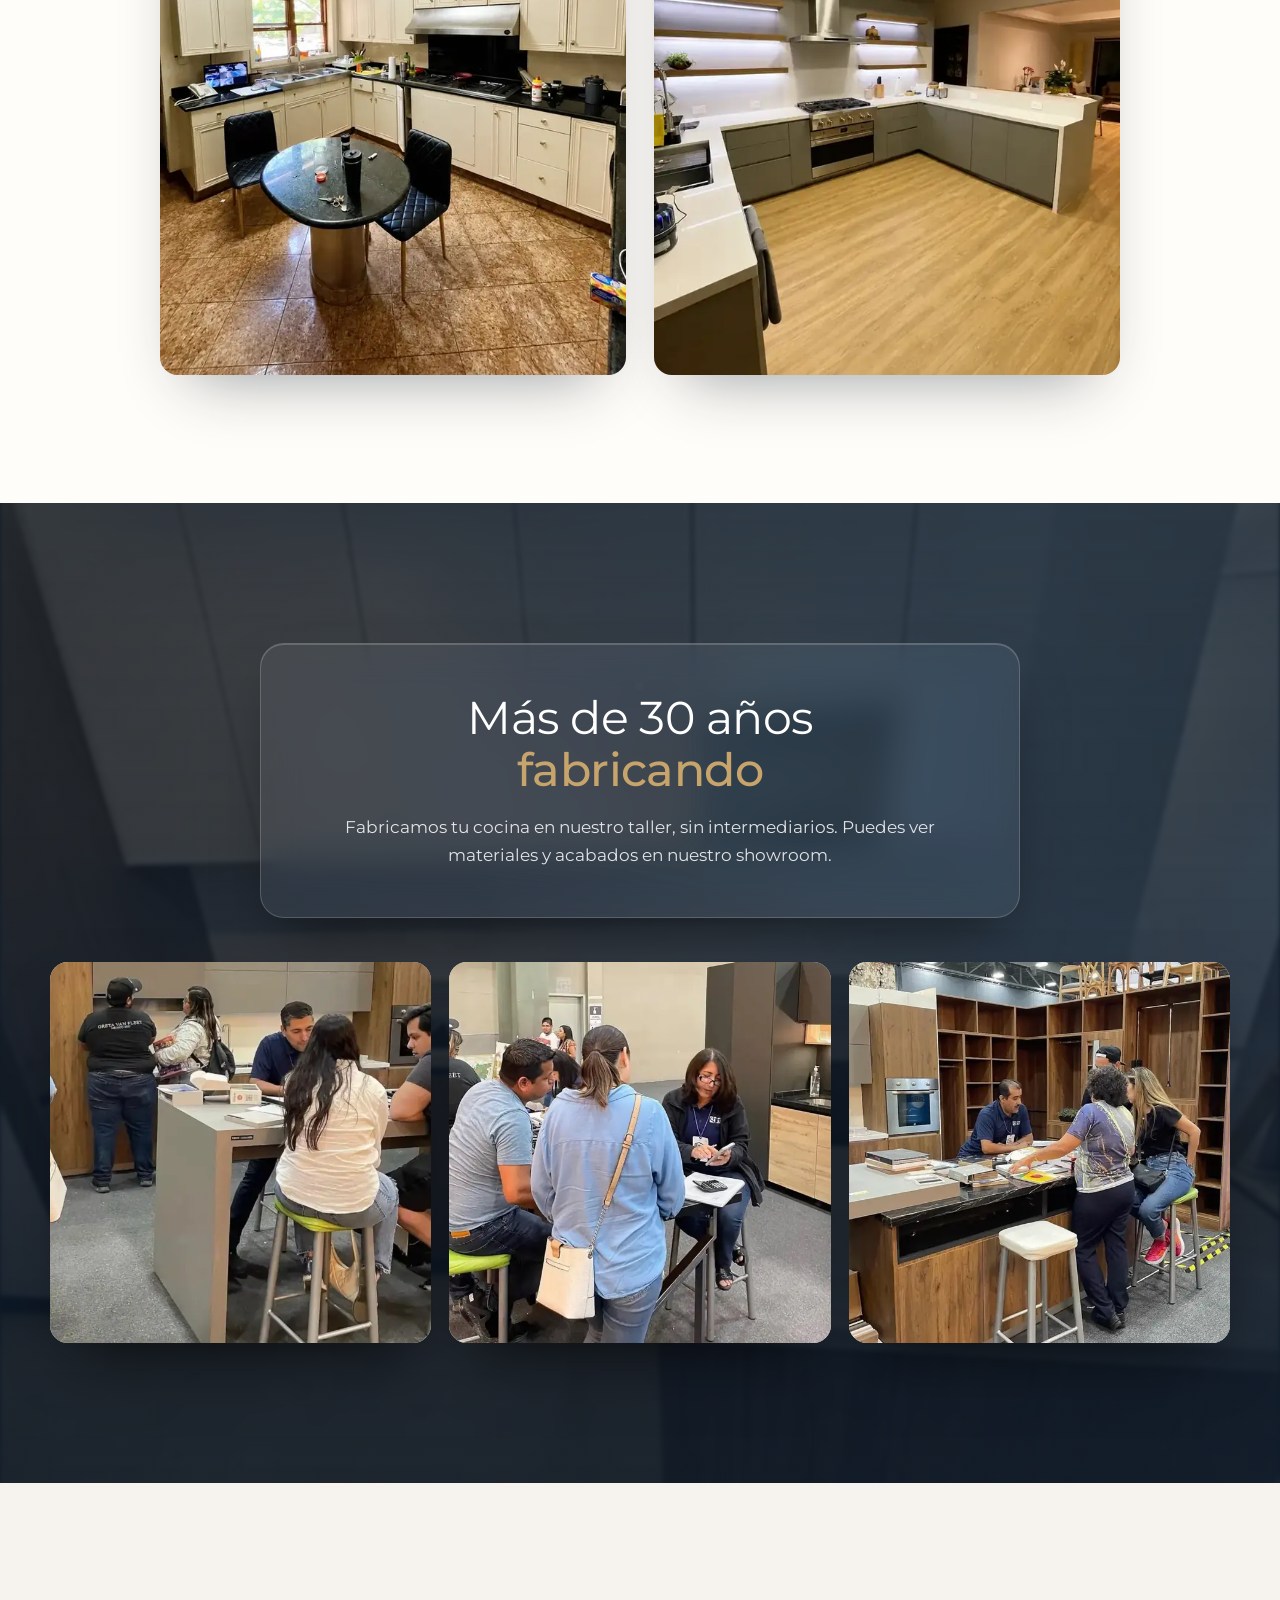
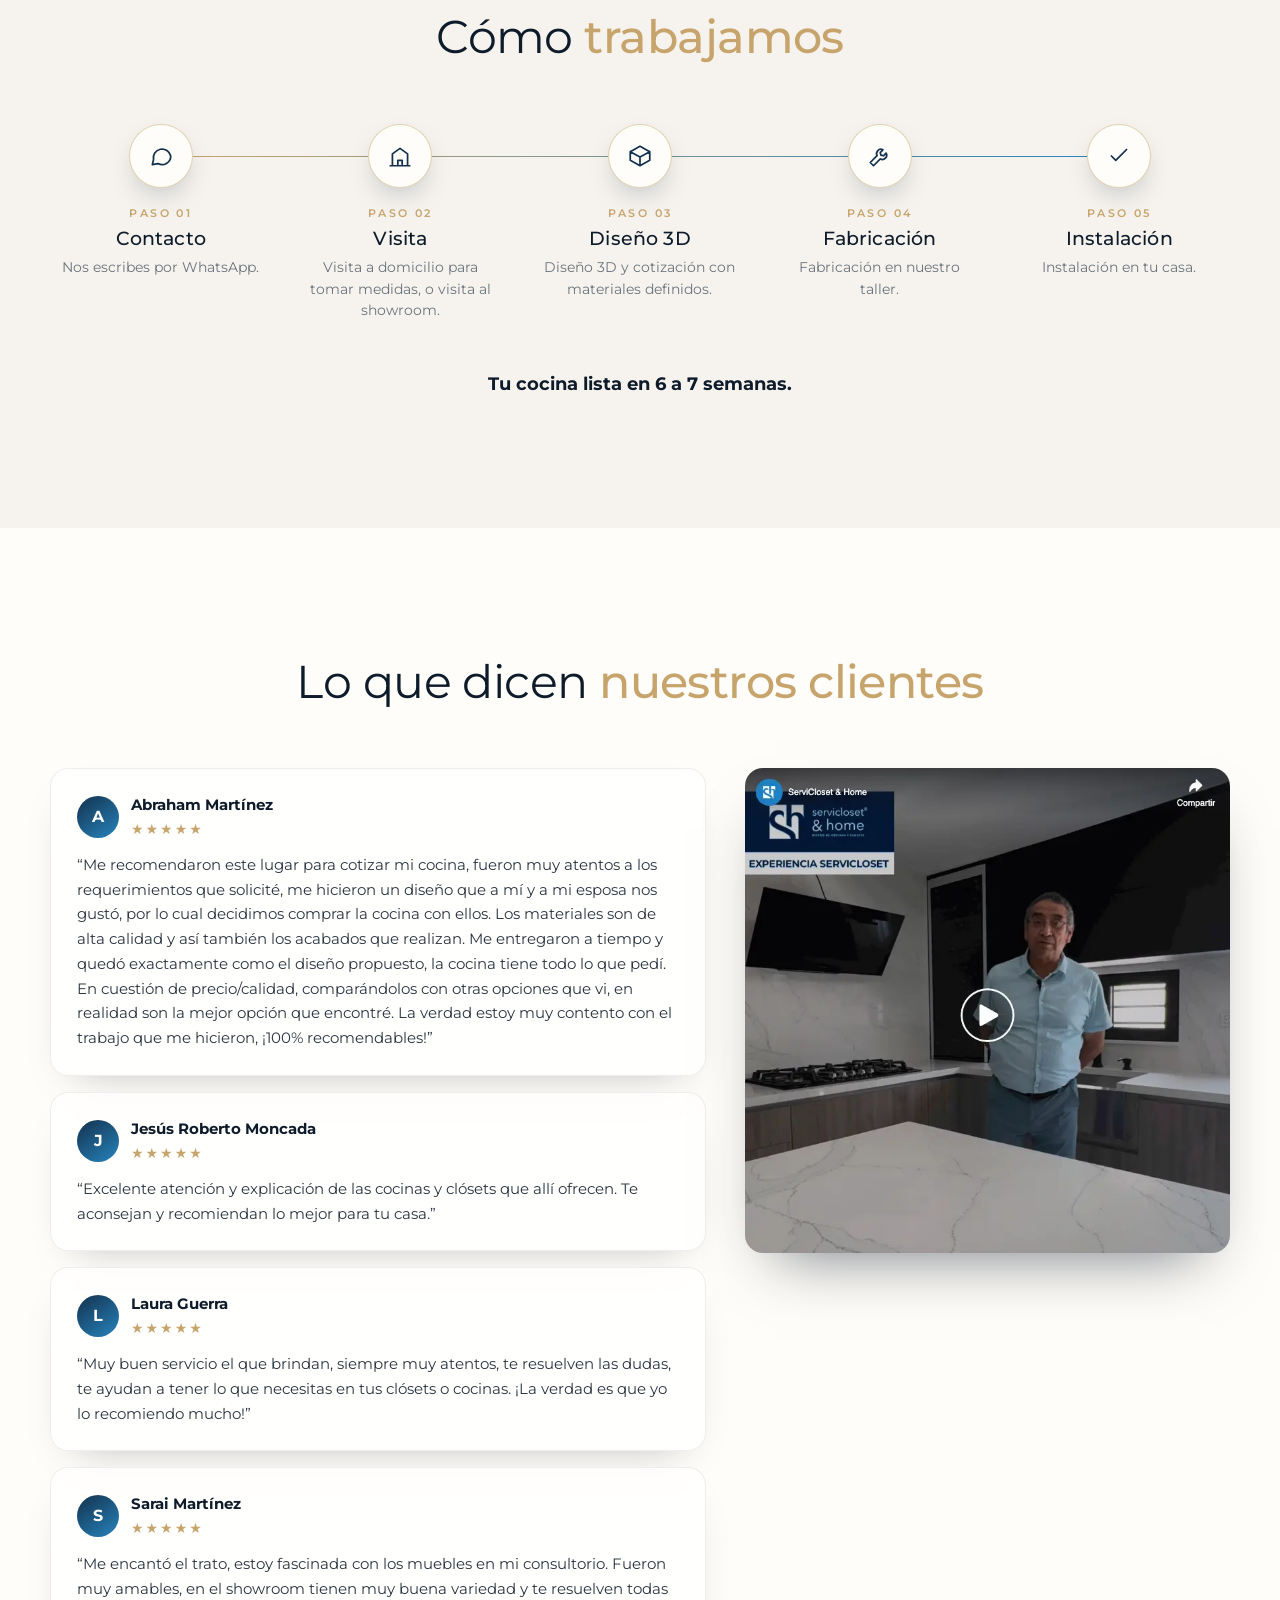
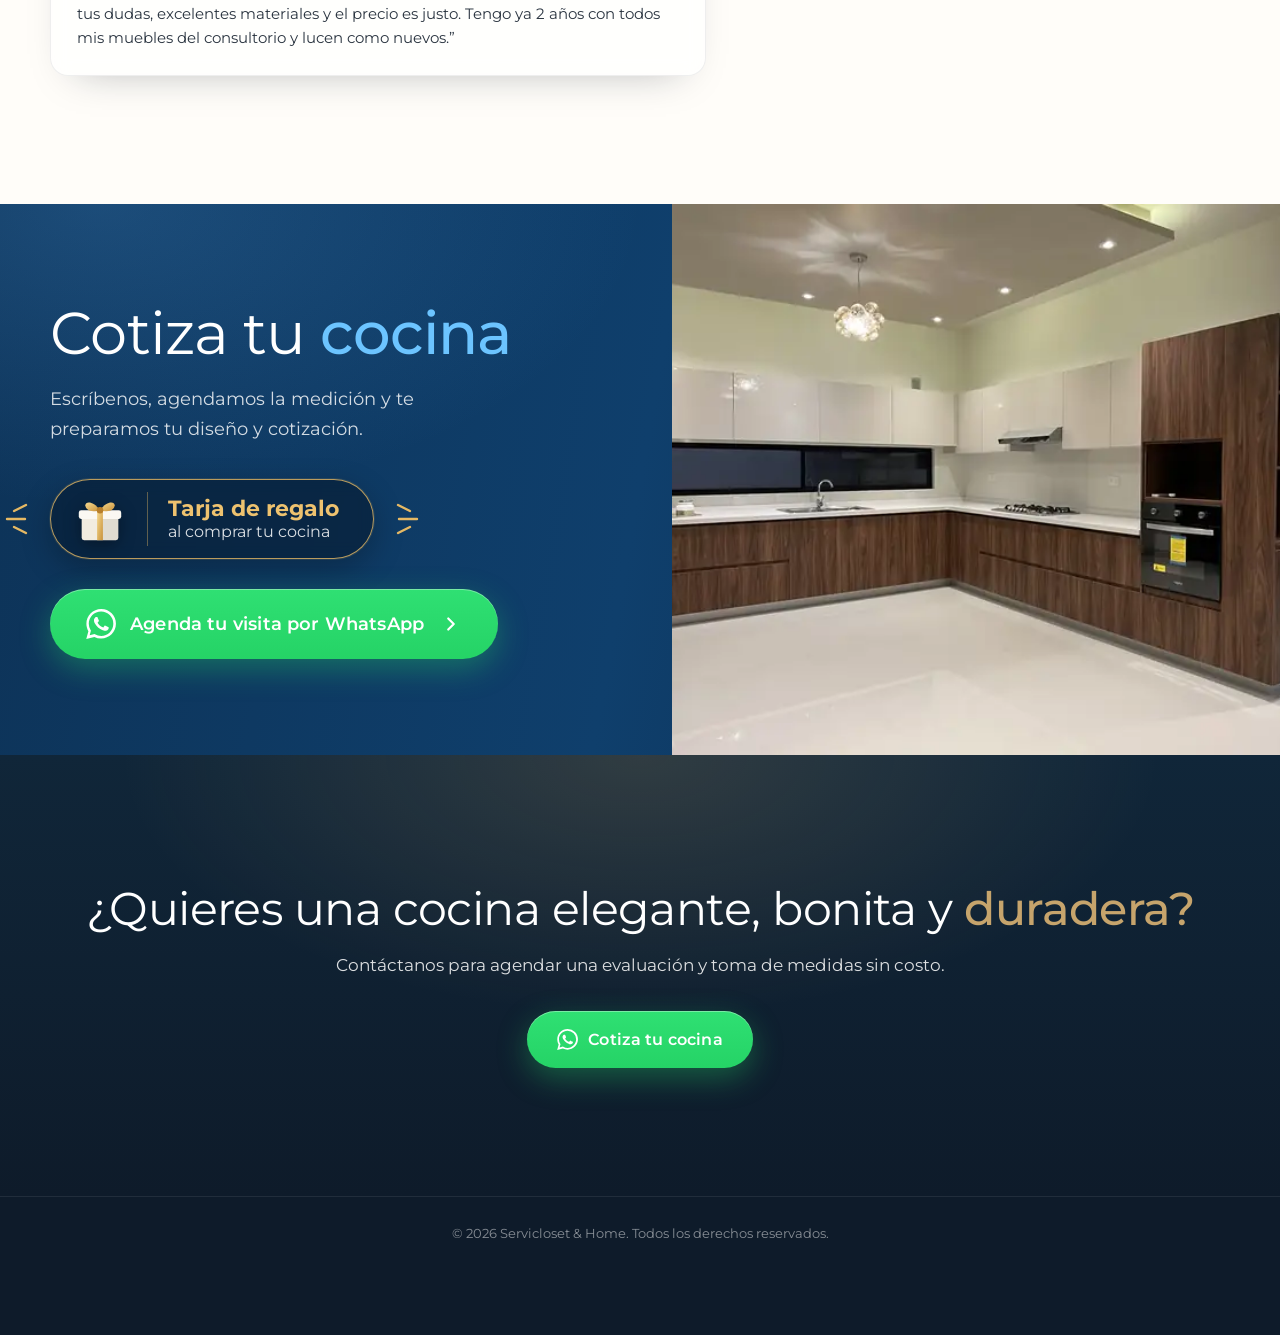
==== commit 06ff95dc: "Performance: inline critical CSS, non-blocking Google Fonts with metric-matched fallback, responsive" ====
--- a/index.html
+++ b/index.html
@@ -12,8 +12,9 @@
   <link rel="dns-prefetch" href="https://static.xx.fbcdn.net">
   <link rel="preconnect" href="https://fonts.googleapis.com">
   <link rel="preconnect" href="https://fonts.gstatic.com" crossorigin>
-  <link rel="stylesheet" href="https://fonts.googleapis.com/css2?family=Montserrat:wght@300;400;500;600;700&display=swap">
-  <link rel="stylesheet" href="styles.css?v=60">
+  <link rel="preload" as="style" href="https://fonts.googleapis.com/css2?family=Montserrat:wght@400;500;600;700&display=swap" onload="this.onload=null;this.rel='stylesheet'">
+  <noscript><link rel="stylesheet" href="https://fonts.googleapis.com/css2?family=Montserrat:wght@400;500;600;700&display=swap"></noscript>
+  <style>@font-face{font-family: "Montserrat Fallback";src: local("Arial"), local("Helvetica");size-adjust: 112%;ascent-override: 86.6%;descent-override: 22.3%;line-gap-override: 0%;}:root{--ink: #0e1b2a;--navy: #13314d;--brand: #2784bd;--sand: #f6f3ee;--stone: #e8e2d8;--paper: #fffdf9;--gold: #c6a46c;--gold-soft: #e9d6b0;--text: #2b3540;--muted: #6b747d;--wa: #25d366;--wa-dark: #1ebe5a;--radius: 18px;--serif: "Montserrat", "Montserrat Fallback", system-ui, -apple-system, "Segoe UI", sans-serif;--sans: "Montserrat", "Montserrat Fallback", system-ui, -apple-system, "Segoe UI", sans-serif;--ease: cubic-bezier(.22, .61, .36, 1);}*, *::before, *::after{box-sizing: border-box;}html{scroll-behavior: smooth;-webkit-text-size-adjust: 100%;}body{margin: 0;background: var(--paper);color: var(--text);font: 400 16px/1.65 var(--sans);overflow-x: hidden;}img{display: block;max-width: 100%;}h1, h2, h3, p, figure{margin: 0;}a{color: inherit;}.wrap{width: min(1180px, calc(100% - 40px));margin-inline: auto;}h1, h2{font-family: var(--serif);font-weight: 400;letter-spacing: -.012em;line-height: 1.14;text-wrap: balance;}h1{font-size: clamp(38px, 5.4vw, 70px);color: #fff;}h2{font-size: clamp(30px, 3.6vw, 48px);color: var(--ink);}h1 em, h2 em{font-style: normal;font-weight: 500;color: var(--gold);}.eyebrow{display: inline-flex;align-items: center;gap: 12px;margin-bottom: 18px;color: var(--gold-soft);font: 600 12px/1 var(--sans);letter-spacing: .28em;text-transform: uppercase;}.eyebrow::before{content: "";width: 34px;height: 1px;background: currentColor;}.eyebrow-dark{color: var(--gold);}.btn{position: relative;display: inline-flex;align-items: center;justify-content: center;gap: 10px;overflow: hidden;padding: 15px 26px;border-radius: 999px;font: 600 15px/1 var(--sans);letter-spacing: .01em;text-decoration: none;transition: transform .3s var(--ease), box-shadow .3s var(--ease), background-color .3s;}.btn::after{content: "";position: absolute;top: 0;bottom: 0;left: -60%;width: 40%;background: linear-gradient(100deg, transparent, rgba(255, 255, 255, .45), transparent);transform: skewX(-20deg);transition: left .7s var(--ease);}.btn:hover::after{left: 130%;}.btn:hover{transform: translateY(-2px);}.btn-wa{background: linear-gradient(180deg, #2fe073, var(--wa));color: #fff;box-shadow: 0 10px 30px rgba(37, 211, 102, .35), inset 0 1px 0 rgba(255, 255, 255, .35);}.btn-wa:hover{box-shadow: 0 16px 40px rgba(37, 211, 102, .45), inset 0 1px 0 rgba(255, 255, 255, .35);}.btn-lg{padding: 18px 30px;font-size: 16px;}.wa-ico{width: 21px;height: 21px;flex: none;fill: currentColor;}.site-header{position: fixed;inset: 0 0 auto;z-index: 50;display: flex;justify-content: center;padding: 12px 20px;background: rgba(255, 253, 249, .86);-webkit-backdrop-filter: saturate(160%) blur(16px);backdrop-filter: saturate(160%) blur(16px);box-shadow: 0 1px 0 rgba(14, 27, 42, .08);transition: box-shadow .4s, padding .4s;}.site-header.is-solid{padding: 8px 20px;box-shadow: 0 6px 24px rgba(14, 27, 42, .1);}.brand{display: inline-flex;align-items: center;gap: 14px;text-decoration: none;}.brand-logo{display: block;width: 170px;height: auto;transition: width .4s;}.hero{position: relative;min-height: 100svh;display: flex;align-items: flex-end;overflow: hidden;background: var(--ink);isolation: isolate;}.hero-media{position: absolute;inset: -6% 0;z-index: -2;will-change: transform;}.hero-media img{width: 100%;height: 100%;object-fit: cover;object-position: center 85%;transform: none;}.hero::before{content: "";position: absolute;inset: 0;z-index: -1;background: linear-gradient(0deg, rgba(10, 18, 28, .92) 0%, rgba(10, 18, 28, .6) 38%, rgba(10, 18, 28, .12) 62%, rgba(10, 18, 28, .55) 88%, rgba(10, 18, 28, .8) 100%);}.hero-inner{padding: 140px 0 72px;}.hero h1{max-width: 17ch;margin-bottom: 18px;}.hero-sub{margin-bottom: 30px;color: rgba(255, 255, 255, .82);font-size: 18px;}.chips{display: flex;flex-wrap: wrap;gap: 10px;margin: 34px 0 0;padding: 0;list-style: none;}.chips li{display: inline-flex;align-items: center;gap: 8px;padding: 10px 16px;border: 1px solid rgba(255, 255, 255, .22);border-radius: 999px;background: rgba(255, 255, 255, .08);-webkit-backdrop-filter: blur(10px);backdrop-filter: blur(10px);color: #fff;font-size: 13px;font-weight: 500;}.chips svg{width: 17px;height: 17px;fill: none;stroke: var(--gold-soft);stroke-width: 1.8;stroke-linecap: round;stroke-linejoin: round;}.sec{padding: clamp(72px, 10vw, 128px) 0;}.sec-sand{background: var(--sand);}.sec-light{background: var(--paper);}.sec-ink{background: radial-gradient(1000px 500px at 85% 0%, rgba(39, 132, 189, .18), transparent 60%), var(--ink);}.sec-ink h2{color: #fff;}.sec-head{max-width: 760px;margin: 0 auto clamp(36px, 5vw, 60px);text-align: center;}.sec-head .eyebrow{justify-content: center;}.sec-head p{margin-top: 18px;color: var(--muted);font-size: 17px;}.frame{position: relative;overflow: hidden;border-radius: var(--radius);background: var(--stone);box-shadow: 0 30px 60px -30px rgba(14, 27, 42, .45);}.frame img{width: 100%;height: 100%;aspect-ratio: 16 / 10;object-fit: cover;transition: transform 1.2s var(--ease);}.frame:hover img{transform: scale(1.04);}.frame-tall img{aspect-ratio: 4 / 5;}.glass-tag{position: absolute;top: 16px;left: 16px;z-index: 2;padding: 8px 14px;border: 1px solid rgba(255, 255, 255, .35);border-radius: 999px;background: rgba(14, 27, 42, .38);-webkit-backdrop-filter: blur(12px);backdrop-filter: blur(12px);color: #fff;font-size: 12px;font-weight: 600;letter-spacing: .08em;text-transform: uppercase;}.glass-tag-accent{background: rgba(198, 164, 108, .55);}.duo{display: grid;grid-template-columns: 1fr 1fr;gap: clamp(14px, 2.4vw, 28px);}.duo-narrow{max-width: 960px;margin-inline: auto;}.asi-carousel .asi-slide{position: absolute;inset: 0;opacity: 0;transition: opacity .6s var(--ease), transform 1.2s var(--ease);}.asi-carousel .asi-slide.active{position: relative;opacity: 1;}.asi-arrow{position: absolute;top: 50%;z-index: 2;width: 38px;height: 38px;margin-top: -19px;border: 1px solid rgba(255, 255, 255, .5);border-radius: 50%;background: rgba(255, 255, 255, .22);-webkit-backdrop-filter: blur(10px);backdrop-filter: blur(10px);color: #fff;font-size: 22px;line-height: 1;cursor: pointer;transition: background-color .3s;}.asi-arrow:hover{background: rgba(255, 255, 255, .4);}.asi-prev{left: 12px;}.asi-next{right: 12px;}.asi-dots{position: absolute;bottom: 12px;left: 0;right: 0;z-index: 2;display: flex;justify-content: center;gap: 6px;}.asi-dots span{width: 6px;height: 6px;border-radius: 50%;background: rgba(255, 255, 255, .5);transition: width .3s, background-color .3s;}.asi-dots span.active{width: 18px;border-radius: 3px;background: #fff;}.gallery{display: grid;grid-template-columns: repeat(4, 1fr);grid-auto-rows: clamp(150px, 17vw, 230px);gap: 14px;}.g-item{overflow: hidden;border-radius: 14px;background: #1a2a3b;}.gallery{grid-auto-flow: dense;}.g-item:nth-child(1){grid-column: span 2;grid-row: span 2;}.g-item:nth-child(6){grid-column: span 2;}.g-item img{width: 100%;height: 100%;object-fit: cover;transition: transform 1.2s var(--ease), filter .6s;filter: saturate(.92);}.g-item:hover img{transform: scale(1.06);filter: saturate(1.05);}.band{position: relative;overflow: hidden;padding: clamp(84px, 11vw, 140px) 0;background: var(--ink);isolation: isolate;}.band-media{position: absolute;inset: -18% 0;z-index: -2;will-change: transform;}.band-media img{width: 100%;height: 100%;object-fit: cover;filter: blur(2px) saturate(.9);}.band::before{content: "";position: absolute;inset: 0;z-index: -1;background: linear-gradient(180deg, rgba(14, 27, 42, .78), rgba(14, 27, 42, .9));}.glass-panel{padding: clamp(28px, 4vw, 48px);border: 1px solid rgba(255, 255, 255, .18);border-radius: 24px;background: rgba(255, 255, 255, .07);-webkit-backdrop-filter: blur(18px) saturate(140%);backdrop-filter: blur(18px) saturate(140%);box-shadow: 0 30px 60px -20px rgba(0, 0, 0, .5), inset 0 1px 0 rgba(255, 255, 255, .18);color: rgba(255, 255, 255, .85);}.glass-panel h2{margin-bottom: 16px;color: #fff;}.glass-panel p{font-size: 17px;}.glass-center{max-width: 720px;margin: 0 auto 44px;text-align: center;}.glass-center .eyebrow{justify-content: center;}.trio{display: grid;grid-template-columns: repeat(3, 1fr);gap: 18px;}.trio .frame{box-shadow: 0 30px 60px -25px rgba(0, 0, 0, .7);}.steps{position: relative;display: grid;grid-template-columns: repeat(5, 1fr);gap: 18px;margin: 0;padding: 0;list-style: none;counter-reset: s;}.steps::before, .steps::after{content: "";position: absolute;top: 32px;left: 10%;height: 1px;}.steps::before{right: 10%;background: rgba(14, 27, 42, .14);}.steps::after{width: 0;background: linear-gradient(90deg, var(--gold), var(--brand));transition: width 1.8s var(--ease) .2s;}.steps.in::after{width: 80%;}.steps li{position: relative;z-index: 1;display: flex;flex-direction: column;align-items: center;text-align: center;opacity: 0;transform: translateY(16px);transition: opacity .6s var(--ease), transform .6s var(--ease);}.steps.in li{opacity: 1;transform: none;}.steps.in li:nth-child(2){transition-delay: .2s;}.steps.in li:nth-child(3){transition-delay: .4s;}.steps.in li:nth-child(4){transition-delay: .6s;}.steps.in li:nth-child(5){transition-delay: .8s;}.step-icon{display: grid;place-items: center;width: 64px;height: 64px;margin-bottom: 16px;border: 1px solid rgba(198, 164, 108, .5);border-radius: 50%;background: var(--paper);box-shadow: 0 12px 30px -12px rgba(14, 27, 42, .35);transition: transform .4s var(--ease), background-color .4s;}.step-icon svg{width: 26px;height: 26px;fill: none;stroke: var(--navy);stroke-width: 1.6;stroke-linecap: round;stroke-linejoin: round;}.steps li:hover .step-icon{transform: translateY(-4px);background: var(--ink);}.steps li:hover .step-icon svg{stroke: var(--gold-soft);}.steps b{color: var(--gold);font-size: 11px;font-weight: 600;letter-spacing: .22em;text-transform: uppercase;}.steps h3{margin: 6px 0;color: var(--ink);font: 500 19px/1.2 var(--sans);letter-spacing: .01em;}.steps p{max-width: 200px;color: var(--muted);font-size: 14px;line-height: 1.55;}.pill-note{margin: 48px auto 0;color: var(--ink);font-size: 18px;font-weight: 700;text-align: center;}.reviews-layout{display: grid;grid-template-columns: 1.15fr .85fr;gap: clamp(20px, 3vw, 40px);align-items: start;}.reviews{display: grid;gap: 16px;}.review{padding: 24px 26px;border: 1px solid rgba(14, 27, 42, .07);border-radius: var(--radius);background: rgba(255, 255, 255, .7);-webkit-backdrop-filter: blur(10px);backdrop-filter: blur(10px);box-shadow: 0 18px 40px -26px rgba(14, 27, 42, .35);transition: transform .4s var(--ease), box-shadow .4s var(--ease);}.review:hover{transform: translateY(-3px);box-shadow: 0 26px 50px -26px rgba(14, 27, 42, .45);}.review header{display: flex;align-items: center;gap: 12px;margin-bottom: 12px;}.review header div{display: flex;flex-direction: column;}.review strong{color: var(--ink);font-size: 15px;}.avatar{display: grid;place-items: center;width: 42px;height: 42px;border-radius: 50%;background: linear-gradient(145deg, var(--navy), var(--brand));color: #fff;font-weight: 700;}.stars{color: var(--gold);font-size: 14px;letter-spacing: 2px;}.review p{color: var(--text);font-size: 15px;}.video{position: sticky;top: 100px;overflow: hidden;aspect-ratio: 1;border-radius: var(--radius);background: #000;box-shadow: 0 30px 60px -30px rgba(14, 27, 42, .6);}.video iframe{width: 100%;height: 100%;border: 0;}.fb-shield{position: absolute;z-index: 3;}.fb-shield-top{top: 0;left: 0;right: 0;height: 16%;}.fb-shield-corner{right: 0;bottom: 0;width: 13%;height: 12%;}.closing{padding: clamp(80px, 10vw, 130px) 0;background: radial-gradient(800px 400px at 50% 0%, rgba(198, 164, 108, .18), transparent 65%), linear-gradient(180deg, #102639, var(--ink));color: rgba(255, 255, 255, .85);text-align: center;}.closing h2{color: #fff;margin-bottom: 16px;}.closing p{margin-bottom: 32px;font-size: 17px;}.site-footer{padding: 26px 20px 90px;background: var(--ink);border-top: 1px solid rgba(255, 255, 255, .08);color: rgba(255, 255, 255, .5);font-size: 13px;text-align: center;}.wa-float{position: fixed;right: 20px;bottom: 20px;z-index: 60;display: inline-flex;align-items: center;gap: 8px;padding: 13px 18px;border-radius: 999px;background: var(--wa);color: #fff;font-weight: 600;font-size: 14px;text-decoration: none;box-shadow: 0 12px 30px rgba(37, 211, 102, .4);transition: opacity .35s, transform .35s var(--ease);}.wa-float:hover{background: var(--wa-dark);}.wa-float.is-hidden{opacity: 0;transform: translateY(16px);pointer-events: none;}[data-reveal]{opacity: 0;transform: translateY(26px);transition: opacity .9s var(--ease) var(--d, 0ms), transform .9s var(--ease) var(--d, 0ms);}[data-reveal].in{opacity: 1;transform: none;}@media (max-width: 900px){.gallery{grid-template-columns: repeat(2, 1fr);grid-auto-rows: 170px;}.g-item:nth-child(1), .g-item:nth-child(6){grid-column: span 2;grid-row: span 1;}.reviews-layout{grid-template-columns: 1fr;}.video{position: relative;top: 0;max-width: 520px;width: 100%;margin-inline: auto;}.steps{grid-template-columns: 1fr;gap: 26px;max-width: 460px;margin-inline: auto;}.steps::before, .steps::after{top: 32px;bottom: 32px;left: 31px;right: auto;width: 1px;height: auto;}.steps::after{height: 0;bottom: auto;transition: height 1.8s var(--ease) .2s;}.steps.in::after{width: 1px;height: calc(100% - 64px);}.steps li{display: grid;grid-template-columns: 64px 1fr;column-gap: 18px;align-items: start;text-align: left;}.step-icon{grid-row: 1 / span 3;margin: 0;}.steps b, .steps h3, .steps p{grid-column: 2;}.steps b{margin-top: 6px;}.steps h3{margin: 2px 0 4px;}.steps p{max-width: none;}}@media (max-width: 640px){body{font-size: 15px;}.wrap{width: calc(100% - 32px);}.site-header{padding: 12px 16px;}.brand-logo{width: 132px;}.hero{display: block;min-height: 0;height: auto;max-height: none;}.hero-media{position: relative;inset: auto;height: auto;transform: none !important;}.hero-media img{height: auto;aspect-ratio: 4 / 3.1;object-position: center bottom;transform: none;}.hero-media::after{content: "";position: absolute;inset: 0;background: linear-gradient(180deg, rgba(14, 27, 42, .55) 0%, rgba(14, 27, 42, 0) 30%, rgba(14, 27, 42, 0) 70%, var(--ink) 100%);}.hero::before{display: none;}.hero-inner{position: relative;margin-top: -26px;padding: 0 0 36px;}.hero h1{font-size: 36px;}.hero-sub{font-size: 16px;margin-bottom: 24px;}.btn-lg{padding: 13px 20px;font-size: 14px;}.btn-lg .wa-ico{width: 18px;height: 18px;}.closing .btn-lg, .glass-panel .btn-lg{margin-inline: auto;}.chips{display: grid;grid-template-columns: 1fr 1fr;gap: 8px;margin-top: 22px;}.chips li{min-width: 0;padding: 8px 10px;font-size: 11px;line-height: 1.25;}.chips svg{width: 15px;height: 15px;flex: none;}.eyebrow{gap: 8px;font-size: 10px;letter-spacing: .2em;}.eyebrow::before{width: 20px;}h2{font-size: 30px;}.duo, .trio{grid-template-columns: 1fr 1fr;gap: 10px;}.trio .frame:last-child{grid-column: span 2;}.glass-tag{top: 10px;left: 10px;padding: 6px 10px;font-size: 10px;}.asi-arrow{width: 30px;height: 30px;margin-top: -15px;font-size: 18px;}.asi-prev{left: 8px;}.asi-next{right: 8px;}.gallery{grid-auto-rows: 140px;gap: 8px;}.glass-panel{text-align: center;}.glass-panel .eyebrow{justify-content: center;}.review{padding: 20px;}.wa-float{right: 14px;bottom: 14px;padding: 11px 15px;font-size: 13px;}}@media (prefers-reduced-motion: reduce){html{scroll-behavior: auto;}*, *::before, *::after{animation: none !important;transition: none !important;}[data-reveal], .steps li{opacity: 1;transform: none;}}.video{background: #000 url("assets/video-poster.webp") center / cover no-repeat;}.video iframe{opacity: 0;transition: opacity .4s ease;}.video iframe.ready{opacity: 1;}@media (max-width: 640px){.sec-light[aria-labelledby="ba-title"]{padding: 56px 0 60px;}#ba-title{font-size: 40px;line-height: 1.1;letter-spacing: -.015em;}.sec-light[aria-labelledby="ba-title"] .sec-head{margin-bottom: 28px;}.trio{grid-template-columns: 1fr;gap: 14px;}.trio .frame:last-child{grid-column: auto;}.trio .frame img{aspect-ratio: 4 / 3;}}.zoomable{cursor: zoom-in;}.lightbox{width: 100vw;height: 100vh;max-width: none;max-height: none;margin: 0;padding: 0;border: 0;background: rgba(8, 14, 22, .92);}.lightbox::backdrop{background: rgba(8, 14, 22, .6);-webkit-backdrop-filter: blur(6px);backdrop-filter: blur(6px);}.lightbox[open]{display: grid;place-items: center;animation: lbIn .3s var(--ease);}.lightbox img{max-width: min(94vw, 1400px);max-height: 88vh;width: auto;height: auto;border-radius: 12px;box-shadow: 0 30px 80px rgba(0, 0, 0, .5);}.lb-close, .lb-nav{position: fixed;display: grid;place-items: center;border: 1px solid rgba(255, 255, 255, .35);border-radius: 50%;background: rgba(255, 255, 255, .12);-webkit-backdrop-filter: blur(10px);backdrop-filter: blur(10px);color: #fff;line-height: 1;cursor: pointer;transition: background-color .3s;}.lb-close:hover, .lb-nav:hover{background: rgba(255, 255, 255, .25);}.lb-close{top: 18px;right: 18px;width: 44px;height: 44px;font-size: 28px;}.lb-nav{top: 50%;width: 46px;height: 46px;margin-top: -23px;font-size: 26px;}.lb-prev{left: 18px;}.lb-next{right: 18px;}.lightbox.single .lb-nav{display: none;}@keyframes lbIn{from{opacity: 0;transform: scale(.97);}to{opacity: 1;transform: none;}}@media (max-width: 640px){#diseno .duo, .sec-light[aria-labelledby="ba-title"] .duo{grid-template-columns: 1fr;gap: 14px;}#diseno .frame img, .sec-light[aria-labelledby="ba-title"] .frame img{aspect-ratio: 4 / 3;}.lightbox img{max-width: 100vw;max-height: 80vh;border-radius: 0;}.lb-nav{top: auto;bottom: 24px;margin-top: 0;}.lb-prev{left: calc(50% - 56px);}.lb-next{right: calc(50% - 56px);}}.asi-carousel .asi-slide:not(.active){pointer-events: none;}.trio .frame img{aspect-ratio: 1 / 1;object-position: center 45%;}@media (min-width: 641px){#fab-title em{display: block;}.band .glass-center{max-width: 760px;}}.offer{position: relative;display: grid;grid-template-columns: minmax(0, 1.05fr) minmax(0, .95fr);min-height: 540px;overflow: hidden;background: radial-gradient(900px 500px at 8% 0%, rgba(80, 160, 230, .22), transparent 60%), linear-gradient(100deg, #0d3358 0%, #0f3f6c 50%, #0a294a 100%);isolation: isolate;}.offer::before{content: "";position: absolute;left: -22%;top: -45%;width: 90%;aspect-ratio: 1;border: 1px solid rgba(255, 255, 255, .07);border-radius: 50%;z-index: -1;}.offer-copy{align-self: center;padding: clamp(56px, 8vw, 96px) 36px clamp(56px, 8vw, 96px) max(20px, calc((100vw - 1180px) / 2));}.offer-copy h2{margin-bottom: 18px;color: #fff;font-size: clamp(36px, 4.6vw, 62px);}.offer-copy h2 em{color: #6cc4ff;}.offer-copy > p{max-width: 460px;margin-bottom: 30px;color: rgba(255, 255, 255, .82);font-size: 18px;}.gift-pill{position: relative;display: inline-flex;align-items: center;margin: 4px 0 30px;padding: 12px 34px 12px 22px;border: 1px solid rgba(230, 185, 100, .8);border-radius: 999px;background: rgba(8, 28, 50, .62);box-shadow: 0 0 0 1px rgba(230, 185, 100, .12), 0 10px 30px rgba(0, 0, 0, .25);-webkit-backdrop-filter: blur(8px);backdrop-filter: blur(8px);}.gift-pill::before, .gift-pill::after{content: "";position: absolute;top: 50%;width: 44px;height: 44px;margin-top: -22px;background: url("data:image/svg+xml,%3Csvg xmlns='http://www.w3.org/2000/svg' viewBox='0 0 44 44' fill='none' stroke='%23e6b964' stroke-width='2.4' stroke-linecap='round'%3E%3Cpath d='M30 22H12M31 8l-12 6M31 36l-12-6'/%3E%3C/svg%3E") center / contain no-repeat;}.gift-pill::before{left: -56px;}.gift-pill::after{right: -56px;transform: scaleX(-1);}.gp-ico{display: grid;place-items: center;padding-right: 20px;margin-right: 20px;border-right: 1px solid rgba(230, 185, 100, .4);}.gp-ico svg{width: 54px;height: 54px;filter: drop-shadow(0 4px 8px rgba(0, 0, 0, .35));}.gp-text{display: flex;flex-direction: column;line-height: 1.25;}.gp-text strong{color: #eec26f;font: 700 22px/1.2 var(--sans);}.gp-text span{color: rgba(255, 255, 255, .85);font-size: 16px;}.btn-offer{display: inline-flex;width: auto;max-width: 100%;justify-content: center;gap: 14px;padding: 20px 36px;border-radius: 999px;font-size: 18px;}.btn-offer .wa-ico{width: 30px;height: 30px;}.btn-offer .chev{width: 22px;height: 22px;margin-left: 2px;fill: none;stroke: currentColor;stroke-width: 2.4;stroke-linecap: round;stroke-linejoin: round;transition: transform .3s var(--ease);}.btn-offer span{margin: 0;white-space: nowrap;}.btn-offer:hover .chev{transform: translateX(4px);}.offer-photos{position: relative;display: grid;grid-template-columns: 1fr;grid-template-rows: 1fr;}.offer-photos{min-height: 0;}.offer-photos .frame{position: relative;min-height: 0;border-radius: 0;box-shadow: none;background: #0a294a;}.offer-photos .frame img{position: absolute;inset: 0;width: 100%;height: 100%;aspect-ratio: auto;}@media (max-width: 900px){.offer{grid-template-columns: 1fr;min-height: 0;}.offer-copy{padding: 56px 20px 36px;text-align: center;}.offer-copy > p{margin-inline: auto;font-size: 16px;}.gift-pill{margin-bottom: 26px;padding: 10px 26px 10px 16px;}.gift-pill::before, .gift-pill::after{display: none;}.gp-ico{padding-right: 14px;margin-right: 14px;}.gp-ico svg{width: 46px;height: 46px;}.gp-text{text-align: left;}.gp-text strong{font-size: 19px;}.gp-text span{font-size: 14px;}.btn-offer{display: flex;width: 100%;margin-inline: auto;gap: 10px;padding: 16px 14px;font-size: 14px;}.btn-offer .wa-ico{width: 24px;height: 24px;}.offer-photos{grid-template-rows: 280px;}.offer-photos .frame{min-height: 280px;}}.offer-photos .frame img{object-position: center 55%;}@media (max-width: 380px){.btn-offer{font-size: 12.5px;padding: 15px 12px;}.btn-offer .chev{display: none;}}</style>
 </head>
 <body>
   <header class="site-header">
@@ -49,15 +50,15 @@
         </header>
         <div class="duo">
           <figure class="frame" data-reveal>
-            <img src="assets/render-o.webp" alt="Diseño 3D de una cocina con isla, gabinetes oscuros y acabados de madera" loading="lazy" decoding="async">
+            <img src="assets/render-o.webp" srcset="assets/render-s.webp 640w, assets/render-o.webp 1100w" sizes="(max-width: 640px) 100vw, 580px" alt="Diseño 3D de una cocina con isla, gabinetes oscuros y acabados de madera" loading="lazy" decoding="async">
             <figcaption class="glass-tag">El diseño</figcaption>
           </figure>
           <figure class="frame asi-carousel" data-reveal>
-            <img class="asi-slide active" src="assets/asi-quedo-0-o.webp" alt="Así quedó la cocina fabricada por Servicloset, foto 1 de 5" loading="lazy" decoding="async">
-            <img class="asi-slide" src="assets/asi-quedo-1-o.webp" alt="Así quedó la cocina fabricada por Servicloset, foto 2 de 5" loading="lazy" decoding="async">
-            <img class="asi-slide" src="assets/asi-quedo-2-o.webp" alt="Así quedó la cocina fabricada por Servicloset, foto 3 de 5" loading="lazy" decoding="async">
-            <img class="asi-slide" src="assets/asi-quedo-3-o.webp" alt="Así quedó la cocina fabricada por Servicloset, foto 4 de 5" loading="lazy" decoding="async">
-            <img class="asi-slide" src="assets/asi-quedo-4-o.webp" alt="Así quedó la cocina fabricada por Servicloset, foto 5 de 5" loading="lazy" decoding="async">
+            <img class="asi-slide active" src="assets/asi-quedo-0-o.webp" srcset="assets/asi-quedo-0-s.webp 640w, assets/asi-quedo-0-o.webp 1100w" sizes="(max-width: 640px) 100vw, 580px" alt="Así quedó la cocina fabricada por Servicloset, foto 1 de 5" loading="lazy" decoding="async">
+            <img class="asi-slide" src="assets/asi-quedo-1-o.webp" srcset="assets/asi-quedo-1-s.webp 640w, assets/asi-quedo-1-o.webp 1100w" sizes="(max-width: 640px) 100vw, 580px" alt="Así quedó la cocina fabricada por Servicloset, foto 2 de 5" loading="lazy" decoding="async">
+            <img class="asi-slide" src="assets/asi-quedo-2-o.webp" srcset="assets/asi-quedo-2-s.webp 640w, assets/asi-quedo-2-o.webp 1100w" sizes="(max-width: 640px) 100vw, 580px" alt="Así quedó la cocina fabricada por Servicloset, foto 3 de 5" loading="lazy" decoding="async">
+            <img class="asi-slide" src="assets/asi-quedo-3-o.webp" srcset="assets/asi-quedo-3-s.webp 640w, assets/asi-quedo-3-o.webp 1100w" sizes="(max-width: 640px) 100vw, 580px" alt="Así quedó la cocina fabricada por Servicloset, foto 4 de 5" loading="lazy" decoding="async">
+            <img class="asi-slide" src="assets/asi-quedo-4-o.webp" srcset="assets/asi-quedo-4-s.webp 640w, assets/asi-quedo-4-o.webp 1100w" sizes="(max-width: 640px) 100vw, 580px" alt="Así quedó la cocina fabricada por Servicloset, foto 5 de 5" loading="lazy" decoding="async">
             <figcaption class="glass-tag">Así quedó</figcaption>
             <button class="asi-arrow asi-prev" type="button" aria-label="Foto anterior">‹</button>
             <button class="asi-arrow asi-next" type="button" aria-label="Foto siguiente">›</button>
@@ -73,14 +74,14 @@
           <h2 id="projects-title">Nuestros <em>proyectos</em></h2>
         </header>
         <div class="gallery">
-          <figure class="g-item" data-reveal><img src="assets/proyecto-principal-o.webp" alt="Cocina en L con alacenas negras brillantes, repisas de madera iluminadas y cubierta tipo mármol" loading="lazy" decoding="async"></figure>
-          <figure class="g-item" data-reveal><img src="assets/galeria-2-o.webp" alt="Cocina con isla, backsplash de mármol negro y bancos verdes" loading="lazy" decoding="async"></figure>
-          <figure class="g-item" data-reveal><img src="assets/galeria-3-o.webp" alt="Cocina con isla de mármol y frente de duelas oscuras" loading="lazy" decoding="async"></figure>
-          <figure class="g-item" data-reveal><img src="assets/galeria-4-o.webp" alt="Cocina con isla blanca, gabinetes negros brillantes y bancos negros" loading="lazy" decoding="async"></figure>
-          <figure class="g-item" data-reveal><img src="assets/galeria-5-o.webp" alt="Cocina de madera con plafón iluminado y barra con bancos" loading="lazy" decoding="async"></figure>
-          <figure class="g-item" data-reveal><img src="assets/galeria-6-o.webp" alt="Cocina blanca y madera con comedor" loading="lazy" decoding="async"></figure>
-          <figure class="g-item" data-reveal><img src="assets/galeria-7-o.webp" alt="Cocina en L gris con iluminación bajo alacenas" loading="lazy" decoding="async"></figure>
-          <figure class="g-item" data-reveal><img src="assets/galeria-8-o.webp" alt="Cocina con gabinetes verde olivo y alacenas blancas" loading="lazy" decoding="async"></figure>
+          <figure class="g-item" data-reveal><img src="assets/proyecto-principal-o.webp" srcset="assets/proyecto-principal-s.webp 640w, assets/proyecto-principal-o.webp 1448w" sizes="(max-width: 900px) 100vw, 590px" alt="Cocina en L con alacenas negras brillantes, repisas de madera iluminadas y cubierta tipo mármol" loading="lazy" decoding="async"></figure>
+          <figure class="g-item" data-reveal><img src="assets/galeria-2-o.webp" srcset="assets/galeria-2-s.webp 640w, assets/galeria-2-o.webp 1100w" sizes="(max-width: 900px) 50vw, 290px" alt="Cocina con isla, backsplash de mármol negro y bancos verdes" loading="lazy" decoding="async"></figure>
+          <figure class="g-item" data-reveal><img src="assets/galeria-3-o.webp" srcset="assets/galeria-3-s.webp 640w, assets/galeria-3-o.webp 1100w" sizes="(max-width: 900px) 50vw, 290px" alt="Cocina con isla de mármol y frente de duelas oscuras" loading="lazy" decoding="async"></figure>
+          <figure class="g-item" data-reveal><img src="assets/galeria-4-o.webp" srcset="assets/galeria-4-s.webp 640w, assets/galeria-4-o.webp 1100w" sizes="(max-width: 900px) 50vw, 290px" alt="Cocina con isla blanca, gabinetes negros brillantes y bancos negros" loading="lazy" decoding="async"></figure>
+          <figure class="g-item" data-reveal><img src="assets/galeria-5-o.webp" srcset="assets/galeria-5-s.webp 640w, assets/galeria-5-o.webp 825w" sizes="(max-width: 900px) 50vw, 290px" alt="Cocina de madera con plafón iluminado y barra con bancos" loading="lazy" decoding="async"></figure>
+          <figure class="g-item" data-reveal><img src="assets/galeria-6-o.webp" srcset="assets/galeria-6-s.webp 640w, assets/galeria-6-o.webp 1100w" sizes="(max-width: 900px) 100vw, 590px" alt="Cocina blanca y madera con comedor" loading="lazy" decoding="async"></figure>
+          <figure class="g-item" data-reveal><img src="assets/galeria-7-o.webp" srcset="assets/galeria-7-s.webp 640w, assets/galeria-7-o.webp 1100w" sizes="(max-width: 900px) 50vw, 290px" alt="Cocina en L gris con iluminación bajo alacenas" loading="lazy" decoding="async"></figure>
+          <figure class="g-item" data-reveal><img src="assets/galeria-8-o.webp" srcset="assets/galeria-8-s.webp 640w, assets/galeria-8-o.webp 825w" sizes="(max-width: 900px) 50vw, 290px" alt="Cocina con gabinetes verde olivo y alacenas blancas" loading="lazy" decoding="async"></figure>
         </div>
       </div>
     </section>
@@ -91,23 +92,23 @@
           <h2 id="ba-title">De cocina vieja a <em>cocina nueva</em></h2>
         </header>
         <div class="duo duo-narrow">
-          <figure class="frame frame-tall" data-reveal><img src="assets/cocina4-o.webp" alt="Antes: cocina con gabinetes blancos, cubierta oscura y piso de loseta café" loading="lazy" decoding="async"><figcaption class="glass-tag">Antes</figcaption></figure>
-          <figure class="frame frame-tall" data-reveal><img src="assets/cocina3-o.webp" alt="Después: cocina en U con gabinetes grises, repisas de madera iluminadas y cubierta blanca" loading="lazy" decoding="async"><figcaption class="glass-tag glass-tag-accent">Después</figcaption></figure>
+          <figure class="frame frame-tall" data-reveal><img src="assets/cocina4-o.webp" srcset="assets/cocina4-s.webp 640w, assets/cocina4-o.webp 880w" sizes="(max-width: 640px) 100vw, 580px" alt="Antes: cocina con gabinetes blancos, cubierta oscura y piso de loseta café" loading="lazy" decoding="async"><figcaption class="glass-tag">Antes</figcaption></figure>
+          <figure class="frame frame-tall" data-reveal><img src="assets/cocina3-o.webp" srcset="assets/cocina3-s.webp 640w, assets/cocina3-o.webp 880w" sizes="(max-width: 640px) 100vw, 580px" alt="Después: cocina en U con gabinetes grises, repisas de madera iluminadas y cubierta blanca" loading="lazy" decoding="async"><figcaption class="glass-tag glass-tag-accent">Después</figcaption></figure>
         </div>
       </div>
     </section>
 
     <section class="band" aria-labelledby="fab-title">
-      <div class="band-media" data-parallax="0.18"><img src="assets/taller-antes-2-o.webp" alt="" loading="lazy" decoding="async"></div>
+      <div class="band-media" data-parallax="0.18"><img src="assets/taller-antes-2-s.webp" alt="" loading="lazy" decoding="async"></div>
       <div class="wrap band-inner">
         <div class="glass-panel glass-center" data-reveal>
           <h2 id="fab-title">Más de 30 años <em>fabricando</em></h2>
           <p>Fabricamos tu cocina en nuestro taller, sin intermediarios. Puedes ver materiales y acabados en nuestro showroom.</p>
         </div>
         <div class="trio">
-          <figure class="frame" data-reveal><img src="assets/showroom-1-o.webp" alt="Clientes y asesores recorriendo una cocina de exhibición en el showroom de Servicloset" loading="lazy" decoding="async"></figure>
-          <figure class="frame" data-reveal><img src="assets/showroom-2-o.webp" alt="Asesora de Servicloset atendiendo a una pareja con cotización en mano en el showroom" loading="lazy" decoding="async"></figure>
-          <figure class="frame" data-reveal><img src="assets/showroom-3-o.webp" alt="Asesor de Servicloset mostrando muestras de materiales a clientes en la isla del showroom" loading="lazy" decoding="async"></figure>
+          <figure class="frame" data-reveal><img src="assets/showroom-1-o.webp" srcset="assets/showroom-1-s.webp 640w, assets/showroom-1-o.webp 623w" sizes="(max-width: 640px) 100vw, 380px" alt="Clientes y asesores recorriendo una cocina de exhibición en el showroom de Servicloset" loading="lazy" decoding="async"></figure>
+          <figure class="frame" data-reveal><img src="assets/showroom-2-o.webp" srcset="assets/showroom-2-s.webp 640w, assets/showroom-2-o.webp 753w" sizes="(max-width: 640px) 100vw, 380px" alt="Asesora de Servicloset atendiendo a una pareja con cotización en mano en el showroom" loading="lazy" decoding="async"></figure>
+          <figure class="frame" data-reveal><img src="assets/showroom-3-o.webp" srcset="assets/showroom-3-s.webp 640w, assets/showroom-3-o.webp 900w" sizes="(max-width: 640px) 100vw, 380px" alt="Asesor de Servicloset mostrando muestras de materiales a clientes en la isla del showroom" loading="lazy" decoding="async"></figure>
         </div>
       </div>
     </section>
@@ -156,7 +157,7 @@
         <a class="btn btn-wa btn-lg btn-offer" href="https://wa.me/528111742691?text=Hola%2C%20quiero%20cotizar%20mi%20cocina." target="_blank" rel="noopener"><svg class="wa-ico" viewBox="0 0 24 24" aria-hidden="true"><path d="M20.52 3.48A11.8 11.8 0 0 0 12.13 0C5.62 0 .32 5.3.32 11.81c0 2.08.55 4.11 1.59 5.9L.22 24l6.45-1.69a11.8 11.8 0 0 0 5.46 1.31h.01c6.51 0 11.81-5.3 11.81-11.81 0-3.16-1.23-6.13-3.43-8.33ZM12.14 21.6h-.01a9.8 9.8 0 0 1-4.99-1.37l-.36-.21-3.83 1 1.02-3.73-.24-.38a9.77 9.77 0 0 1-1.5-5.1c0-5.4 4.4-9.8 9.81-9.8a9.74 9.74 0 0 1 6.94 2.88 9.74 9.74 0 0 1 2.87 6.94c0 5.41-4.4 9.81-9.71 9.81Zm5.38-7.35c-.29-.15-1.71-.84-1.98-.93-.26-.1-.46-.15-.65.15-.2.29-.75.93-.92 1.12-.17.2-.34.22-.63.08-.29-.15-1.22-.45-2.32-1.43-.86-.77-1.44-1.72-1.61-2.01-.17-.3-.02-.46.13-.61.13-.13.29-.34.44-.51.15-.17.2-.29.3-.49.1-.2.05-.37-.03-.52-.07-.15-.65-1.57-.89-2.15-.23-.56-.47-.48-.65-.49h-.56c-.2 0-.51.07-.78.37-.27.3-1.02 1-1.02 2.43s1.05 2.82 1.2 3.02c.15.2 2.06 3.14 4.99 4.4.7.3 1.24.48 1.66.61.7.22 1.33.19 1.83.12.56-.08 1.71-.7 1.95-1.37.24-.68.24-1.25.17-1.37-.07-.12-.27-.2-.56-.34Z"/></svg><span>Agenda tu visita por WhatsApp</span><svg class="chev" viewBox="0 0 24 24" aria-hidden="true"><path d="m9 6 6 6-6 6"/></svg></a>
       </div>
       <div class="offer-photos">
-          <figure class="frame" data-reveal><img src="assets/cotiza-cocina-final-o.webp" alt="Cocina en L con gabinetes de nogal, alacenas blancas y ventana horizontal" loading="lazy" decoding="async"></figure>
+          <figure class="frame" data-reveal><img src="assets/cotiza-cocina-final-o.webp" srcset="assets/cotiza-cocina-final-s.webp 640w, assets/cotiza-cocina-final-o.webp 1400w" sizes="(max-width: 900px) 100vw, 50vw" alt="Cocina en L con gabinetes de nogal, alacenas blancas y ventana horizontal" loading="lazy" decoding="async"></figure>
       </div>
     </section>
 
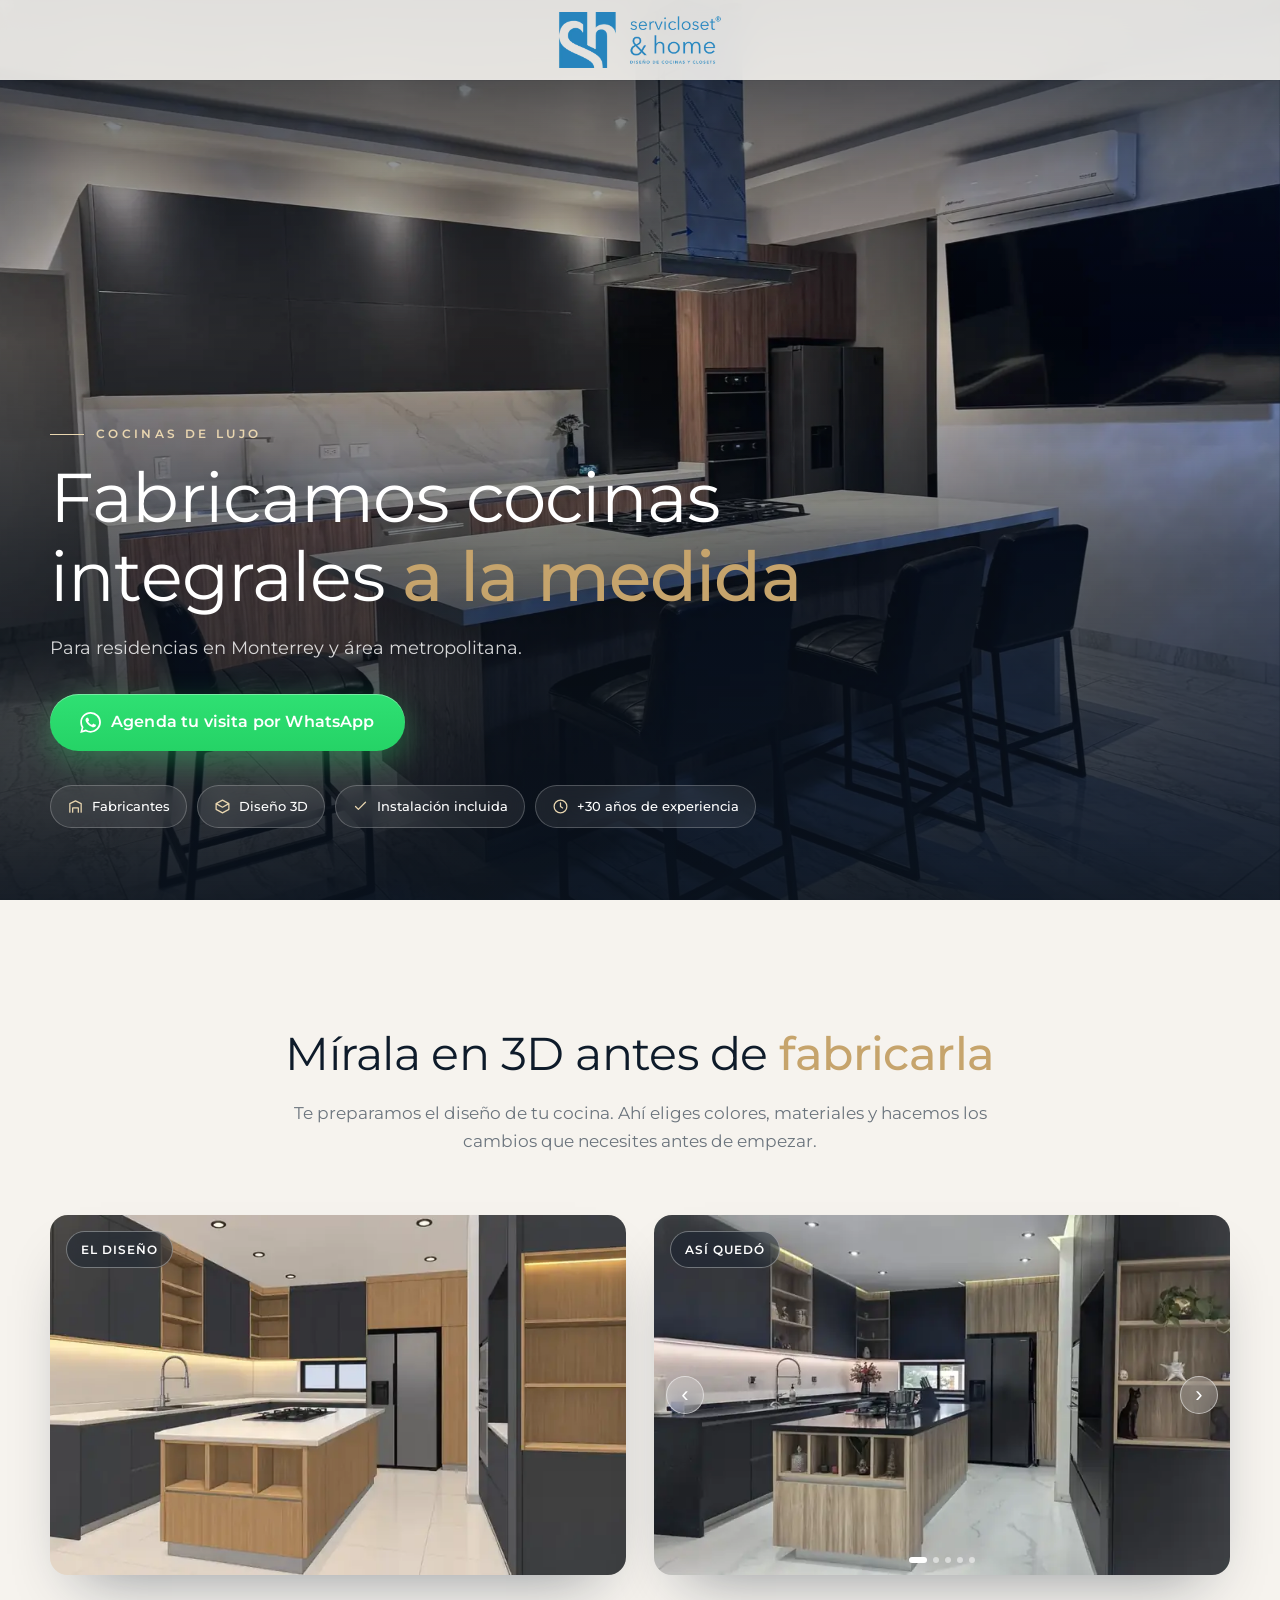
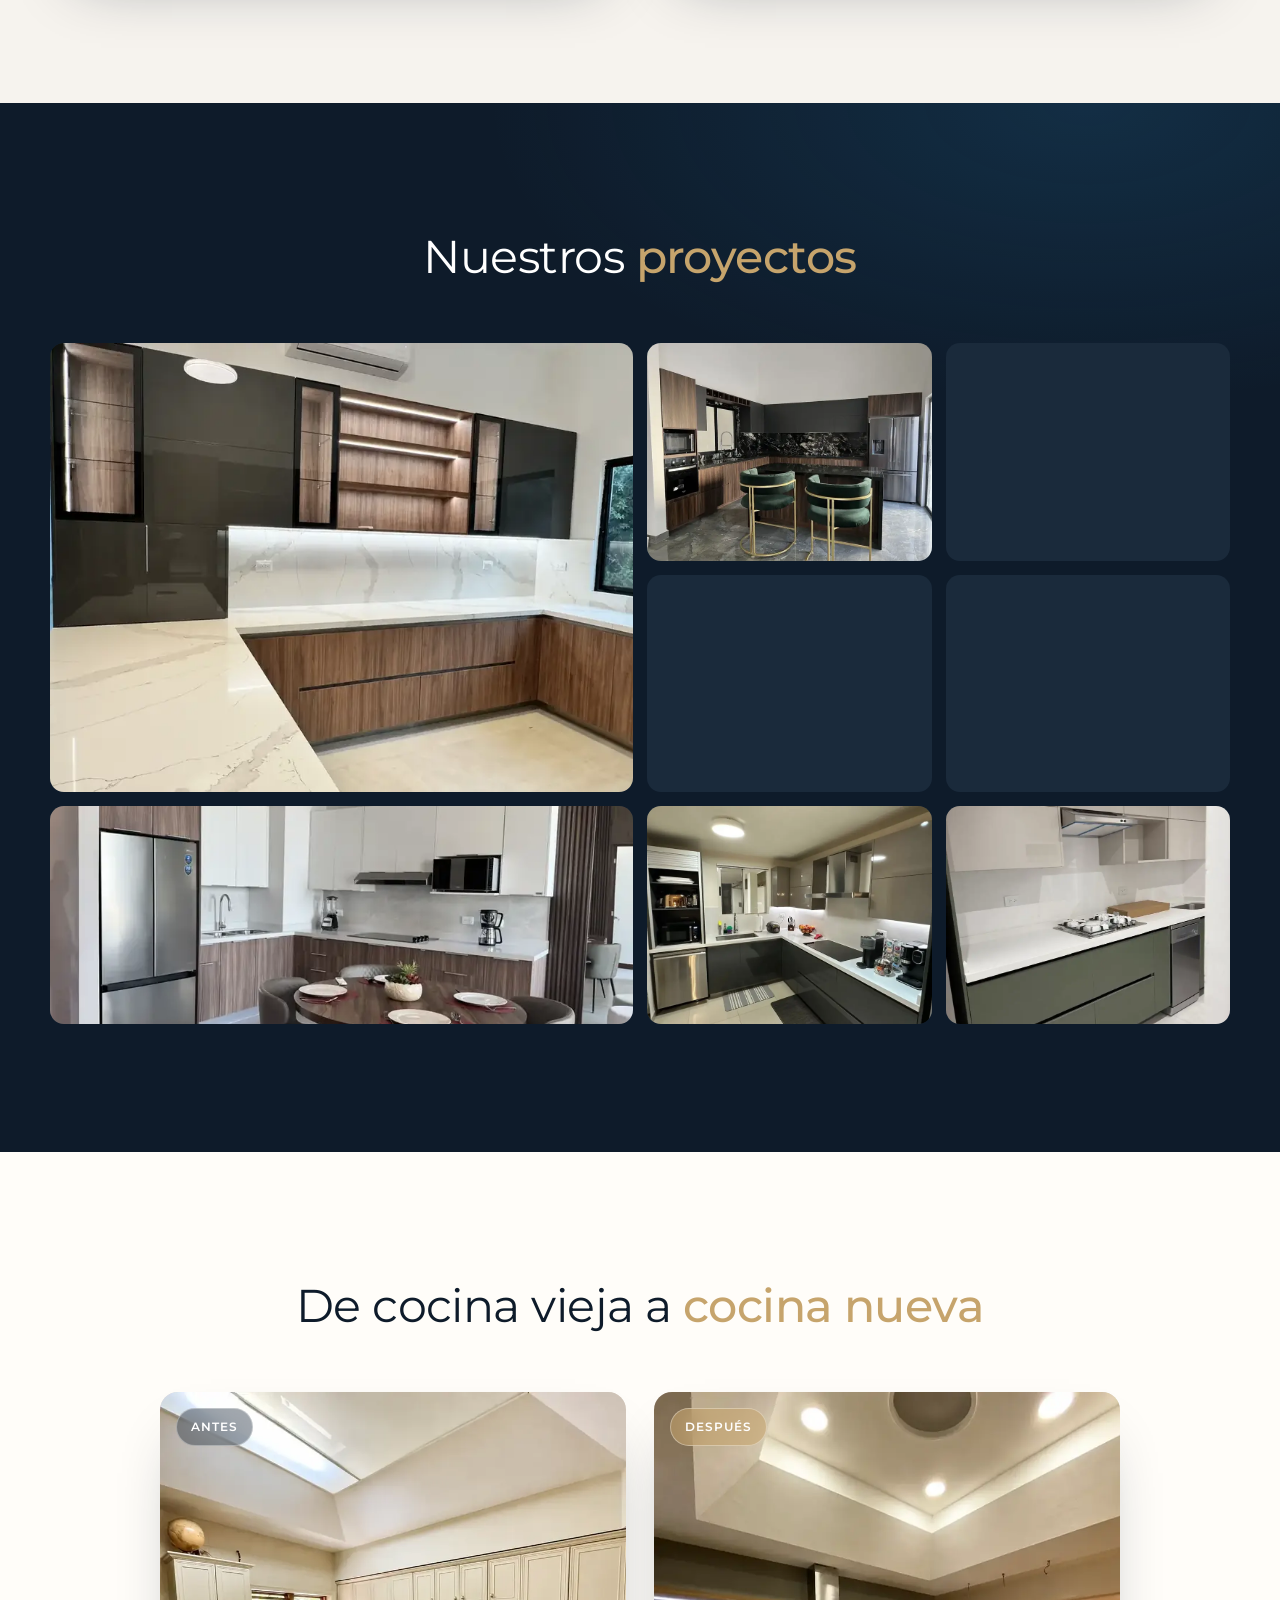
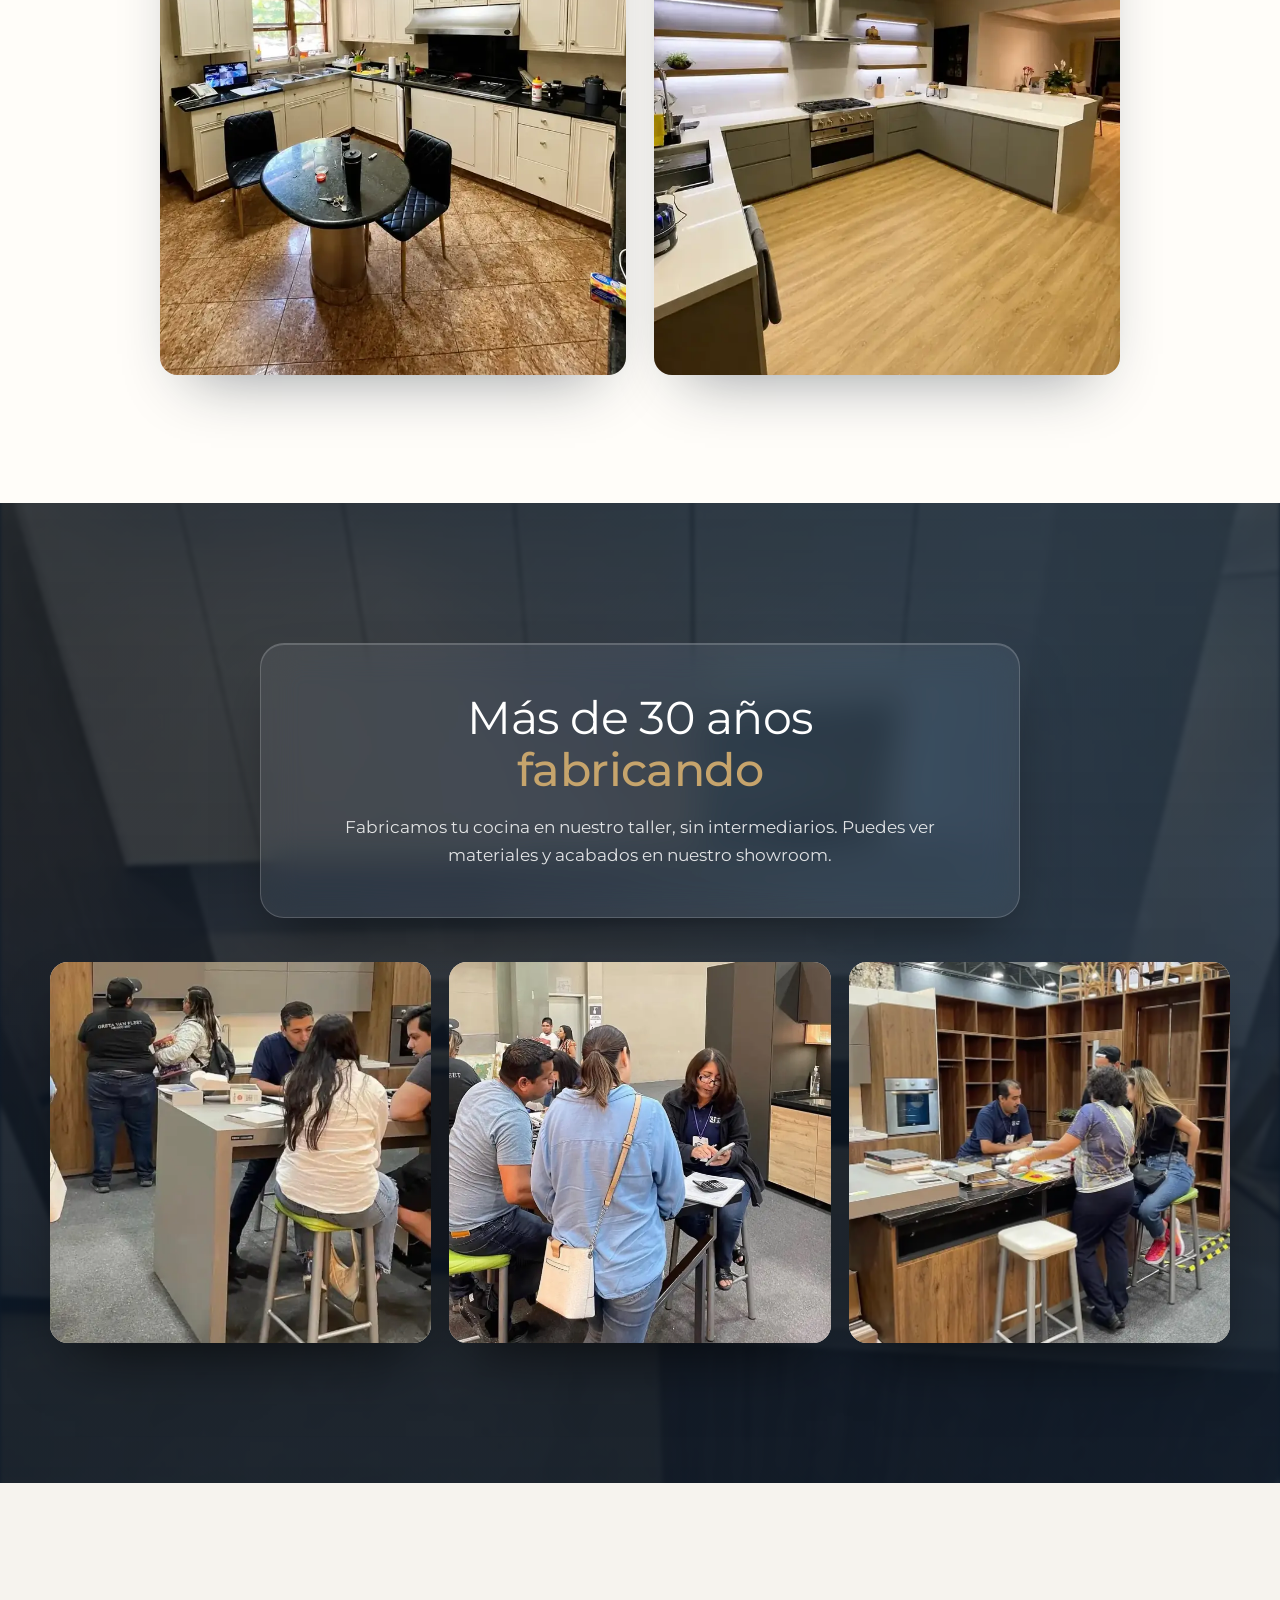
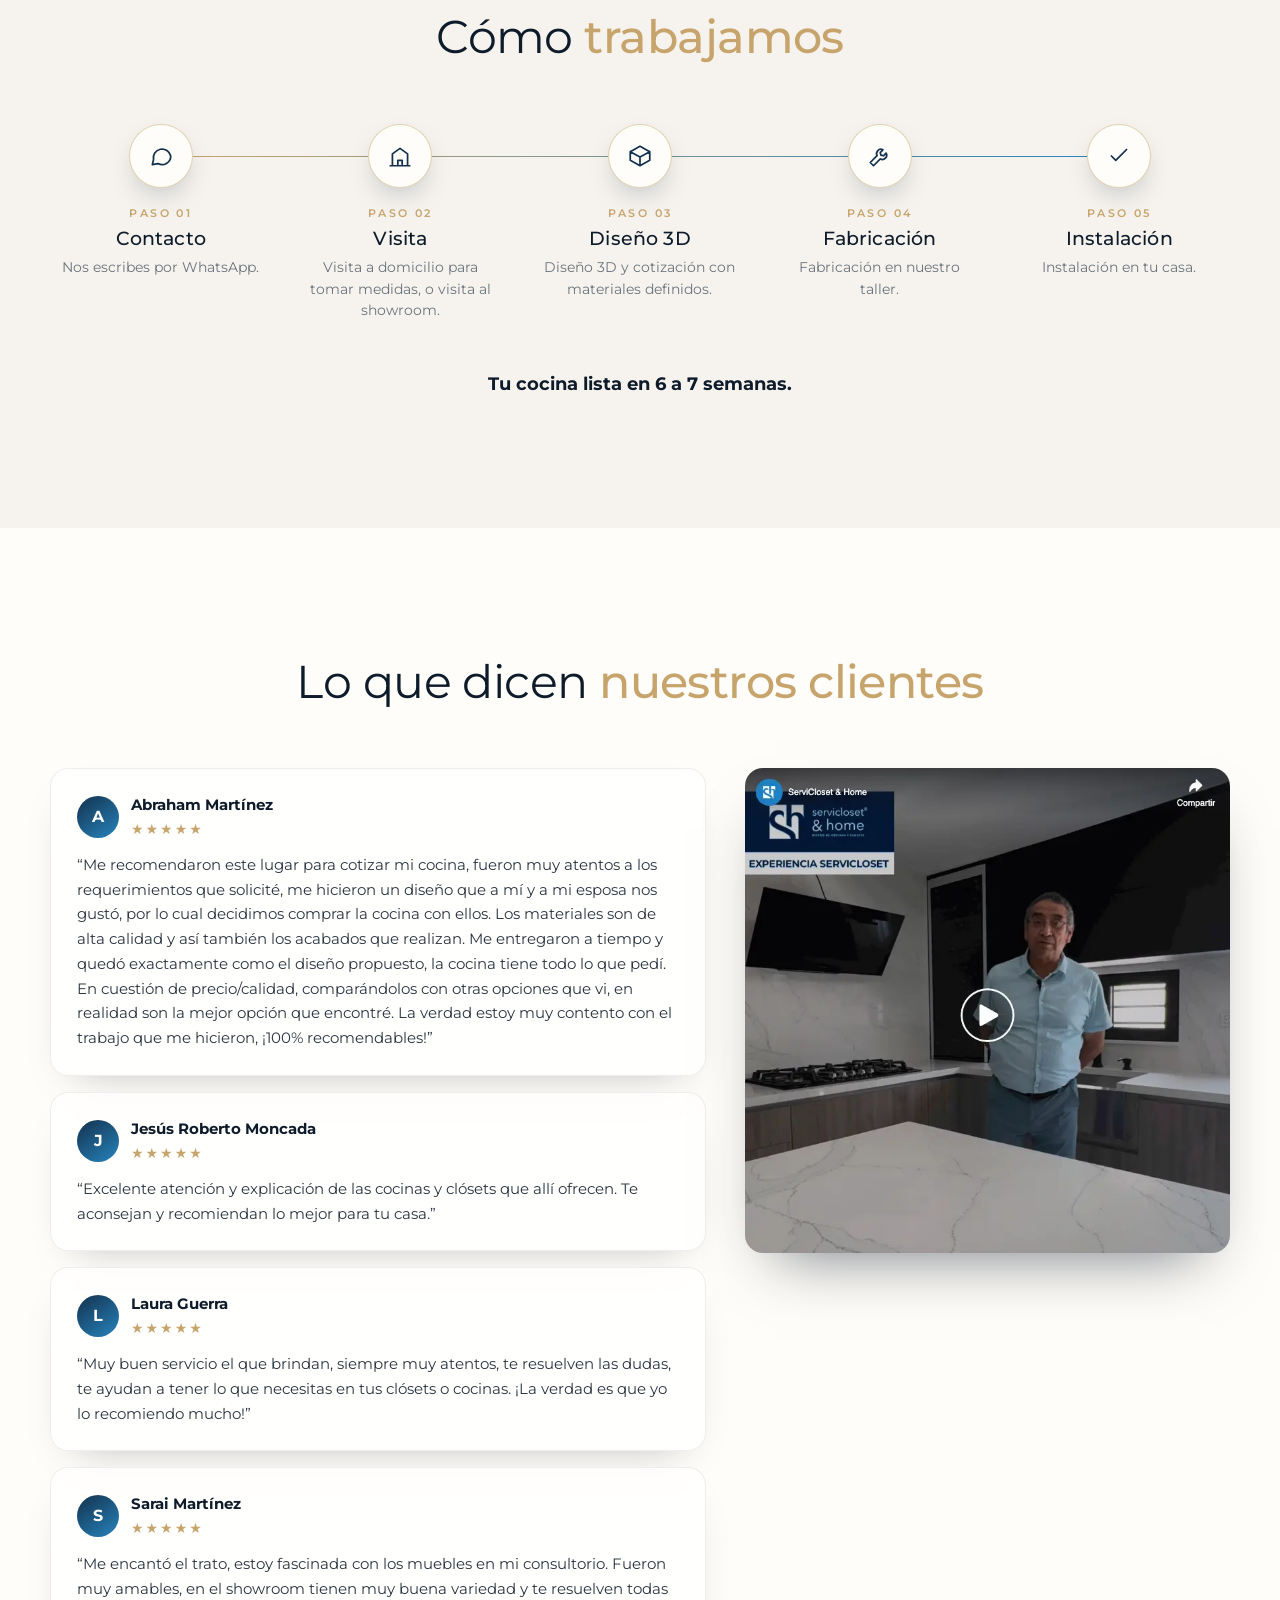
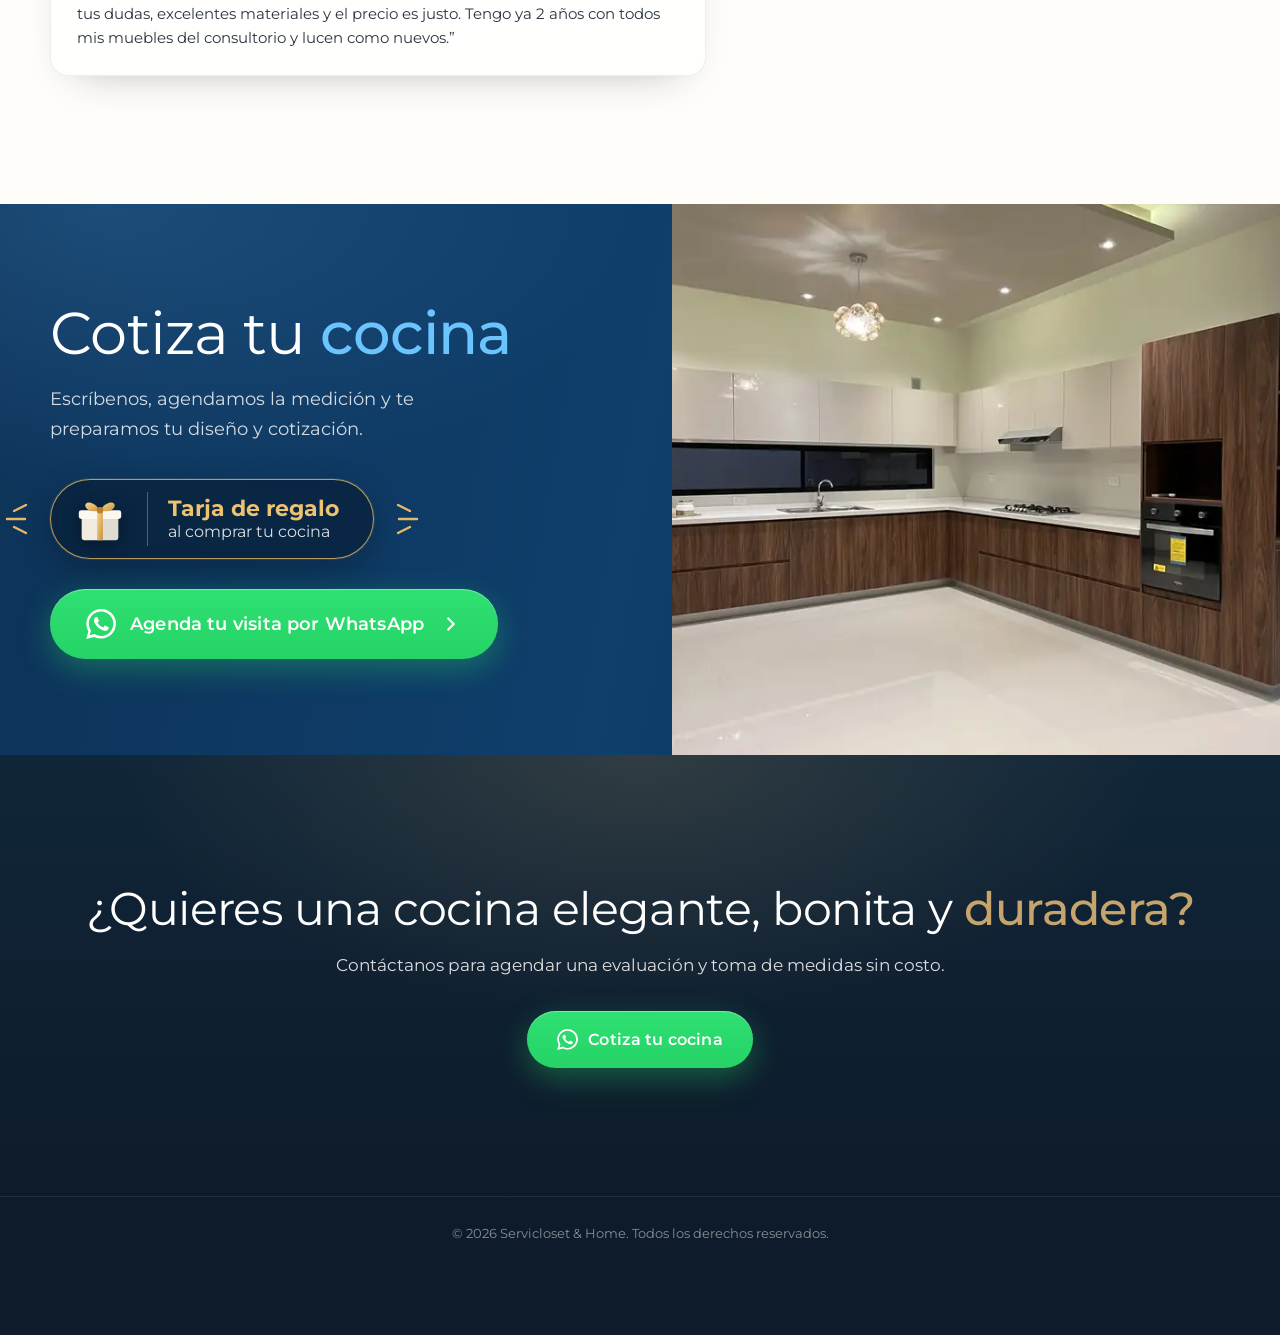
==== commit 2e2991e3: "Performance: 800w small image variants (used on phones), Facebook preconnect deferred until page loa" ====
--- a/index.html
+++ b/index.html
@@ -8,8 +8,6 @@
   <meta name="theme-color" content="#0e1b2a">
   <link rel="icon" type="image/svg+xml" href="logo-servicloset.svg">
   <link rel="preload" as="image" href="assets/hero-900.webp" imagesrcset="assets/hero-900.webp 900w, assets/hero-1920.webp 1920w" imagesizes="100vw" fetchpriority="high">
-  <link rel="preconnect" href="https://www.facebook.com">
-  <link rel="dns-prefetch" href="https://static.xx.fbcdn.net">
   <link rel="preconnect" href="https://fonts.googleapis.com">
   <link rel="preconnect" href="https://fonts.gstatic.com" crossorigin>
   <link rel="preload" as="style" href="https://fonts.googleapis.com/css2?family=Montserrat:wght@400;500;600;700&display=swap" onload="this.onload=null;this.rel='stylesheet'">
@@ -50,15 +48,15 @@
         </header>
         <div class="duo">
           <figure class="frame" data-reveal>
-            <img src="assets/render-o.webp" srcset="assets/render-s.webp 640w, assets/render-o.webp 1100w" sizes="(max-width: 640px) 100vw, 580px" alt="Diseño 3D de una cocina con isla, gabinetes oscuros y acabados de madera" loading="lazy" decoding="async">
+            <img src="assets/render-o.webp" srcset="assets/render-s.webp 800w, assets/render-o.webp 1100w" sizes="(max-width: 640px) 100vw, 580px" alt="Diseño 3D de una cocina con isla, gabinetes oscuros y acabados de madera" loading="lazy" decoding="async">
             <figcaption class="glass-tag">El diseño</figcaption>
           </figure>
           <figure class="frame asi-carousel" data-reveal>
-            <img class="asi-slide active" src="assets/asi-quedo-0-o.webp" srcset="assets/asi-quedo-0-s.webp 640w, assets/asi-quedo-0-o.webp 1100w" sizes="(max-width: 640px) 100vw, 580px" alt="Así quedó la cocina fabricada por Servicloset, foto 1 de 5" loading="lazy" decoding="async">
-            <img class="asi-slide" src="assets/asi-quedo-1-o.webp" srcset="assets/asi-quedo-1-s.webp 640w, assets/asi-quedo-1-o.webp 1100w" sizes="(max-width: 640px) 100vw, 580px" alt="Así quedó la cocina fabricada por Servicloset, foto 2 de 5" loading="lazy" decoding="async">
-            <img class="asi-slide" src="assets/asi-quedo-2-o.webp" srcset="assets/asi-quedo-2-s.webp 640w, assets/asi-quedo-2-o.webp 1100w" sizes="(max-width: 640px) 100vw, 580px" alt="Así quedó la cocina fabricada por Servicloset, foto 3 de 5" loading="lazy" decoding="async">
-            <img class="asi-slide" src="assets/asi-quedo-3-o.webp" srcset="assets/asi-quedo-3-s.webp 640w, assets/asi-quedo-3-o.webp 1100w" sizes="(max-width: 640px) 100vw, 580px" alt="Así quedó la cocina fabricada por Servicloset, foto 4 de 5" loading="lazy" decoding="async">
-            <img class="asi-slide" src="assets/asi-quedo-4-o.webp" srcset="assets/asi-quedo-4-s.webp 640w, assets/asi-quedo-4-o.webp 1100w" sizes="(max-width: 640px) 100vw, 580px" alt="Así quedó la cocina fabricada por Servicloset, foto 5 de 5" loading="lazy" decoding="async">
+            <img class="asi-slide active" src="assets/asi-quedo-0-o.webp" srcset="assets/asi-quedo-0-s.webp 800w, assets/asi-quedo-0-o.webp 1100w" sizes="(max-width: 640px) 100vw, 580px" alt="Así quedó la cocina fabricada por Servicloset, foto 1 de 5" loading="lazy" decoding="async">
+            <img class="asi-slide" src="assets/asi-quedo-1-o.webp" srcset="assets/asi-quedo-1-s.webp 800w, assets/asi-quedo-1-o.webp 1100w" sizes="(max-width: 640px) 100vw, 580px" alt="Así quedó la cocina fabricada por Servicloset, foto 2 de 5" loading="lazy" decoding="async">
+            <img class="asi-slide" src="assets/asi-quedo-2-o.webp" srcset="assets/asi-quedo-2-s.webp 800w, assets/asi-quedo-2-o.webp 1100w" sizes="(max-width: 640px) 100vw, 580px" alt="Así quedó la cocina fabricada por Servicloset, foto 3 de 5" loading="lazy" decoding="async">
+            <img class="asi-slide" src="assets/asi-quedo-3-o.webp" srcset="assets/asi-quedo-3-s.webp 800w, assets/asi-quedo-3-o.webp 1100w" sizes="(max-width: 640px) 100vw, 580px" alt="Así quedó la cocina fabricada por Servicloset, foto 4 de 5" loading="lazy" decoding="async">
+            <img class="asi-slide" src="assets/asi-quedo-4-o.webp" srcset="assets/asi-quedo-4-s.webp 800w, assets/asi-quedo-4-o.webp 1100w" sizes="(max-width: 640px) 100vw, 580px" alt="Así quedó la cocina fabricada por Servicloset, foto 5 de 5" loading="lazy" decoding="async">
             <figcaption class="glass-tag">Así quedó</figcaption>
             <button class="asi-arrow asi-prev" type="button" aria-label="Foto anterior">‹</button>
             <button class="asi-arrow asi-next" type="button" aria-label="Foto siguiente">›</button>
@@ -74,14 +72,14 @@
           <h2 id="projects-title">Nuestros <em>proyectos</em></h2>
         </header>
         <div class="gallery">
-          <figure class="g-item" data-reveal><img src="assets/proyecto-principal-o.webp" srcset="assets/proyecto-principal-s.webp 640w, assets/proyecto-principal-o.webp 1448w" sizes="(max-width: 900px) 100vw, 590px" alt="Cocina en L con alacenas negras brillantes, repisas de madera iluminadas y cubierta tipo mármol" loading="lazy" decoding="async"></figure>
-          <figure class="g-item" data-reveal><img src="assets/galeria-2-o.webp" srcset="assets/galeria-2-s.webp 640w, assets/galeria-2-o.webp 1100w" sizes="(max-width: 900px) 50vw, 290px" alt="Cocina con isla, backsplash de mármol negro y bancos verdes" loading="lazy" decoding="async"></figure>
-          <figure class="g-item" data-reveal><img src="assets/galeria-3-o.webp" srcset="assets/galeria-3-s.webp 640w, assets/galeria-3-o.webp 1100w" sizes="(max-width: 900px) 50vw, 290px" alt="Cocina con isla de mármol y frente de duelas oscuras" loading="lazy" decoding="async"></figure>
-          <figure class="g-item" data-reveal><img src="assets/galeria-4-o.webp" srcset="assets/galeria-4-s.webp 640w, assets/galeria-4-o.webp 1100w" sizes="(max-width: 900px) 50vw, 290px" alt="Cocina con isla blanca, gabinetes negros brillantes y bancos negros" loading="lazy" decoding="async"></figure>
-          <figure class="g-item" data-reveal><img src="assets/galeria-5-o.webp" srcset="assets/galeria-5-s.webp 640w, assets/galeria-5-o.webp 825w" sizes="(max-width: 900px) 50vw, 290px" alt="Cocina de madera con plafón iluminado y barra con bancos" loading="lazy" decoding="async"></figure>
-          <figure class="g-item" data-reveal><img src="assets/galeria-6-o.webp" srcset="assets/galeria-6-s.webp 640w, assets/galeria-6-o.webp 1100w" sizes="(max-width: 900px) 100vw, 590px" alt="Cocina blanca y madera con comedor" loading="lazy" decoding="async"></figure>
-          <figure class="g-item" data-reveal><img src="assets/galeria-7-o.webp" srcset="assets/galeria-7-s.webp 640w, assets/galeria-7-o.webp 1100w" sizes="(max-width: 900px) 50vw, 290px" alt="Cocina en L gris con iluminación bajo alacenas" loading="lazy" decoding="async"></figure>
-          <figure class="g-item" data-reveal><img src="assets/galeria-8-o.webp" srcset="assets/galeria-8-s.webp 640w, assets/galeria-8-o.webp 825w" sizes="(max-width: 900px) 50vw, 290px" alt="Cocina con gabinetes verde olivo y alacenas blancas" loading="lazy" decoding="async"></figure>
+          <figure class="g-item" data-reveal><img src="assets/proyecto-principal-o.webp" srcset="assets/proyecto-principal-s.webp 800w, assets/proyecto-principal-o.webp 1448w" sizes="(max-width: 900px) 100vw, 590px" alt="Cocina en L con alacenas negras brillantes, repisas de madera iluminadas y cubierta tipo mármol" loading="lazy" decoding="async"></figure>
+          <figure class="g-item" data-reveal><img src="assets/galeria-2-o.webp" srcset="assets/galeria-2-s.webp 800w, assets/galeria-2-o.webp 1100w" sizes="(max-width: 900px) 50vw, 290px" alt="Cocina con isla, backsplash de mármol negro y bancos verdes" loading="lazy" decoding="async"></figure>
+          <figure class="g-item" data-reveal><img src="assets/galeria-3-o.webp" srcset="assets/galeria-3-s.webp 800w, assets/galeria-3-o.webp 1100w" sizes="(max-width: 900px) 50vw, 290px" alt="Cocina con isla de mármol y frente de duelas oscuras" loading="lazy" decoding="async"></figure>
+          <figure class="g-item" data-reveal><img src="assets/galeria-4-o.webp" srcset="assets/galeria-4-s.webp 800w, assets/galeria-4-o.webp 1100w" sizes="(max-width: 900px) 50vw, 290px" alt="Cocina con isla blanca, gabinetes negros brillantes y bancos negros" loading="lazy" decoding="async"></figure>
+          <figure class="g-item" data-reveal><img src="assets/galeria-5-o.webp" srcset="assets/galeria-5-s.webp 800w, assets/galeria-5-o.webp 825w" sizes="(max-width: 900px) 50vw, 290px" alt="Cocina de madera con plafón iluminado y barra con bancos" loading="lazy" decoding="async"></figure>
+          <figure class="g-item" data-reveal><img src="assets/galeria-6-o.webp" srcset="assets/galeria-6-s.webp 800w, assets/galeria-6-o.webp 1100w" sizes="(max-width: 900px) 100vw, 590px" alt="Cocina blanca y madera con comedor" loading="lazy" decoding="async"></figure>
+          <figure class="g-item" data-reveal><img src="assets/galeria-7-o.webp" srcset="assets/galeria-7-s.webp 800w, assets/galeria-7-o.webp 1100w" sizes="(max-width: 900px) 50vw, 290px" alt="Cocina en L gris con iluminación bajo alacenas" loading="lazy" decoding="async"></figure>
+          <figure class="g-item" data-reveal><img src="assets/galeria-8-o.webp" srcset="assets/galeria-8-s.webp 800w, assets/galeria-8-o.webp 825w" sizes="(max-width: 900px) 50vw, 290px" alt="Cocina con gabinetes verde olivo y alacenas blancas" loading="lazy" decoding="async"></figure>
         </div>
       </div>
     </section>
@@ -92,8 +90,8 @@
           <h2 id="ba-title">De cocina vieja a <em>cocina nueva</em></h2>
         </header>
         <div class="duo duo-narrow">
-          <figure class="frame frame-tall" data-reveal><img src="assets/cocina4-o.webp" srcset="assets/cocina4-s.webp 640w, assets/cocina4-o.webp 880w" sizes="(max-width: 640px) 100vw, 580px" alt="Antes: cocina con gabinetes blancos, cubierta oscura y piso de loseta café" loading="lazy" decoding="async"><figcaption class="glass-tag">Antes</figcaption></figure>
-          <figure class="frame frame-tall" data-reveal><img src="assets/cocina3-o.webp" srcset="assets/cocina3-s.webp 640w, assets/cocina3-o.webp 880w" sizes="(max-width: 640px) 100vw, 580px" alt="Después: cocina en U con gabinetes grises, repisas de madera iluminadas y cubierta blanca" loading="lazy" decoding="async"><figcaption class="glass-tag glass-tag-accent">Después</figcaption></figure>
+          <figure class="frame frame-tall" data-reveal><img src="assets/cocina4-o.webp" srcset="assets/cocina4-s.webp 800w, assets/cocina4-o.webp 880w" sizes="(max-width: 640px) 100vw, 580px" alt="Antes: cocina con gabinetes blancos, cubierta oscura y piso de loseta café" loading="lazy" decoding="async"><figcaption class="glass-tag">Antes</figcaption></figure>
+          <figure class="frame frame-tall" data-reveal><img src="assets/cocina3-o.webp" srcset="assets/cocina3-s.webp 800w, assets/cocina3-o.webp 880w" sizes="(max-width: 640px) 100vw, 580px" alt="Después: cocina en U con gabinetes grises, repisas de madera iluminadas y cubierta blanca" loading="lazy" decoding="async"><figcaption class="glass-tag glass-tag-accent">Después</figcaption></figure>
         </div>
       </div>
     </section>
@@ -106,9 +104,9 @@
           <p>Fabricamos tu cocina en nuestro taller, sin intermediarios. Puedes ver materiales y acabados en nuestro showroom.</p>
         </div>
         <div class="trio">
-          <figure class="frame" data-reveal><img src="assets/showroom-1-o.webp" srcset="assets/showroom-1-s.webp 640w, assets/showroom-1-o.webp 623w" sizes="(max-width: 640px) 100vw, 380px" alt="Clientes y asesores recorriendo una cocina de exhibición en el showroom de Servicloset" loading="lazy" decoding="async"></figure>
-          <figure class="frame" data-reveal><img src="assets/showroom-2-o.webp" srcset="assets/showroom-2-s.webp 640w, assets/showroom-2-o.webp 753w" sizes="(max-width: 640px) 100vw, 380px" alt="Asesora de Servicloset atendiendo a una pareja con cotización en mano en el showroom" loading="lazy" decoding="async"></figure>
-          <figure class="frame" data-reveal><img src="assets/showroom-3-o.webp" srcset="assets/showroom-3-s.webp 640w, assets/showroom-3-o.webp 900w" sizes="(max-width: 640px) 100vw, 380px" alt="Asesor de Servicloset mostrando muestras de materiales a clientes en la isla del showroom" loading="lazy" decoding="async"></figure>
+          <figure class="frame" data-reveal><img src="assets/showroom-1-o.webp" srcset="assets/showroom-1-s.webp 800w, assets/showroom-1-o.webp 623w" sizes="(max-width: 640px) 100vw, 380px" alt="Clientes y asesores recorriendo una cocina de exhibición en el showroom de Servicloset" loading="lazy" decoding="async"></figure>
+          <figure class="frame" data-reveal><img src="assets/showroom-2-o.webp" srcset="assets/showroom-2-s.webp 800w, assets/showroom-2-o.webp 753w" sizes="(max-width: 640px) 100vw, 380px" alt="Asesora de Servicloset atendiendo a una pareja con cotización en mano en el showroom" loading="lazy" decoding="async"></figure>
+          <figure class="frame" data-reveal><img src="assets/showroom-3-o.webp" srcset="assets/showroom-3-s.webp 800w, assets/showroom-3-o.webp 900w" sizes="(max-width: 640px) 100vw, 380px" alt="Asesor de Servicloset mostrando muestras de materiales a clientes en la isla del showroom" loading="lazy" decoding="async"></figure>
         </div>
       </div>
     </section>
@@ -157,7 +155,7 @@
         <a class="btn btn-wa btn-lg btn-offer" href="https://wa.me/528111742691?text=Hola%2C%20quiero%20cotizar%20mi%20cocina." target="_blank" rel="noopener"><svg class="wa-ico" viewBox="0 0 24 24" aria-hidden="true"><path d="M20.52 3.48A11.8 11.8 0 0 0 12.13 0C5.62 0 .32 5.3.32 11.81c0 2.08.55 4.11 1.59 5.9L.22 24l6.45-1.69a11.8 11.8 0 0 0 5.46 1.31h.01c6.51 0 11.81-5.3 11.81-11.81 0-3.16-1.23-6.13-3.43-8.33ZM12.14 21.6h-.01a9.8 9.8 0 0 1-4.99-1.37l-.36-.21-3.83 1 1.02-3.73-.24-.38a9.77 9.77 0 0 1-1.5-5.1c0-5.4 4.4-9.8 9.81-9.8a9.74 9.74 0 0 1 6.94 2.88 9.74 9.74 0 0 1 2.87 6.94c0 5.41-4.4 9.81-9.71 9.81Zm5.38-7.35c-.29-.15-1.71-.84-1.98-.93-.26-.1-.46-.15-.65.15-.2.29-.75.93-.92 1.12-.17.2-.34.22-.63.08-.29-.15-1.22-.45-2.32-1.43-.86-.77-1.44-1.72-1.61-2.01-.17-.3-.02-.46.13-.61.13-.13.29-.34.44-.51.15-.17.2-.29.3-.49.1-.2.05-.37-.03-.52-.07-.15-.65-1.57-.89-2.15-.23-.56-.47-.48-.65-.49h-.56c-.2 0-.51.07-.78.37-.27.3-1.02 1-1.02 2.43s1.05 2.82 1.2 3.02c.15.2 2.06 3.14 4.99 4.4.7.3 1.24.48 1.66.61.7.22 1.33.19 1.83.12.56-.08 1.71-.7 1.95-1.37.24-.68.24-1.25.17-1.37-.07-.12-.27-.2-.56-.34Z"/></svg><span>Agenda tu visita por WhatsApp</span><svg class="chev" viewBox="0 0 24 24" aria-hidden="true"><path d="m9 6 6 6-6 6"/></svg></a>
       </div>
       <div class="offer-photos">
-          <figure class="frame" data-reveal><img src="assets/cotiza-cocina-final-o.webp" srcset="assets/cotiza-cocina-final-s.webp 640w, assets/cotiza-cocina-final-o.webp 1400w" sizes="(max-width: 900px) 100vw, 50vw" alt="Cocina en L con gabinetes de nogal, alacenas blancas y ventana horizontal" loading="lazy" decoding="async"></figure>
+          <figure class="frame" data-reveal><img src="assets/cotiza-cocina-final-o.webp" srcset="assets/cotiza-cocina-final-s.webp 800w, assets/cotiza-cocina-final-o.webp 1400w" sizes="(max-width: 900px) 100vw, 50vw" alt="Cocina en L con gabinetes de nogal, alacenas blancas y ventana horizontal" loading="lazy" decoding="async"></figure>
       </div>
     </section>
 
@@ -271,6 +269,9 @@
       lb.addEventListener("touchend", (e) => { if (lx === null) return; const dx = e.changedTouches[0].clientX - lx; if (Math.abs(dx) > 40 && group.length > 1) lbShow(gi + (dx < 0 ? 1 : -1)); lx = null; });
       addEventListener("keydown", (e) => { if (!lb.open) return; if (e.key === "ArrowRight") lbShow(gi + 1); if (e.key === "ArrowLeft") lbShow(gi - 1); });
 
+      // Conexión anticipada con Facebook (video) solo cuando la página ya terminó de cargar
+      addEventListener("load", () => { const l = document.createElement("link"); l.rel = "preconnect"; l.href = "https://www.facebook.com"; document.head.appendChild(l); }, { once: true });
+
       // Botón flotante: se oculta mientras se vea el hero u otro botón de WhatsApp
       const fl = document.querySelector(".wa-float");
       const seen = new Set();
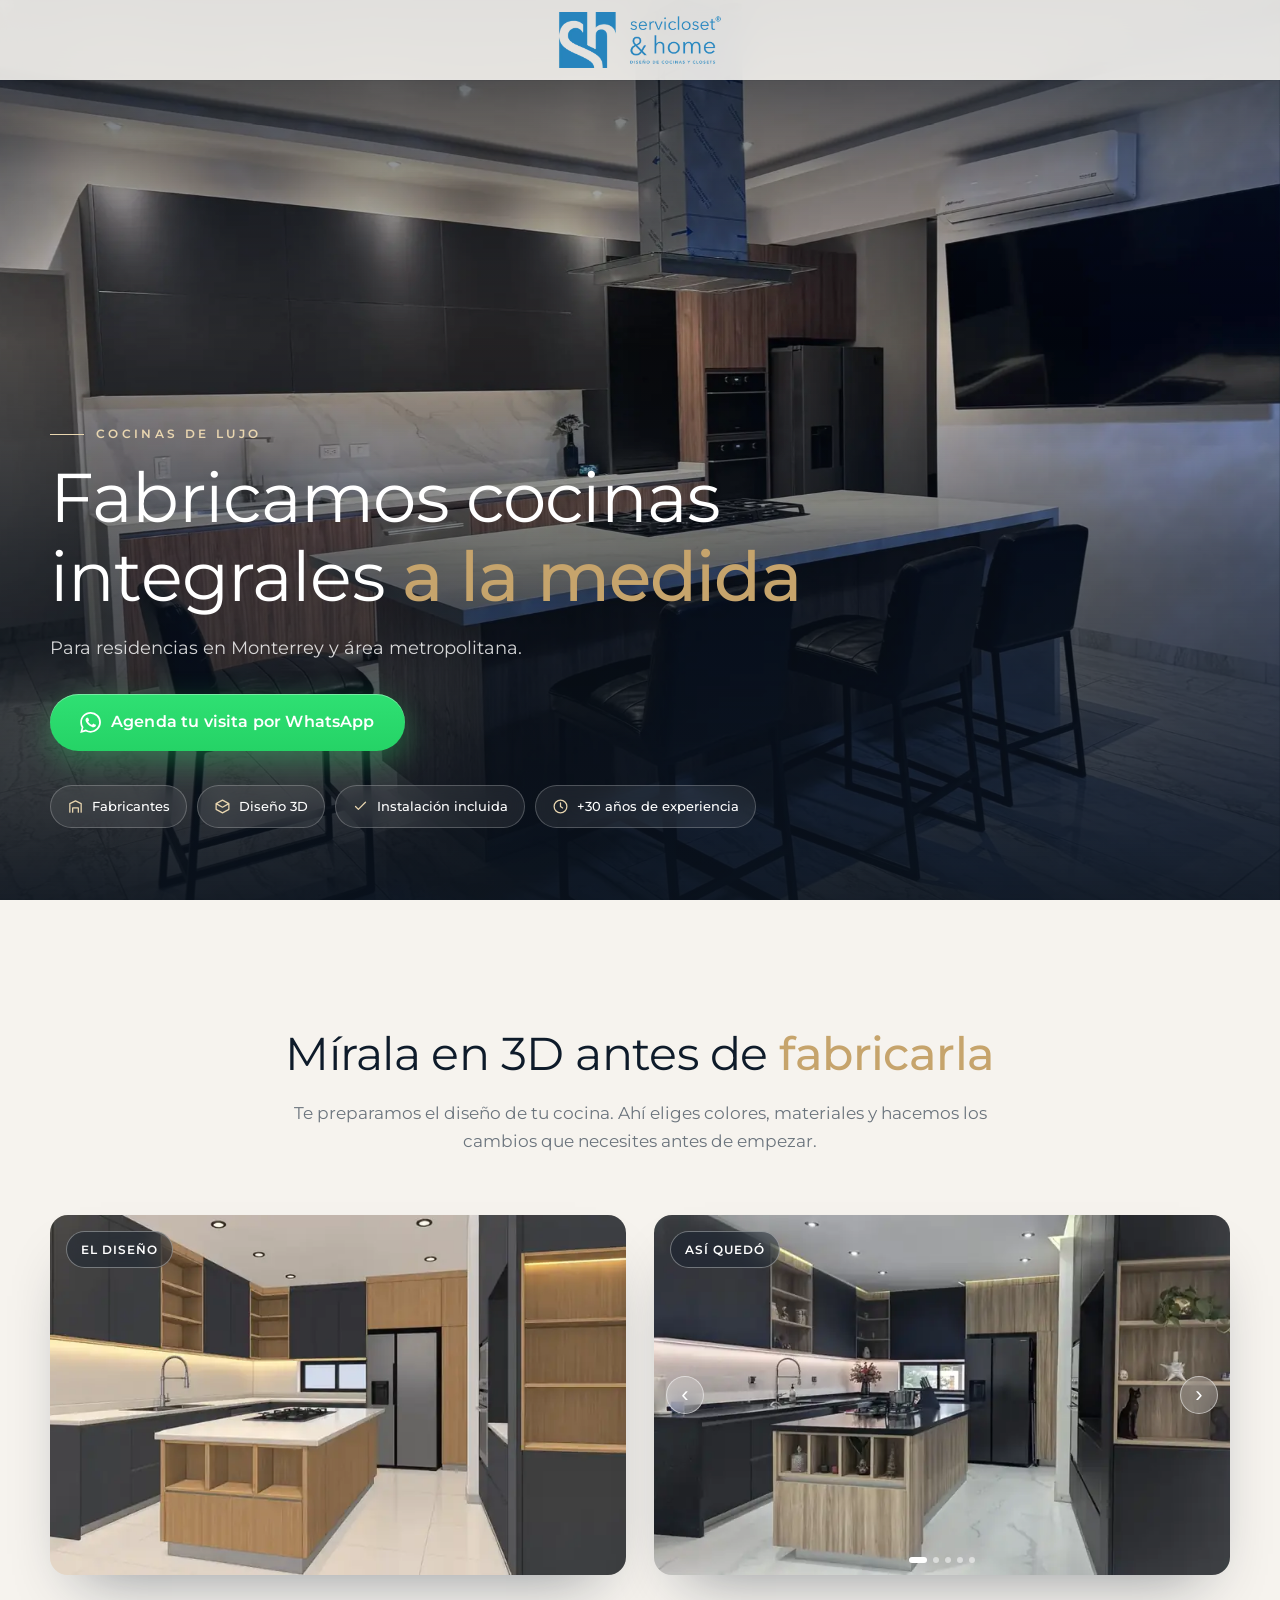
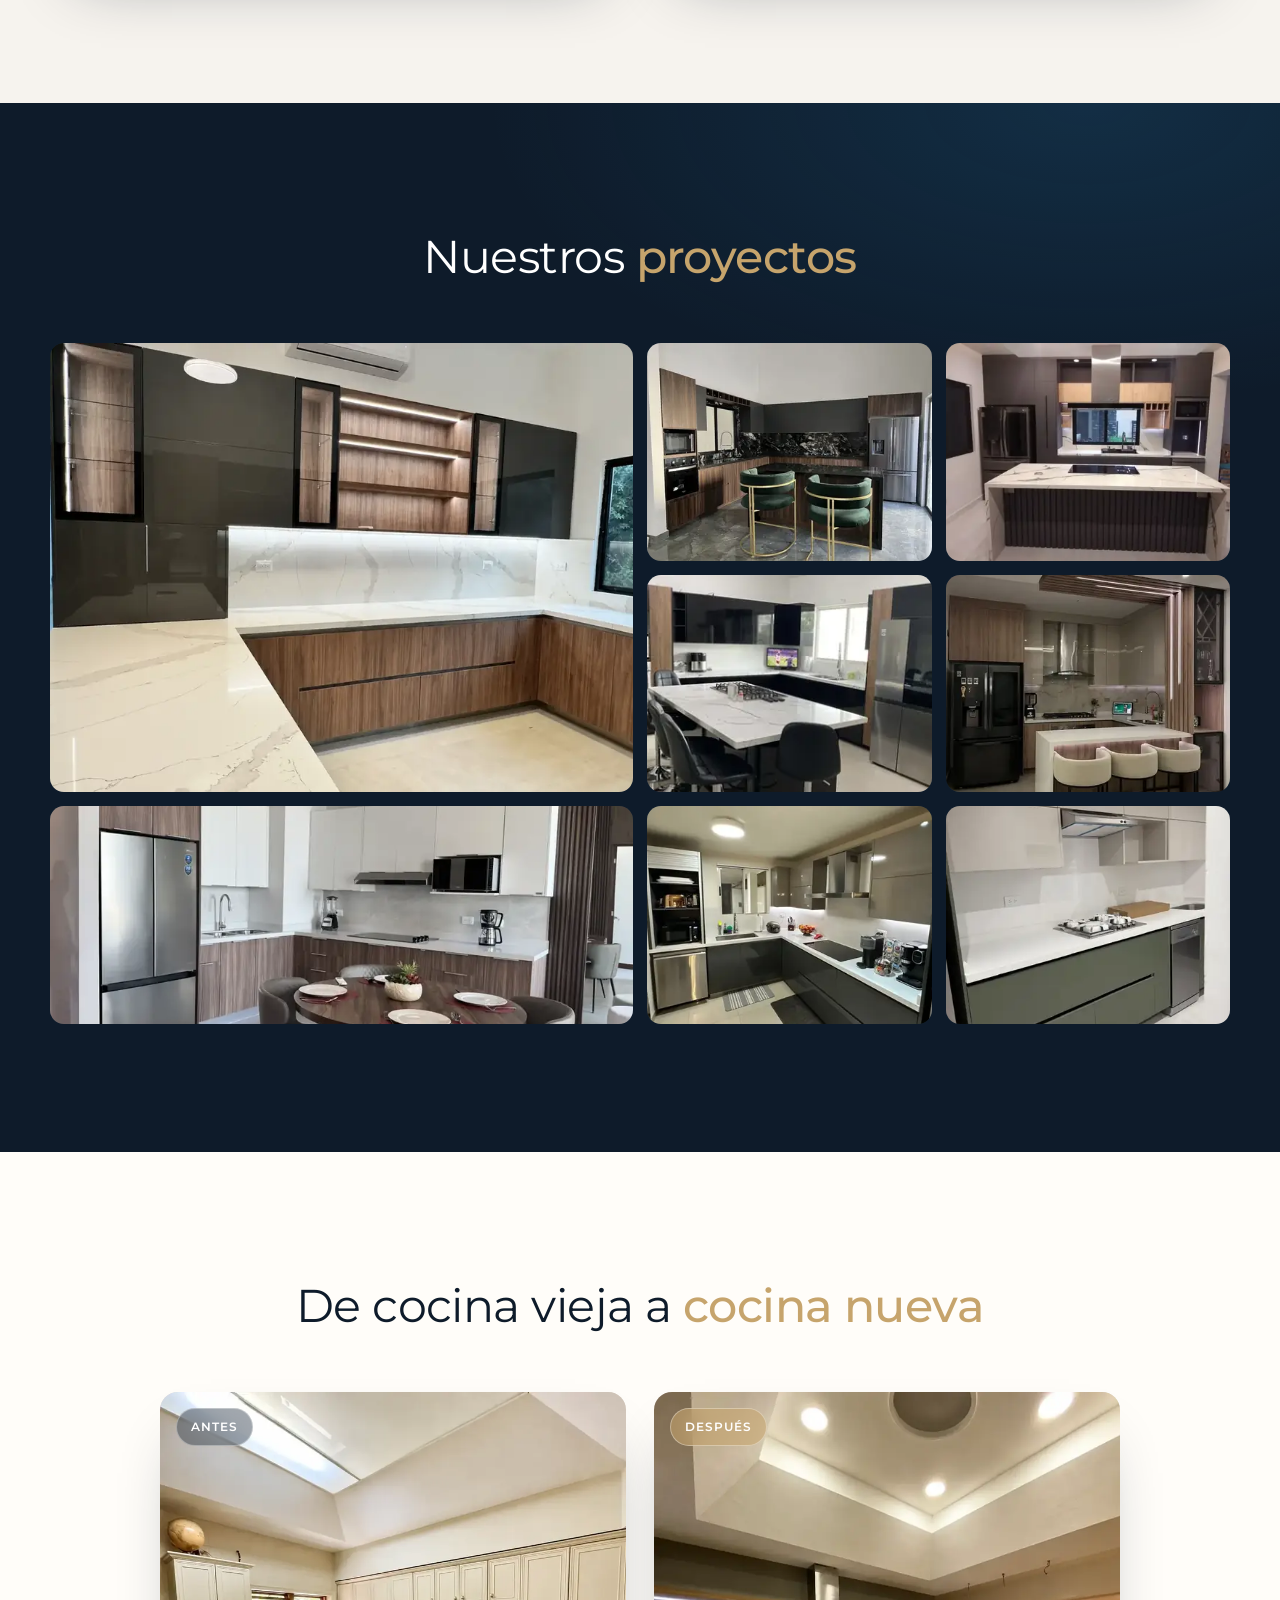
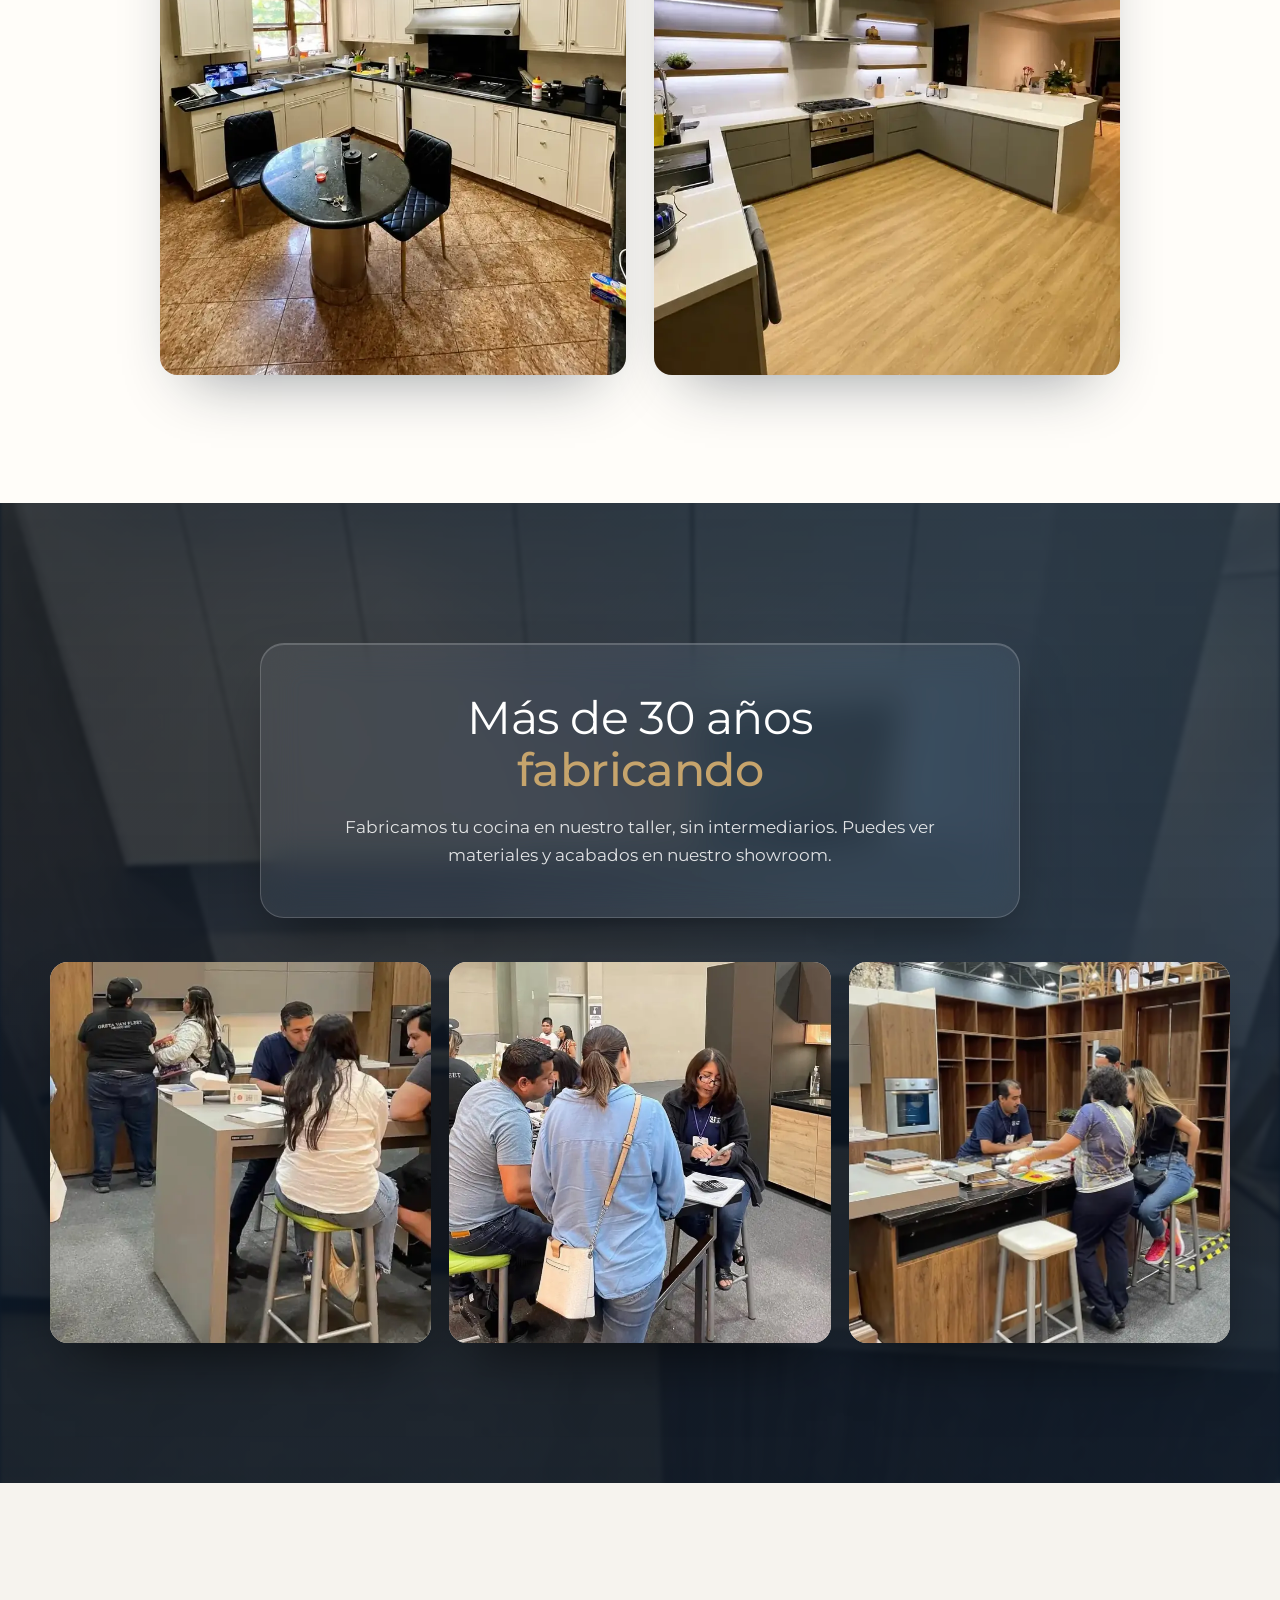
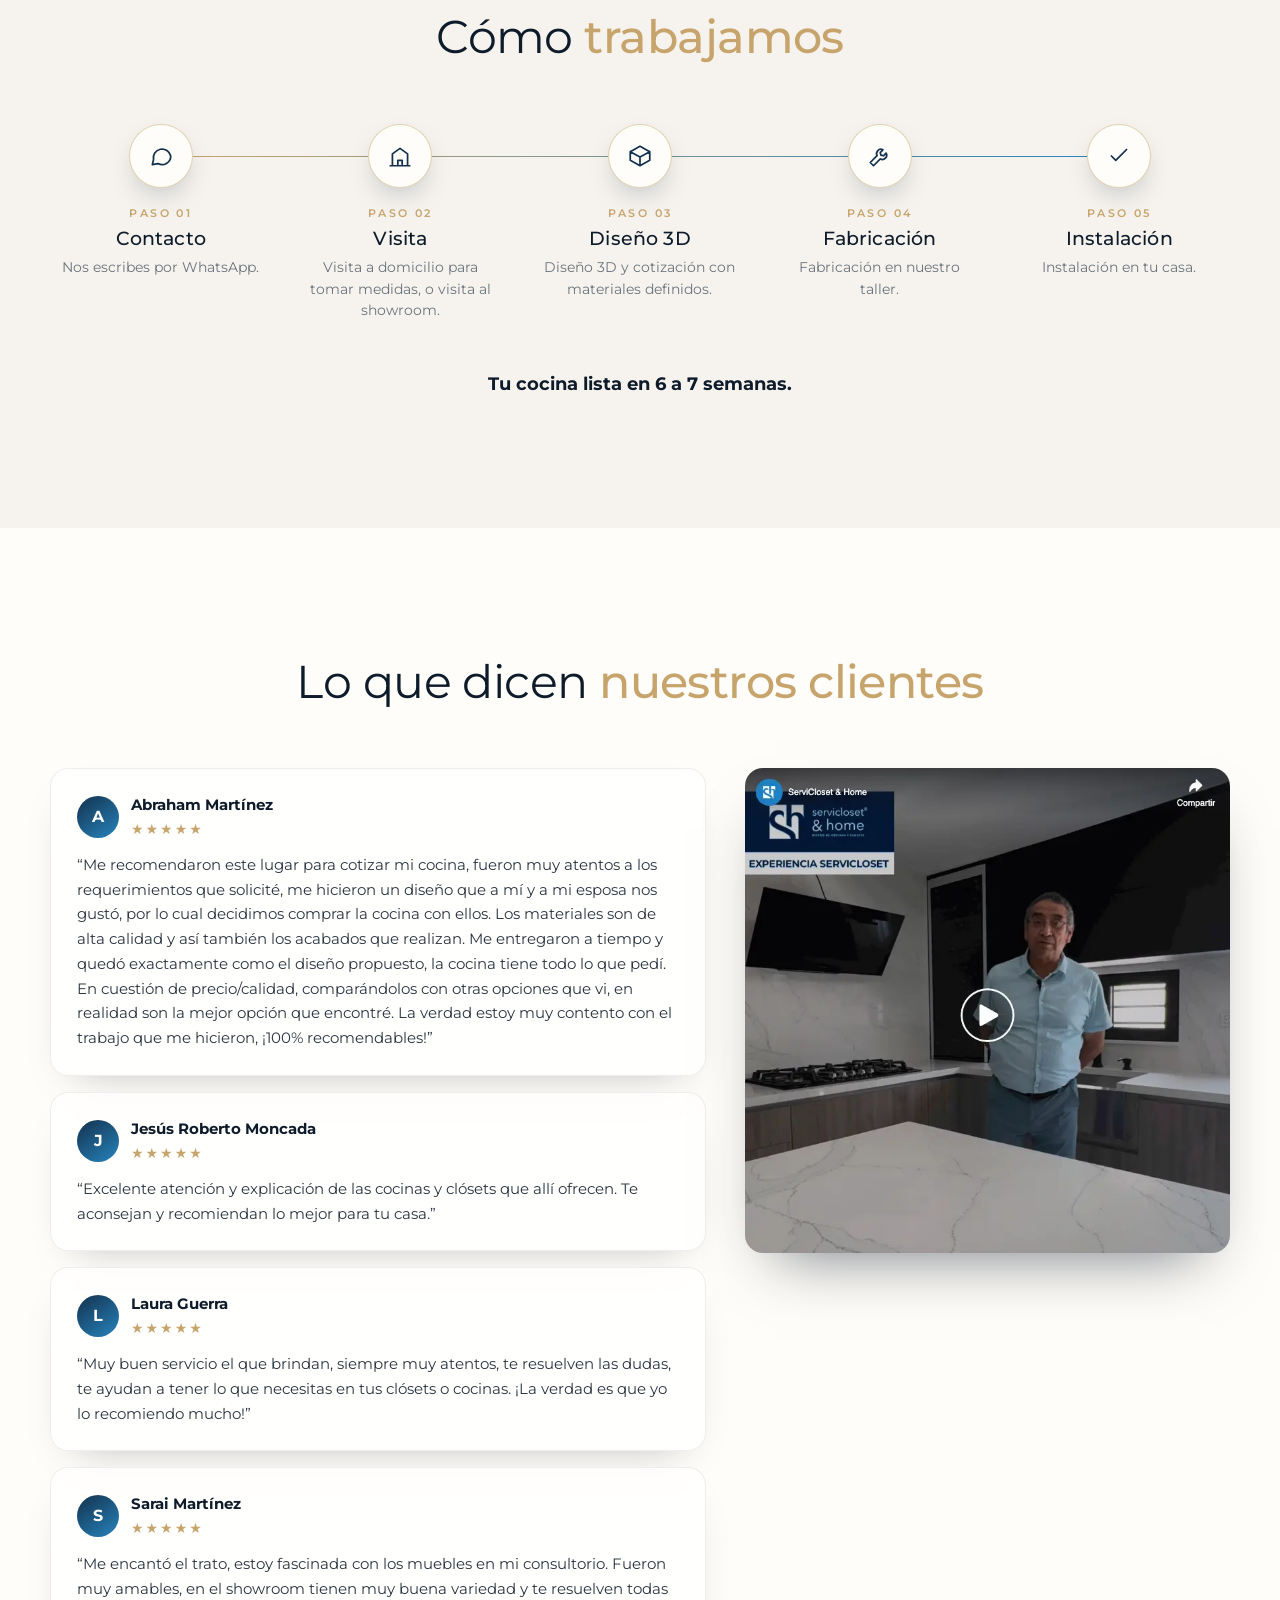
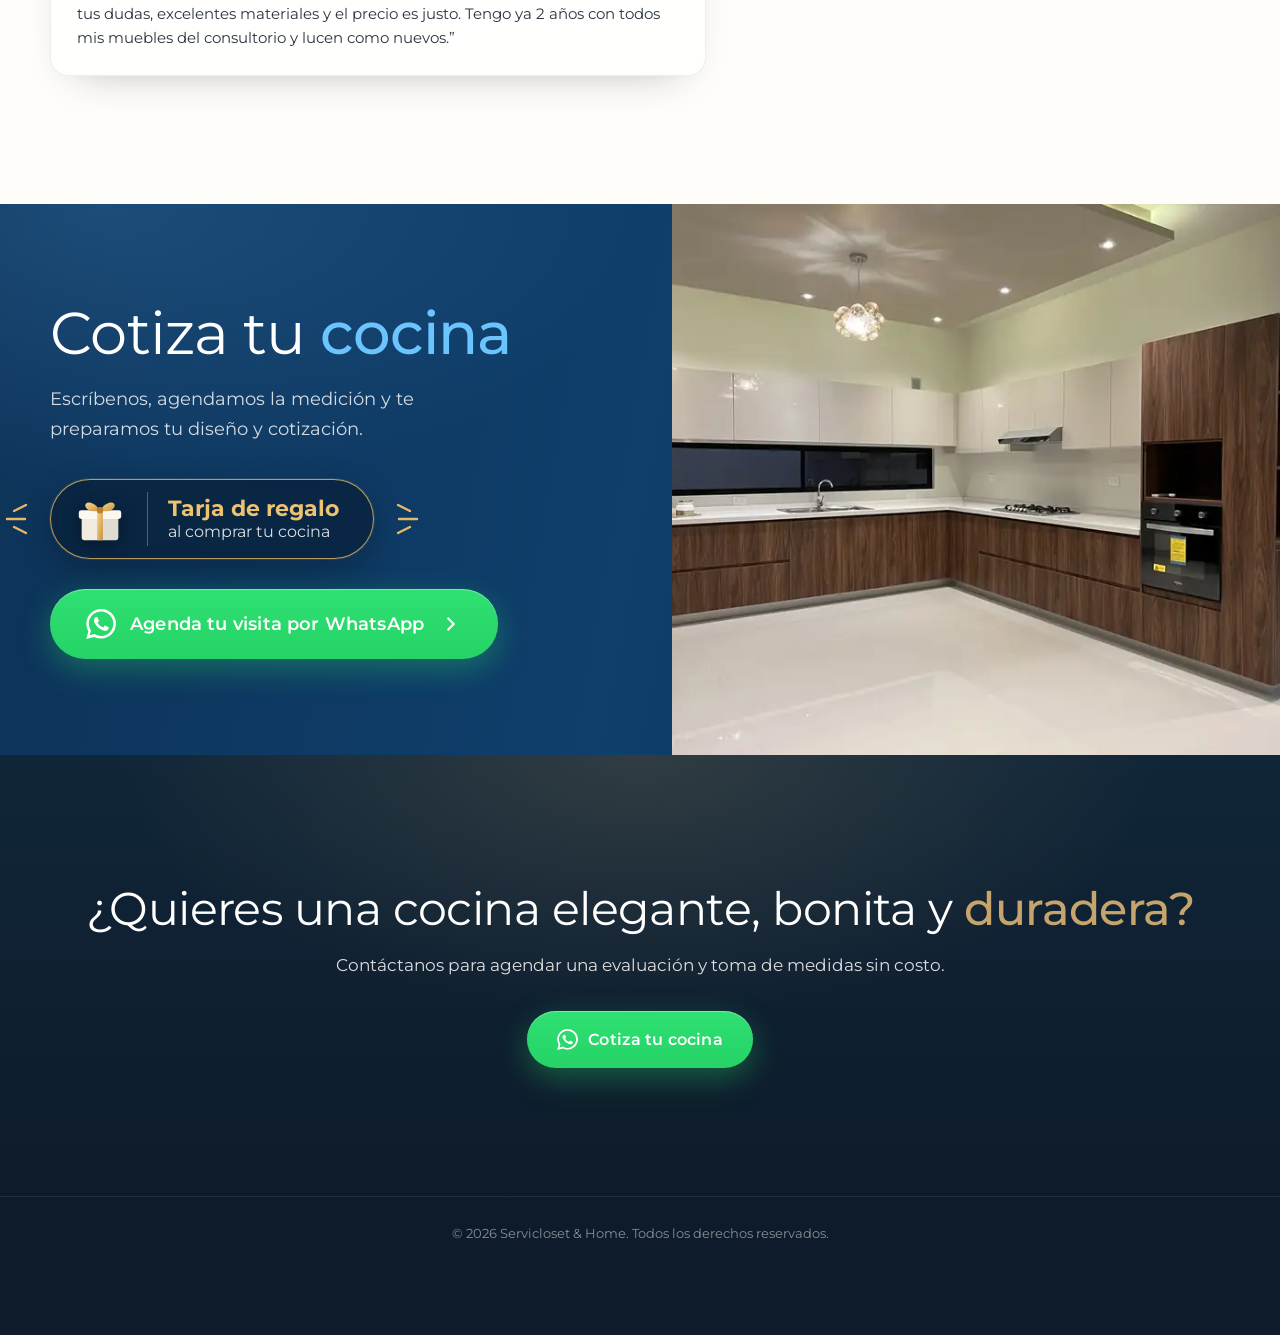
==== commit 16fa0c80: "Performance: 400w variants for small gallery tiles Co-Authored-By: Claude Sonnet 5.5 <noreply@anthro" ====
--- a/index.html
+++ b/index.html
@@ -73,13 +73,13 @@
         </header>
         <div class="gallery">
           <figure class="g-item" data-reveal><img src="assets/proyecto-principal-o.webp" srcset="assets/proyecto-principal-s.webp 800w, assets/proyecto-principal-o.webp 1448w" sizes="(max-width: 900px) 100vw, 590px" alt="Cocina en L con alacenas negras brillantes, repisas de madera iluminadas y cubierta tipo mármol" loading="lazy" decoding="async"></figure>
-          <figure class="g-item" data-reveal><img src="assets/galeria-2-o.webp" srcset="assets/galeria-2-s.webp 800w, assets/galeria-2-o.webp 1100w" sizes="(max-width: 900px) 50vw, 290px" alt="Cocina con isla, backsplash de mármol negro y bancos verdes" loading="lazy" decoding="async"></figure>
-          <figure class="g-item" data-reveal><img src="assets/galeria-3-o.webp" srcset="assets/galeria-3-s.webp 800w, assets/galeria-3-o.webp 1100w" sizes="(max-width: 900px) 50vw, 290px" alt="Cocina con isla de mármol y frente de duelas oscuras" loading="lazy" decoding="async"></figure>
-          <figure class="g-item" data-reveal><img src="assets/galeria-4-o.webp" srcset="assets/galeria-4-s.webp 800w, assets/galeria-4-o.webp 1100w" sizes="(max-width: 900px) 50vw, 290px" alt="Cocina con isla blanca, gabinetes negros brillantes y bancos negros" loading="lazy" decoding="async"></figure>
-          <figure class="g-item" data-reveal><img src="assets/galeria-5-o.webp" srcset="assets/galeria-5-s.webp 800w, assets/galeria-5-o.webp 825w" sizes="(max-width: 900px) 50vw, 290px" alt="Cocina de madera con plafón iluminado y barra con bancos" loading="lazy" decoding="async"></figure>
+          <figure class="g-item" data-reveal><img src="assets/galeria-2-o.webp" srcset="assets/galeria-2-xs.webp 400w, assets/galeria-2-s.webp 800w, assets/galeria-2-o.webp 1100w" sizes="(max-width: 900px) 50vw, 290px" alt="Cocina con isla, backsplash de mármol negro y bancos verdes" loading="lazy" decoding="async"></figure>
+          <figure class="g-item" data-reveal><img src="assets/galeria-3-o.webp" srcset="assets/galeria-3-xs.webp 400w, assets/galeria-3-s.webp 800w, assets/galeria-3-o.webp 1100w" sizes="(max-width: 900px) 50vw, 290px" alt="Cocina con isla de mármol y frente de duelas oscuras" loading="lazy" decoding="async"></figure>
+          <figure class="g-item" data-reveal><img src="assets/galeria-4-o.webp" srcset="assets/galeria-4-xs.webp 400w, assets/galeria-4-s.webp 800w, assets/galeria-4-o.webp 1100w" sizes="(max-width: 900px) 50vw, 290px" alt="Cocina con isla blanca, gabinetes negros brillantes y bancos negros" loading="lazy" decoding="async"></figure>
+          <figure class="g-item" data-reveal><img src="assets/galeria-5-o.webp" srcset="assets/galeria-5-xs.webp 400w, assets/galeria-5-s.webp 800w, assets/galeria-5-o.webp 825w" sizes="(max-width: 900px) 50vw, 290px" alt="Cocina de madera con plafón iluminado y barra con bancos" loading="lazy" decoding="async"></figure>
           <figure class="g-item" data-reveal><img src="assets/galeria-6-o.webp" srcset="assets/galeria-6-s.webp 800w, assets/galeria-6-o.webp 1100w" sizes="(max-width: 900px) 100vw, 590px" alt="Cocina blanca y madera con comedor" loading="lazy" decoding="async"></figure>
-          <figure class="g-item" data-reveal><img src="assets/galeria-7-o.webp" srcset="assets/galeria-7-s.webp 800w, assets/galeria-7-o.webp 1100w" sizes="(max-width: 900px) 50vw, 290px" alt="Cocina en L gris con iluminación bajo alacenas" loading="lazy" decoding="async"></figure>
-          <figure class="g-item" data-reveal><img src="assets/galeria-8-o.webp" srcset="assets/galeria-8-s.webp 800w, assets/galeria-8-o.webp 825w" sizes="(max-width: 900px) 50vw, 290px" alt="Cocina con gabinetes verde olivo y alacenas blancas" loading="lazy" decoding="async"></figure>
+          <figure class="g-item" data-reveal><img src="assets/galeria-7-o.webp" srcset="assets/galeria-7-xs.webp 400w, assets/galeria-7-s.webp 800w, assets/galeria-7-o.webp 1100w" sizes="(max-width: 900px) 50vw, 290px" alt="Cocina en L gris con iluminación bajo alacenas" loading="lazy" decoding="async"></figure>
+          <figure class="g-item" data-reveal><img src="assets/galeria-8-o.webp" srcset="assets/galeria-8-xs.webp 400w, assets/galeria-8-s.webp 800w, assets/galeria-8-o.webp 825w" sizes="(max-width: 900px) 50vw, 290px" alt="Cocina con gabinetes verde olivo y alacenas blancas" loading="lazy" decoding="async"></figure>
         </div>
       </div>
     </section>
